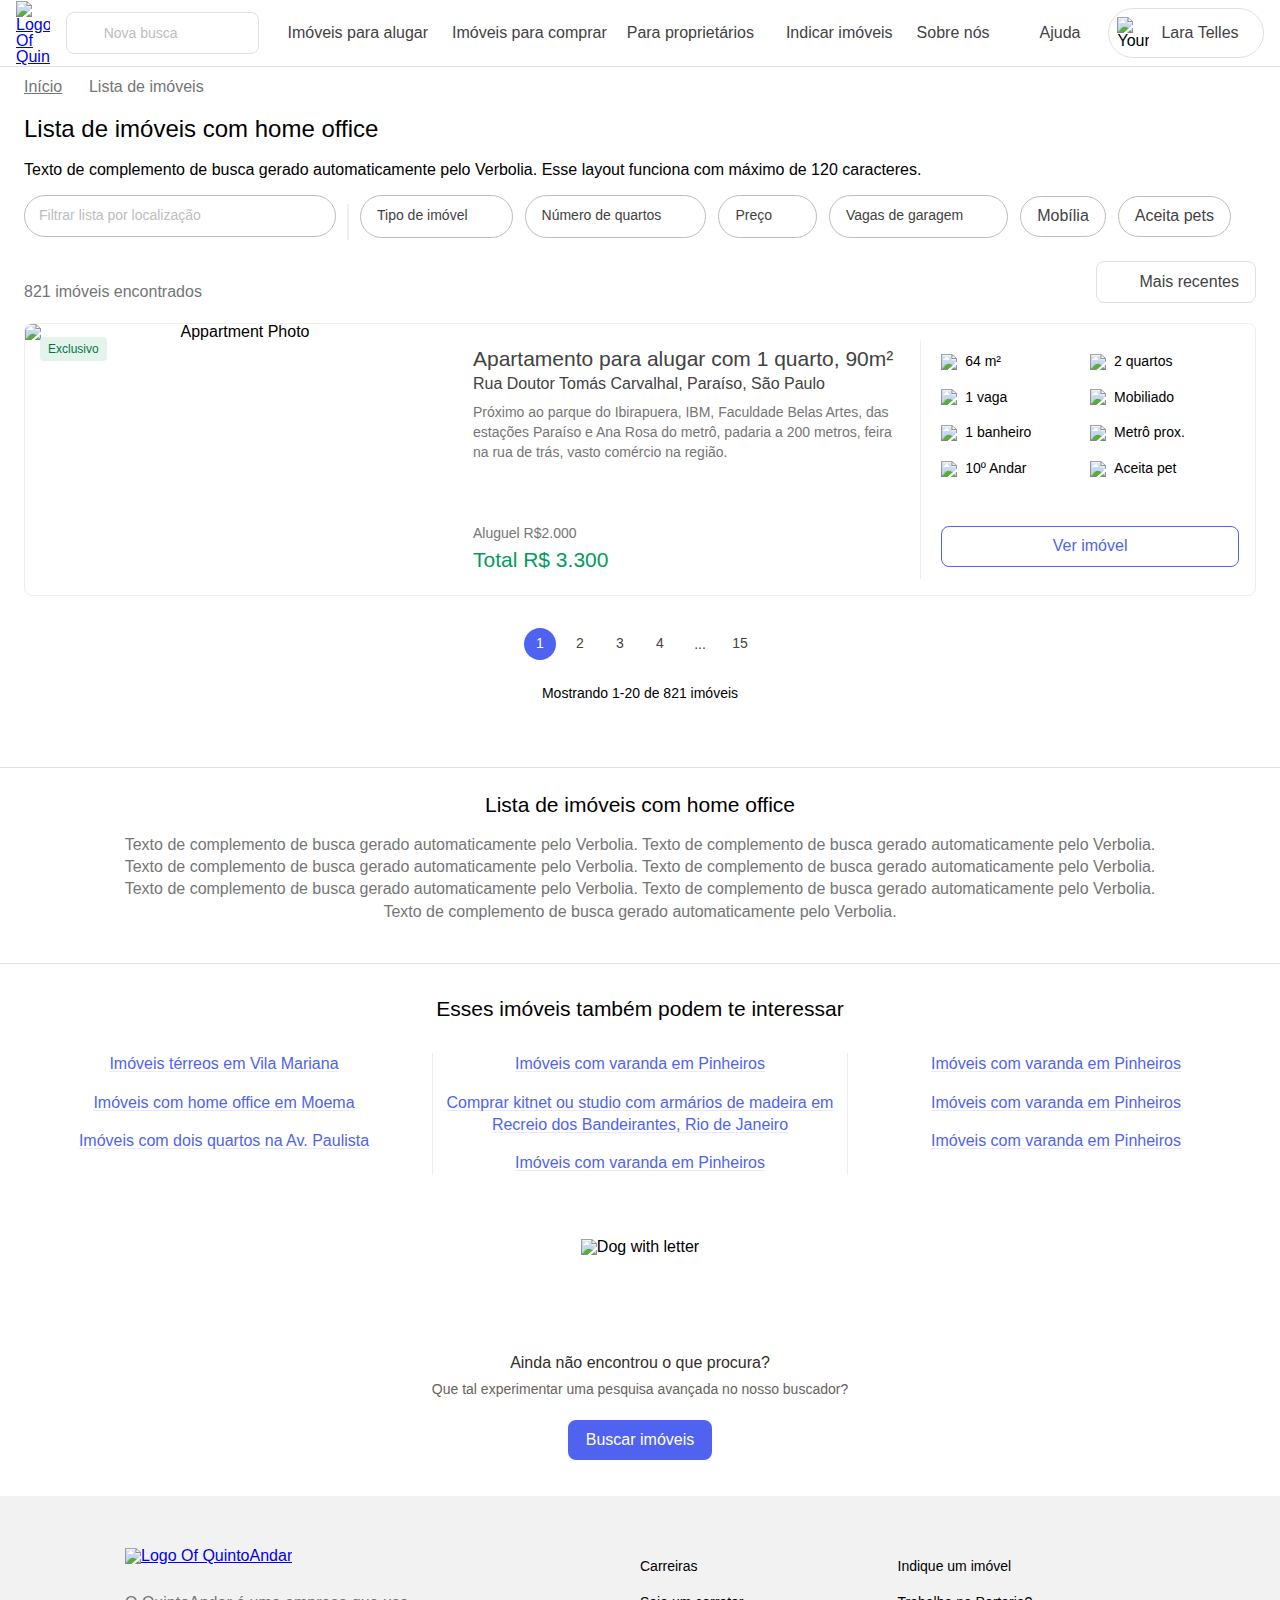
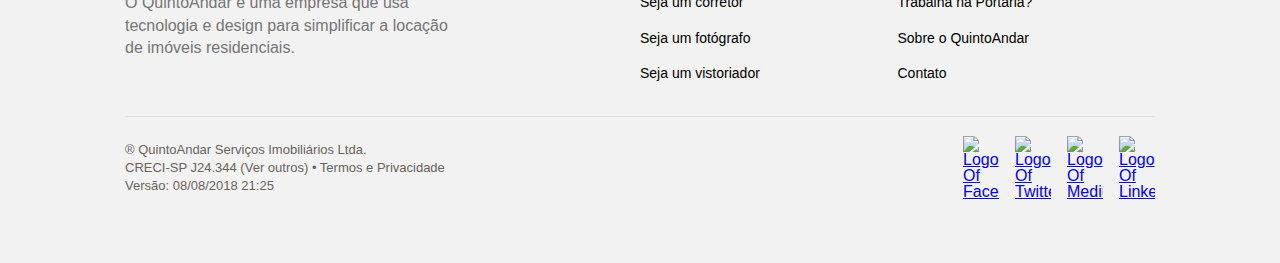
==== index.html @ 38ecfe52 "filters" ====
<!DOCTYPE html>
<html lang="en">
  <head>
    <meta charset="UTF-8" />
    <meta http-equiv="X-UA-Compatible" content="IE=edge" />
    <meta name="viewport" content="width=device-width, initial-scale=1.0" />
    <link
      rel="shortcut icon"
      href="img/favicon/favicon.ico"
      type="image/x-icon"
    />
    <title>QuintoAndar</title>

    <!-- Link Styles -->
    <link rel="stylesheet" href="css/main.css" />
  </head>
  <body>
    <div class="site-container">
      <!--===== Header =====-->
      <header class="header">
        <div class="container header-container">
          <div class="burger-wrapper">
            <button class="burger">
              <span class="burger__line"></span>
            </button>
          </div>
          <a href="#" class="header-logo">
            <img
              src="img/logo-icon.svg"
              alt="Logo Of QuintoAndar"
              class="logo__icon"
            />
            <img
              src="img/logo-text.svg"
              alt="Logo Of QuintoAndar"
              class="logo__text"
            />
          </a>
          <div class="header-navbar">
            <div class="header-search">
              <button class="search__btn btn-reset">
                <i class="icon-search"></i>
              </button>
              <input type="search" id="h-search" placeholder="Nova busca" />
              <button
                type="reset"
                class="btn-reset search__reset"
                title="Click me to clear the input field"
              >
                <i class="icon-close"></i>
              </button>
            </div>
            <ul class="nav">
              <li class="nav__item">
                <a href="#" class="nav__link">Imóveis para alugar</a>
              </li>
              <li class="nav__item">
                <a href="#" class="nav__link">Imóveis para comprar</a>
              </li>
              <li class="nav__item has-sub-menu">
                <a href="#" class="nav__link">Para proprietários</a>
                <i class="icon-arrow-down"></i>
                <ul class="sub-menu">
                  <li class="sub-menu__item">
                    <a href="#" class="sub-menu__link">Para proprietários1</a>
                  </li>
                  <li class="sub-menu__item">
                    <a href="#" class="sub-menu__link">Para proprietários2</a>
                  </li>
                  <li class="sub-menu__item">
                    <a href="#" class="sub-menu__link">Para proprietários3</a>
                  </li>
                  <li class="sub-menu__item">
                    <a href="#" class="sub-menu__link">Para proprietários4</a>
                  </li>
                </ul>
              </li>
              <li class="nav__item">
                <a href="#" class="nav__link">Indicar imóveis</a>
              </li>
              <li class="nav__item">
                <a href="#" class="nav__link">Sobre nós</a>
              </li>
            </ul>
            <a href="#" class="help__link">Ajuda</a>
            <div class="personal-container">
              <div class="personal__photo">
                <img src="img/avatar.svg" alt="Your Avatar" class="avatar" />
              </div>
              <div class="personal__name">Lara Telles</div>
              <button class="personal-dropdown__trigger btn-reset">
                <i class="icon-arrow-down"></i>
              </button>
            </div>
            <div class="burger-wrapper">
              <button class="burger">
                <span class="burger__line"></span>
              </button>
            </div>
          </div>
        </div>
      </header>
      <main class="main">
        <!--===== Estate Filter =====-->
        <section class="estate-filter">
          <div class="container estate-filter-container">
            <ul class="breadcrumbs-list">
              <li class="breadcrumbs__item">
                <a href="#" class="breadcrumbs__link">Início</a>
              </li>
              <li class="breadcrumbs__item">
                <i class="icon-arrow-right"></i>
              </li>
              <li class="breadcrumbs__item">Lista de imóveis</li>
            </ul>

            <h1 class="estate__title">Lista de imóveis com home office</h1>
            <p class="estate-filter__description">
              Texto de complemento de busca gerado automaticamente pelo
              Verbolia. Esse layout funciona com máximo de 120 caracteres.
            </p>
            <div class="estate-filter-wrapper">
              <div class="estate-search">
                <input
                  type="search"
                  id="e-search"
                  placeholder="Filtrar lista por localização"
                />
                <button class="estate-search__btn btn-reset">
                  <i class="icon-search"></i>
                </button>
              </div>
              <div class="vertical-line"></div>
              <div class="estate-filter-list">
                <div class="dropdown house-type">
                  <label class="dropdown-label">
                    <span class="default-value" data-title="Tipo de imóvel">Tipo de imóvel</span>
                    <button class="btn-reset">
                      <i class="icon-close"></i>
                    </button>
                  </label>
                  <div class="dropdown-list">
                    <div class="dropdown-item">
                      <input
                        type="checkbox"
                        name="Tipo de imóvel1"
                        id="input1"
                      />
                      <label for="input1" class="dropdown-option">
                        Apartamento
                      </label>
                    </div>
                    <div class="dropdown-item">
                      <input
                        type="checkbox"
                        name="Tipo de imóvel2"
                        id="input2"
                      />
                      <label for="input2" class="dropdown-option"> Casa </label>
                    </div>
                    <div class="dropdown-item">
                      <input
                        type="checkbox"
                        name="Tipo de imóvel3"
                        id="input3"
                      />
                      <label for="input3" class="dropdown-option">
                        Kitnet/Studio
                      </label>
                    </div>
                    <div class="dropdown-item">
                      <input
                        type="checkbox"
                        name="Tipo de imóvel4"
                        id="input4"
                      />
                      <label for="input4" class="dropdown-option">
                        Casa em condomínio
                      </label>
                    </div>
                    <div class="dropdown-buttons">
                      <button class="dropdown-clear">Limpar</button>
                      <button class="dropdown-apply">Aplicar</button>
                    </div>
                  </div>
                </div>
                <div class="dropdown bedrooms">
                  <label class="dropdown-label">
                    <span class="default-value" data-title="Número de quartos"
                      >Número de quartos</span
                    >
                    <button class="filter-reset btn-reset">
                      <i class="icon-close"></i>
                    </button>
                  </label>
                  <div class="dropdown-list">
                    <span class="dropdown__badge">Quartos</span>
                    <div class="dropdown-item">
                      <div class="radio-container">
                        <input type="radio" id="bedrooms-1" name="animal" />
                        <label for="bedrooms-1">1+</label>
                      </div>
                      <div class="radio-container">
                        <input type="radio" id="bedrooms-2" name="animal" />
                        <label for="bedrooms-2">2+</label>
                      </div>
                      <div class="radio-container">
                        <input type="radio" id="bedrooms-3" name="animal" />
                        <label for="bedrooms-3">3+</label>
                      </div>
                      <div class="radio-container">
                        <input type="radio" id="bedrooms-4" name="animal" />
                        <label for="bedrooms-4">4+</label>
                      </div>
                    </div>
                    <div class="dropdown-buttons">
                      <button class="dropdown-clear">Limpar</button>
                      <button class="dropdown-apply">Aplicar</button>
                    </div>
                  </div>
                </div>
                <div class="dropdown pricing">
                  <label class="dropdown-label">
                    <span class="default-value" data-title="Preço">Preço</span>
                    <button class="filter-reset btn-reset">
                      <i class="icon-close"></i>
                    </button>
                  </label>
                  <div class="dropdown-list">
                    <div class="dropdown-item">
                      <span class="dropdown__badge">Preço Mínimo </span>
                      <div class="input-box">
                        <input
                          type="number"
                          id="min-price"
                          placeholder="Sem mínimo"
                        />
                      </div>
                    </div>
                    <div class="dropdown-item">
                      <span class="dropdown__badge">Preço Máximo</span>
                      <div class="input-box">
                        <input
                          type="number"
                          id="max-price"
                          placeholder="Sem máximo"
                        />
                      </div>
                    </div>
                    <div class="dropdown-buttons">
                      <button class="dropdown-clear">Limpar</button>
                      <button class="dropdown-apply">Aplicar</button>
                    </div>
                  </div>
                </div>
                <div class="dropdown garage">
                  <label class="dropdown-label">
                    <span class="default-value" data-title="Vagas de garagem">Vagas de garagem</span>
                    <button class="filter-reset btn-reset">
                      <i class="icon-close"></i>
                    </button>
                  </label>
                  <div class="dropdown-list">
                    <span class="dropdown__badge">Vagas de garagem</span>
                    <div class="dropdown-item">
                      <div class="radio-container">
                        <input type="radio" id="garage-all" name="animal" />
                        <label for="garage-all">Sem vaga</label>
                      </div>
                      <div class="radio-container">
                        <input type="radio" id="garage-1" name="animal" />
                        <label for="garage-1">1+</label>
                      </div>
                      <div class="radio-container">
                        <input type="radio" id="garage-2" name="animal" />
                        <label for="garage-2">2+</label>
                      </div>
                      <div class="radio-container">
                        <input type="radio" id="garage-3" name="animal" />
                        <label for="garage-3">3+</label>
                      </div>
                    </div>
                    <div class="dropdown-buttons">
                      <button class="dropdown-clear">Limpar</button>
                      <button class="dropdown-apply">Aplicar</button>
                    </div>
                  </div>
                </div>
                <div class="checkbox-container">
                  <input type="checkbox" id="furniture" name="animal" />
                  <label for="furniture">Mobília</label>
                </div>
                <div class="checkbox-container">
                  <input type="checkbox" id="pets" name="animal" />
                  <label for="pets">Aceita pets</label>
                </div>
              </div>
            </div>
          </div>
        </section>

        <!--===== Estate Hero =====-->
        <section class="estate-hero">
          <div class="container estate-hero-container">
            <div class="estate-hero-info">
              <span class="result">821 imóveis encontrados</span>
              <div class="sort-dropdown">
                <div class="sort-dropdown__trigger">
                  <i class="icon-arrow-down"></i>
                  <span>Mais recentes</span>
                </div>
                <div class="sort-dropdown-list" style="display: none">
                  <a href="#" class="sort-dropdown__item">Mais recentes</a>
                  <a href="#" class="sort-dropdown__item">Melhores para você</a>
                  <a href="#" class="sort-dropdown__item">Menor preço</a>
                  <a href="#" class="sort-dropdown__item">Maior preço</a>
                </div>
              </div>
            </div>
            <div class="estate-hero-table">
              <div class="estate-hero-card">
                <div class="swiper-container estate-hero-card-slider">
                  <div class="swiper-wrapper">
                    <div class="swiper-slide">
                      <img src="img/preview.png" alt="Appartment Photo" />
                      <span class="slider__badge">Exclusivo</span>
                    </div>
                    <div class="swiper-slide">
                      <img src="img/preview.png" alt="Appartment Photo2" />
                      <span class="slider__badge">Exclusivo</span>
                    </div>
                    <div class="swiper-slide">
                      <img src="img/preview.png" alt="Appartment Photo3" />
                      <span class="slider__badge">Exclusivo</span>
                    </div>
                    <div class="swiper-slide">
                      <img src="img/preview.png" alt="Appartment Photo4" />
                      <span class="slider__badge">Exclusivo</span>
                    </div>
                    <div class="swiper-slide">
                      <img src="img/preview.png" alt="Appartment Photo5" />
                      <a href="#" class="slider__link"
                        >Ver detalhes do imóvel</a
                      >
                    </div>
                  </div>
                  <div class="swiper-button swiper-button-next"></div>
                  <div class="swiper-button swiper-button-prev"></div>
                  <div class="swiper-pagination"></div>
                </div>
                <div class="estate-hero-card-info">
                  <div class="estate-hero-card-text">
                    <h3 class="estate-hero-card__title">
                      Apartamento para alugar com 1 quarto, 90m²
                    </h3>
                    <p class="estate-hero-card__subtitle">
                      Rua Doutor Tomás Carvalhal, Paraíso, São Paulo
                    </p>
                    <p class="estate-hero-card__description">
                      Próximo ao parque do Ibirapuera, IBM, Faculdade Belas
                      Artes, das estações Paraíso e Ana Rosa do metrô, padaria a
                      200 metros, feira na rua de trás, vasto comércio na
                      região.
                    </p>
                  </div>
                  <div class="estate-hero-card-price">
                    <div class="estate-hero-card-price__rent">
                      Aluguel R$2.000
                    </div>
                    <div class="estate-hero-card-price__total">
                      Total R$ 3.300
                    </div>
                  </div>
                </div>
                <div class="estate-hero-card-properties">
                  <div class="estate-hero-card-properties__item">
                    <img
                      src="img/ruler.svg"
                      alt="Ruler icon"
                      class="estate-hero-card-properties__icon"
                    />
                    <span>64 m²</span>
                  </div>
                  <div class="estate-hero-card-properties__item">
                    <img
                      src="img/bed.svg"
                      alt="Bed icon"
                      class="estate-hero-card-properties__icon"
                    />
                    <span>2 quartos</span>
                  </div>
                  <div class="estate-hero-card-properties__item">
                    <img
                      src="img/garage.svg"
                      alt="Car icon"
                      class="estate-hero-card-properties__icon"
                    />
                    <span>1 vaga</span>
                  </div>
                  <div class="estate-hero-card-properties__item">
                    <img
                      src="img/couch.svg"
                      alt="Couch icon"
                      class="estate-hero-card-properties__icon"
                    />
                    <span>Mobiliado</span>
                  </div>
                  <div class="estate-hero-card-properties__item">
                    <img
                      src="img/shower.svg"
                      alt="Shower icon"
                      class="estate-hero-card-properties__icon"
                    />
                    <span>1 banheiro</span>
                  </div>
                  <div class="estate-hero-card-properties__item">
                    <img
                      src="img/subway.svg"
                      alt="Subway icon"
                      class="estate-hero-card-properties__icon"
                    />
                    <span>Metrô prox.</span>
                  </div>
                  <div class="estate-hero-card-properties__item">
                    <img
                      src="img/apartment.svg"
                      alt="Apartment icon"
                      class="estate-hero-card-properties__icon"
                    />
                    <span>10º Andar</span>
                  </div>
                  <div class="estate-hero-card-properties__item">
                    <img
                      src="img/pets.svg"
                      alt="Pets icon"
                      class="estate-hero-card-properties__icon"
                    />
                    <span>Aceita pet</span>
                  </div>
                  <button class="estate-hero-card__link btn-reset">
                    Ver imóvel
                  </button>
                </div>
              </div>
            </div>
            <div class="pagination-container">
              <div class="pagination">
                <a class="pagination-item prev disabled" href="#">
                  <i class="icon-arrow-down"></i>
                </a>
                <a class="pagination-item current" href="#">1</a>
                <a class="pagination-item" href="#">2</a>
                <a class="pagination-item" href="#">3</a>
                <a class="pagination-item" href="#">4</a>
                <span class="pagination-item dots" href="#">...</span>
                <a class="pagination-item" href="#">15</a>
                <a class="pagination-item next" href="#">
                  <i class="icon-arrow-down"></i>
                </a>
              </div>
              <span class="pagination-result"
                >Mostrando 1-20 de 821 imóveis</span
              >
            </div>
          </div>
        </section>
        <!--===== Estate Info =====-->
        <section class="estate-info">
          <div class="container estate-info-container">
            <h2 class="block__title">Lista de imóveis com home office</h2>
            <p>
              Texto de complemento de busca gerado automaticamente pelo
              Verbolia. Texto de complemento de busca gerado automaticamente
              pelo Verbolia. Texto de complemento de busca gerado
              automaticamente pelo Verbolia. Texto de complemento de busca
              gerado automaticamente pelo Verbolia. Texto de complemento de
              busca gerado automaticamente pelo Verbolia. Texto de complemento
              de busca gerado automaticamente pelo Verbolia. Texto de
              complemento de busca gerado automaticamente pelo Verbolia.
            </p>
          </div>
        </section>
        <!--===== Estate Properties =====-->
        <section class="estate-properties">
          <div class="container estate-properties-container">
            <h2 class="block__title">
              Esses imóveis também podem te interessar
            </h2>
            <ul class="estate-properties-list">
              <li class="estate-properties__item">
                <a href="#" class="estate-properties__link"
                  >Imóveis térreos em Vila Mariana</a
                >
              </li>
              <li class="estate-properties__item">
                <a href="#" class="estate-properties__link"
                  >Imóveis com home office em Moema</a
                >
              </li>
              <li class="estate-properties__item">
                <a href="#" class="estate-properties__link"
                  >Imóveis com dois quartos na Av. Paulista</a
                >
              </li>
            </ul>
            <ul class="estate-properties-list">
              <li class="estate-properties__item">
                <a href="#" class="estate-properties__link"
                  >Imóveis com varanda em Pinheiros</a
                >
              </li>
              <li class="estate-properties__item">
                <a href="#" class="estate-properties__link"
                  >Comprar kitnet ou studio com armários de madeira em Recreio
                  dos Bandeirantes, Rio de Janeiro</a
                >
              </li>
              <li class="estate-properties__item">
                <a href="#" class="estate-properties__link"
                  >Imóveis com varanda em Pinheiros</a
                >
              </li>
            </ul>
            <ul class="estate-properties-list">
              <li class="estate-properties__item">
                <a href="#" class="estate-properties__link"
                  >Imóveis com varanda em Pinheiros</a
                >
              </li>
              <li class="estate-properties__item">
                <a href="#" class="estate-properties__link"
                  >Imóveis com varanda em Pinheiros</a
                >
              </li>
              <li class="estate-properties__item">
                <a href="#" class="estate-properties__link"
                  >Imóveis com varanda em Pinheiros</a
                >
              </li>
            </ul>
            <div class="estate-properties-more">
              <div class="estate-properties-more__image">
                <img src="img/dog.svg" alt="Dog with letter" />
              </div>
              <span class="block__subtitle"
                >Ainda não encontrou o que procura?</span
              >
              <p>
                Que tal experimentar uma pesquisa avançada no nosso buscador?
              </p>
              <a href="#" class="estate-properties-more__link"
                >Buscar imóveis</a
              >
            </div>
          </div>
        </section>
      </main>
      <!--===== Footer =====-->
      <footer class="footer">
        <div class="container footer-container">
          <div class="footer-main">
            <div class="footer-desktop">
              <a href="#" class="footer__logo">
                <img
                  src="img/footer-logo.svg"
                  alt="Logo Of QuintoAndar"
                  class="logo-icon"
                />
              </a>
              <p>
                O QuintoAndar é uma empresa que usa tecnologia e design para
                simplificar a locação de imóveis residenciais.
              </p>
            </div>
            <div class="footer-list">
              <a href="#" class="footer__link">Carreiras</a>
              <a href="#" class="footer__link">Seja um corretor</a>
              <a href="#" class="footer__link">Seja um fotógrafo</a>
              <a href="#" class="footer__link">Seja um vistoriador</a>
            </div>
            <div class="footer-list">
              <a href="#" class="footer__link">Indique um imóvel</a>
              <a href="#" class="footer__link">Trabalha na Portaria?</a>
              <a href="#" class="footer__link">Sobre o QuintoAndar</a>
              <a href="#" class="footer__link">Contato</a>
            </div>
          </div>
          <div class="footer-line"></div>
          <div class="footer-copyright">
            <p>
              ® QuintoAndar Serviços Imobiliários Ltda. <br />CRECI-SP J24.344
              (Ver outros) • Termos e Privacidade <br />Versão: 08/08/2018 21:25
            </p>
            <div class="footer-social-list">
              <a href="#" class="footer-social__link">
                <img
                  src="img/facebook-logo.svg"
                  alt="Logo Of Facebook"
                  class="social-icon"
                />
              </a>
              <a href="#" class="footer-social__link">
                <img
                  src="img/twitter-logo.svg"
                  alt="Logo Of Twitter"
                  class="social-icon"
                />
              </a>
              <a href="#" class="footer-social__link">
                <img
                  src="img/medium-logo.svg"
                  alt="Logo Of Medium"
                  class="social-icon"
                />
              </a>
              <a href="#" class="footer-social__link">
                <img
                  src="img/linkedin-logo.svg"
                  alt="Logo Of LinkedIn"
                  class="social-icon"
                />
              </a>
            </div>
          </div>
        </div>
      </footer>
    </div>
    <!-- Link Scripts -->
    <script src="js/vendor.js"></script>
    <script src="js/main.js"></script>
  </body>
</html>
---- css/main.css ----
@font-face {
  font-family: "Roboto";
  src: url("../fonts/../fonts/Roboto-Regular.woff2") format("woff2"),
    url("../fonts/../fonts/Roboto-Regular.woff") format("woff");
  font-weight: 400;
  font-display: swap;
  font-style: normal;
}

@font-face {
  font-family: "icomoon";
  src: url("../fonts/icomoon.eot?55og1");
  src: url("../fonts/icomoon.eot?55og1#iefix") format("embedded-opentype"),
    url("../fonts/icomoon.ttf?55og1") format("truetype"),
    url("../fonts/icomoon.woff?55og1") format("woff"),
    url("../fonts/icomoon.svg?55og1#icomoon") format("svg");
  font-weight: normal;
  font-style: normal;
  font-display: block;
}

[class^="icon-"],
[class*=" icon-"] {
  /* use !important to prevent issues with browser extensions that change fonts */
  font-family: "icomoon" !important;
  speak: never;
  font-style: normal;
  font-weight: normal;
  font-variant: normal;
  text-transform: none;
  line-height: 1;
  /* Better Font Rendering =========== */
  -webkit-font-smoothing: antialiased;
  -moz-osx-font-smoothing: grayscale;
}
.icon-checkbox:before {
  content: "\e903";
  color: #fff;
}

.icon-arrow-right:before {
  content: "\e904";
}

.icon-arrow-down:before {
  content: "\e900";
}

.icon-close:before {
  content: "\e901";
  color: #fff;
}

.icon-search:before {
  content: "\e902";
}

.container {
  max-width: 1200px;
  margin: auto;
  padding: 0 15px;
}
@media (max-width: 1400px) {
  .container {
    max-width: 1120px;
  }
}



html,
body,
div,
span,
applet,
object,
iframe,
h1,
h2,
h3,
h4,
h5,
h6,
p,
blockquote,
pre,
a,
abbr,
acronym,
address,
big,
cite,
code,
del,
dfn,
em,
img,
ins,
kbd,
q,
s,
samp,
small,
strike,
strong,
sub,
sup,
tt,
var,
b,
u,
i,
center,
dl,
dt,
dd,
ol,
ul,
li,
fieldset,
form,
label,
legend,
table,
caption,
tbody,
tfoot,
thead,
tr,
th,
td,
article,
aside,
canvas,
details,
embed,
figure,
figcaption,
footer,
header,
hgroup,
menu,
nav,
output,
ruby,
section,
summary,
time,
mark,
audio,
video {
  margin: 0;
  padding: 0;
  border: 0;
  font-size: 100%;
  font: inherit;
  vertical-align: baseline;
}

/* HTML5 display-role reset for older browsers */
article,
aside,
details,
figcaption,
figure,
footer,
header,
hgroup,
menu,
nav,
section {
  display: block;
}
body {
  line-height: 1;
}
ol,
ul {
  list-style: none;
}
html {
  box-sizing: border-box;
}
*,
*::before,
*::after {
  box-sizing: border-box;
}
body {
  margin: 0;
  font-family: "ask", sans-serif;
  background-color: white;
}
img {
  max-width: 100%;
}
button {
  margin: 0;
  padding: 0;
  border: 0;
  background: none;
  font-family: inherit;
}
textarea input::-moz-placeholder {
  font-family: inherit;
}
textarea input:-ms-input-placeholder {
  font-family: inherit;
}
input,
button,
textarea input::placeholder {
  font-family: inherit;
}
ul {
  list-style: none;
  padding: 0;
}
input::-webkit-search-decoration,
input::-webkit-search-cancel-button,
input::-webkit-search-results-button,
input::-webkit-search-results-decoration {
  -webkit-appearance: none;
}
.site-container {
  margin: 0 auto;
  overflow: hidden;
}
.swiper-container {
  margin-left: auto;
  margin-right: auto;
  position: relative;
  overflow: hidden;
  list-style: none;
  padding: 0;
  /* Fix of Webkit flickering */
  z-index: 1;
}
.swiper-container-vertical > .swiper-wrapper {
  flex-direction: column;
}
.swiper-wrapper {
  position: relative;
  width: 100%;
  height: 100%;
  z-index: 1;
  display: flex;
  transition-property: transform;
  box-sizing: content-box;
}
.swiper-slide {
  flex-shrink: 0;
  width: 100%;
  height: 100%;
  position: relative;
  transition-property: transform;
}
.swiper-pagination {
  position: absolute;
  text-align: center;
  transition: 300ms opacity;
  transform: translate3d(0, 0, 0);
  z-index: 10;
}
.swiper-pagination.swiper-pagination-hidden {
  opacity: 0;
}
/* Common Styles */
.swiper-pagination-fraction,
.swiper-pagination-custom,
.swiper-container-horizontal > .swiper-pagination-bullets {
  bottom: 10px;
  left: 0;
  width: 100%;
}
.swiper-pagination-bullet {
  width: 7px;
  height: 7px;
  display: inline-block;
  border-radius: 50%;
  background: #ffffff;
  opacity: 0.5;
  margin: 0 4px;
}
.swiper-pagination-clickable .swiper-pagination-bullet {
  cursor: pointer;
}
.swiper-pagination-bullet-active {
  opacity: 1;
  width: 9px;
  height: 9px;
}
.swiper-container {
  width: 100%;
}
.swiper-slide {
  position: relative;
  width: 100%;
  max-width: 100%;
  text-align: center;
  display: flex;
  justify-content: center;
  align-items: center;
}
.swiper-slide img {
  display: block;
  width: 100%;
  height: 100%;
  -o-object-fit: cover;
  object-fit: cover;
}
.swiper-button {
  position: absolute;
  height: 100%;
  width: 56px;
  background: rgba(66, 66, 66, 0.6);
  top: 0;
  z-index: 3;
  display: flex;
  align-items: center;
  justify-content: center;
  cursor: pointer;
  transition: all 0.3s ease-in-out;
  opacity: 0;
  visibility: hidden;
}
.swiper-button:before {
  font-family: "icomoon";
  content: "\e900";
  color: #ffffff;
  font-size: 32px;
}

.swiper-button-prev {
  left: 0;
}
.swiper-button-prev:before {
  transform: rotate(90deg);
}

.swiper-button-next {
  right: 0;
}
.swiper-button-next:before {
  transform: rotate(-90deg);
}
.swiper-button-disabled {
  display: none;
}
.slider__badge {
  position: absolute;
  top: 13px;
  left: 15px;
  z-index: 6;
  pointer-events: none;
  background-color: #e4f4ec;
  border-radius: 4px;
  padding: 3px 8px;
  color: #007844;
  font-size: 12px;
  font-weight: 500;
  line-height: 1.5;
}
.slider__link {
  position: absolute;
  z-index: 2;
  top: 50%;
  left: 50%;
  transform: translate(-50%, -50%);
  color: white;
  font-size: 16px;
  font-weight: 500;
  line-height: 1.4;
  padding: 12px 16px;
  text-decoration: none;
  border: 1px solid white;
  border-radius: 8px;
}

.swiper-wrapper .swiper-slide:last-child:before {
  content: "";
  position: absolute;
  z-index: 1;
  background: #424242;
  opacity: 0.8;
  left: 0;
  top: 0;
  width: 100%;
  height: 100%;
}

.is-hidden {
  display: none !important;
}

.is-visible {
  display: block;
}

.lock {
  overflow: hidden;
}

.btn-reset {
  border: none;
  background: transparent;
  cursor: pointer;
  padding: 0;
}

.container {
  max-width: 1366px;
  margin: 0 auto;
  padding: 0 24px;
}

.block__title {
  color: black;
  font-size: 21px;
  line-height: 1.2;
  text-align: center;
}

.block__subtitle {
  color: #342d28;
  font-size: 16px;
  font-weight: 500;
  line-height: 1.2;
}

.header {
  position: fixed;
  top: 0;
  left: 0;
  width: 100%;
  border-bottom: 1px solid #e0e0e0;
  background-color: white;
  z-index: 51;
}
.header-navbar {
  display: flex;
  align-items: center;
  justify-content: space-between;
}
.header-logo {
  display: flex;
  align-items: center;
  margin-right: 16px;
  min-width: 34px;
  min-height: 22px;
  max-width: 34px;
  max-height: 22px;
}
.header-container {
  position: relative;
  display: flex;
  align-items: center;
  justify-content: space-between;
  padding: 8px 16px;
}
.header-search {
  position: relative;
  display: flex;
  align-items: center;
  max-width: 248px;
  width: 100%;
  padding: 8px 36px 8px 8px;
  border: 1px solid #e0e0e0;
  border-radius: 8px;
  margin-right: 16px;
}
.header-search .icon-search {
  font-size: 24px;
  color: #757575;
}
.header-search .icon-close {
  font-size: 24px;
}
.header-search .search__reset {
  position: absolute;
  top: 50%;
  right: 12px;
  transform: translateY(-50%);
  display: flex;
  align-items: center;
  justify-content: center;
  border-radius: 100%;
  opacity: 0;
  visibility: hidden;
  transition: all 0.3s ease-in-out;
}
.header-search .search__reset i {
  font-size: 24px;
}
.header-search .search__reset i::before {
  color: #757575;
}

#h-search {
  color: #757575;
  font-size: 16px;
  font-weight: 400;
  outline: none;
  border: none;
  background: transparent;
  margin-left: 8px;
  min-width: 100px;
  width: 100%;
}
#h-search::-moz-placeholder {
  color: #bdbdbd;
  font-size: 14px;
  font-weight: 400;
}
#h-search:-ms-input-placeholder {
  color: #bdbdbd;
  font-size: 14px;
  font-weight: 400;
}
#h-search::placeholder {
  color: #bdbdbd;
  font-size: 14px;
  font-weight: 400;
}
#h-search::-webkit-search-decoration,
#h-search::-webkit-search-cancel-button,
#h-search::-webkit-search-results-button,
#h-search::-webkit-search-results-decoration {
  -webkit-appearance: none;
}

.header-search .search__reset.active {
  opacity: 1;
  visibility: visible;
}

.nav {
  display: flex;
  align-items: center;
}
.nav__item {
  display: flex;
  padding: 0 12px;
}
.nav__link, .help__link {
  color: #424242;
  font-size: 16px;
  font-weight: 400;
  line-height: 1.2;
  white-space: nowrap;
  border-bottom: 1px solid transparent;
  transition: all .3s ease-in-out;
  text-decoration: none;
}
.nav__link:hover, .help__link:hover {
  border-color: #424242;
}
.sub-menu {
  position: absolute;
  left: 8px;
  top:  100%;
  background: #FFFFFF;
  box-shadow: 0px 0px 7.5px -1px rgba(0, 0, 0, 0.15), 0px 10px 12.5px -5px rgba(0, 0, 0, 0.15);
  border-radius: 8px;
  padding: 8px 0;
  width: fit-content;
  transform: translate(0, -5px);
  opacity: 0;
  visibility: hidden;
  transition: all .3s ease-in-out;
  pointer-events: none;
}
.sub-menu__link {
  padding: 10px 20px;
  white-space: nowrap;
  color: #424242;
  font-size: 16px;
  display: block;
  line-height: 1.4;
  text-decoration: none;
  transition: all .3s ease-in-out;
}
.sub-menu__link:hover {
  background-color: #efefef;
}
.has-sub-menu {
  display: flex;
  align-items: center;
  justify-content: space-between;
  position: relative;
  padding: 8px 20px 8px 8px;
}
.has-sub-menu:hover .sub-menu {
  opacity: 1;
  visibility: visible;
  transform: translate(0,0);
  pointer-events: all;
}
.has-sub-menu:hover i {
  transform: rotate(-180deg);
}
.has-sub-menu i {
  position: absolute;
  right: 0;
  transition: all .3s ease-in-out;
}
.nav-dropdown__btn .nav__link {
  padding: 0;
}
.nav-dropdown__btn .icon-arrow-down {
  font-size: 16px;
  cursor: pointer;
  margin-left: 4px;
}
.nav-dropdown__btn .icon-arrow-down::before {
  color: #757575;
}

.help__link {
  margin: 0 28px 0 38px;
}

.personal-container {
  display: flex;
  align-items: center;
  justify-content: space-between;
  padding: 8px;
  border: 1px solid #e0e0e0;
  border-radius: 1000px;
  cursor: pointer;
}

.personal__photo {
  width: 32px;
  height: 32px;
  overflow: hidden;
}
.personal__photo img {
  width: 100%;
  height: 100%;
}

.personal__name {
  color: #424242;
  font-size: 16px;
  font-weight: 400;
  line-height: 1.2;
  margin-left: 12px;
  margin-right: 4px;
  white-space: nowrap;
}

.personal-dropdown__trigger {
  display: flex;
  align-items: center;
  justify-content: center;
}
.personal-dropdown__trigger .icon-arrow-down {
  font-size: 16px;
  color: #757575;
}

.logo__text {
  display: none;
}

.burger-wrapper {
  display: none;
}
.burger {
  display: none;
  position: relative;
  border: none;
  padding: 0;
  width: 18px;
  height: 10px;
  color: #757575;
  background-color: transparent;
  cursor: pointer;
}
.burger::before,
.burger::after {
  content: "";
  position: absolute;
  height: 2px;
  background-color: currentColor;
  transition: transform 0.3s ease-in-out, top 0.3s ease-in-out;
}
.burger::before {
  width: 100%;
  left: 0;
  top: 0;
  transform: translate(0, 0);
}
.burger::after {
  width: 100%;
  left: 0;
  bottom: 0;
  transform: translate(0, 0);
}
.burger__line {
  position: absolute;
  left: 0;
  top: 50%;
  width: 100%;
  height: 2px;
  background-color: currentColor;
  transform: translate(0, -50%);
  transition: transform 0.3s ease-in-out;
}
.burger--active::before {
  top: 50%;
  transform: rotate(45deg);
  transition: transform 0.3s ease-in-out, 0.3s ease-in-out;
}
.burger--active::after {
  top: 50%;
  transform: rotate(-45deg);
  transition: transform 0.3s ease-in-out, top 0.3s ease-in-out;
}
.burger--active .burger__line {
  transform: scale(0);
  transition: transform 0.3s ease-in-out;
}
.burger-wrapper {
  padding: 7px;
  cursor: pointer;
}

@media screen and (max-width: 1260px) {
  .nav__link {
    font-size: 14px;
    padding: 8px 8px;
  }
  .nav-dropdown__btn {
    padding: 8px 8px;
  }
  .help-link {
    font-size: 14px;
    padding: 8px 8px;
  }
}

@media screen and (max-width: 1200px) {
  .burger {
    display: block;
  }
  .logo__text {
    display: block;
    margin-left: 10px;
  }
  .header-container {
    padding: 16px 24px 16px 17px;
  }
  .header-navbar {
    z-index: 99;
    position: fixed;
    top: 0;
    left: 0;
    width: 100%;
    height: 100%;
    background-color: white;
    flex-direction: column;
    justify-content: flex-start;
    align-items: flex-start;
    padding: 16px;
    overflow: auto;
    transform: translateX(-150vw);
    transition: all 0.3s ease-in-out;
  }
  .header-navbar .burger-wrapper {
    position: absolute;
    right: 16px;
    top: 16px;
  }
  .header-navbar_active {
    transform: translateX(0);
  }
  .header-logo {
    min-width: 165px;
    min-height: 24px;
    margin: 0 auto;
  }
  .header-search {
    margin-bottom: 16px;
  }
  .help-link {
    margin: 0;
    font-size: 16px;
  }
  .nav {
    flex-direction: column;
    align-items: flex-start;
  }
  .nav__link {
    font-size: 16px;
    margin-bottom: 16px;
  }
  .nav-dropdown__btn {
    margin-bottom: 16px;
  }
  .nav-dropdown__btn .nav__link {
    margin: 0;
  }
  .personal-container {
    margin: 16px 0;
  }
}

.footer {
  background-color: #f3f2f2;
  font-family: "Roboto", sans-serif;
}
.footer-container {
  max-width: 1078px;
  padding: 48px 24px 68px;
}
.footer__logo {
  display: flex;
  align-items: center;
  justify-content: flex-start;
  min-height: 24px;
  margin-bottom: 24px;
}
.footer-line {
  width: 100%;
  height: 1px;
  background-color: rgba(217, 214, 211, 0.7);
  margin-top: 32px;
  margin-bottom: 24px;
}
.footer-main {
  display: flex;
  flex-wrap: wrap;
}
.footer-desktop {
  width: 50%;
}
.footer-desktop p {
  color: #757575;
  font-size: 16px;
  font-weight: 400;
  line-height: 1.4;
  max-width: 328px;
}
.footer-list {
  margin-top: 13px;
  width: 25%;
  display: flex;
  flex-direction: column;
  align-items: flex-start;
}
.footer__link {
  color: black;
  font-size: 14px;
  font-weight: 400;
  line-height: 1.4;
  text-decoration: none;
}
.footer__link:not(:last-child) {
  margin-bottom: 16px;
}
.footer__link:hover {
  text-decoration: underline;
}
.footer-copyright {
  display: flex;
  align-items: center;
  justify-content: space-between;
}
.footer-copyright p {
  color: #69625c;
  font-size: 13px;
  font-weight: 400;
  line-height: 1.4;
}
.footer-social-list {
  display: flex;
  align-items: center;
}
.footer-social__link {
  display: flex;
  align-items: center;
  justify-content: center;
  max-width: 36px;
  max-height: 36px;
}
.footer-social__link img {
  width: 100%;
  height: 100%;
}
.footer-social__link:not(:last-child) {
  margin-right: 16px;
}

@media screen and (max-width: 767px) {
  .footer-container {
    padding: 32px 24px 40px;
  }
  .footer-desktop {
    display: none;
  }
  .footer-list {
    width: 100%;
    margin: 0;
  }
  .footer-list:not(:last-child) {
    margin-bottom: 24px;
    padding-bottom: 32px;
    border-bottom: 1px solid rgba(217, 214, 211, 0.7);
  }
  .footer-copyright {
    flex-direction: column-reverse;
  }
  .footer-copyright p {
    font-size: 12px;
  }
  .footer-social-list {
    margin-bottom: 16px;
  }
}

.breadcrumbs-list {
  display: flex;
  align-items: center;
  justify-content: flex-start;
  margin-bottom: 16px;
}

.breadcrumbs__item {
  display: flex;
  align-items: center;
  justify-content: center;
  color: #757575;
  font-size: 16px;
  font-weight: 400;
  line-height: 1.2;
  text-decoration: none; 
}
.breadcrumbs__item .icon-arrow-right {
  font-size: 24px;
  margin: 0 4px;
}
.breadcrumbs__item .icon-arrow-right::before {
  color: #424242;
}

.breadcrumbs__link {
  color: #757575;
}

.estate-filter {
  position: fixed;
  top: 67px;
  width: 100%;
  padding: 8px 0;
  background-color: white;
  z-index: 50;
}
.estate-filter__description {
  color: black;
  font-size: 16px;
  font-weight: 400;
  line-height: 1.2;
  white-space: nowrap;
  overflow: hidden;
  text-overflow: ellipsis;
  max-width: 120ch;
}

.estate__title {
  color: black;
  font-size: 24px;
  font-weight: 500;
  line-height: 1.2;
  margin-bottom: 16px;
}

.estate-search {
  display: flex;
  align-items: center;
  justify-content: space-between;
  width: -webkit-fit-content;
  width: -moz-fit-content;
  width: fit-content;
  padding: 8px 12px;
  border: 1px solid #bdbdbd;
  border-radius: 100px;
  width: 312px;
  min-width: 312px;
}
.estate-search__btn .icon-search {
  font-size: 24px;
  color: #757575;
}

#e-search {
  border: none;
  outline: none;
  background: transparent;
  width: 100%;
}
#e-search::-moz-placeholder {
  color: #bdbdbd;
  font-size: 14px;
  font-weight: 400;
  line-height: 1;
}
#e-search:-ms-input-placeholder {
  color: #bdbdbd;
  font-size: 14px;
  font-weight: 400;
  line-height: 1;
}
#e-search::placeholder {
  color: #bdbdbd;
  font-size: 14px;
  font-weight: 400;
  line-height: 1;
}

.estate-filter-wrapper {
  position: relative;
  display: flex;
  align-items: flex-start;
  justify-content: flex-start;
  white-space: nowrap;
  padding-top: 16px;
}
.estate-filter-wrapper .vertical-line {
  position: relative;
  align-self: center;
  margin: 0 12px;
}
.estate-filter-wrapper .vertical-line::after {
  content: "";
  position: absolute;
  top: 50%;
  left: 50%;
  width: 1px;
  height: 36px;
  transform: translate(-50%, -50%);
  background-color: #e0e0e0;
}

.estate-filter-list {
  display: flex;
  flex-wrap: wrap;
  align-items: center;
  justify-content: flex-start;
  height: -webkit-fit-content;
  height: -moz-fit-content;
  height: fit-content;
}
.estate-filter-list .checkbox-container {
  margin: 0 12px 12px 0;
}

.estate-filter-item {
  position: relative;
}
.estate-filter-item:not(:last-child) {
  margin-right: 12px;
}

.dropdown .btn-reset {
  z-index: 99999;
  display: none;
  margin-right: 12px;
}
.dropdown .btn-reset .icon-close {
  font-size: 24px;
}

.dropdown {
  position: relative;
  font-size: 14px;
  color: #333;
  margin: 0 12px 12px 0;
}
.dropdown.on .dropdown-label {
  background-color: #e9e9fd;
  border-color: #5063f0;
}
.dropdown.on .dropdown-label:active {
  background-color: #e9e9fd;
  border-color: #5063f0;
}
.dropdown.on .dropdown-label:active::before {
  opacity: 0;
  visibility: hidden;
}
.dropdown.on .dropdown-label:hover {
  background-color: #e9e9fd;
  border-color: #5063f0;
}
.dropdown.on .dropdown-label.multiple-selected,
.dropdown.on .dropdown-label.one-selected {
  background-color: #5063f0;
  border-color: #5063f0;
}
.dropdown.on .dropdown-list {
  transform: scale(1, 1);
  transition-delay: 0s;
}
.dropdown.on .dropdown-list .dropdown-option {
  opacity: 1;
  transition-delay: 0.2s;
}


.dropdown-list {
  z-index: 20;
  min-height: 128px;
  min-width: 360px;
  background: white;
  position: absolute;
  top: 50px;
  left: 0;
  padding: 24px 16px;
  box-shadow: 0px 0px 7.5px -1px rgba(0, 0, 0, 0.15),
    0px 10px 12.5px -5px rgba(0, 0, 0, 0.15);
  border-radius: 8px;
  transform-origin: 50% 0;
  transform: scale(1, 0);
  transition: transform 0.15s ease-in-out 0.15s;
}
.dropdown-item {
  position: relative;
  display: flex;
  align-items: center;
  justify-content: flex-start;
  padding-left: 8px;
}
.dropdown-item:not(:first-child) {
  margin-top: 24px;
}
.dropdown__badge {
  color: #424242;
  font-size: 16px;
  font-weight: 500;
  line-height: 1.4;
  margin-left: 8px;
}
.dropdown-buttons {
  margin-top: 24px;
  display: flex;
  align-items: center;
  justify-content: space-between;
}
.dropdown-buttons button {
  font-size: 16px;
  font-weight: 500;
  line-height: 1.4;
  padding: 8px 16px;
  border-radius: 8px;
}
.dropdown-clear {
  color: #5063f0;
  cursor: pointer;
}
.dropdown-apply {
  color: white;
  background-color: #5063f0;
  cursor: pointer;
}
.dropdown-option {
  color: #424242;
  font-size: 16px;
  font-weight: 400;
  line-height: 1.2;
  display: block;
  padding: 0 12px;
  cursor: pointer;
  transition: opacity 0.15s ease-in-out;
  position: relative;
  display: flex;
  align-items: center;
  user-select: none;
  cursor: pointer;
  padding-left: 30px;
  margin-top: 2px;
}
.dropdown-option::after {
  content: "";
  position: absolute;
  left: 0;
  top: 50%;
  transform: translateY(-50%);
  display: inline-block;
  width: 18px;
  height: 18px;
  flex-shrink: 0;
  flex-grow: 0;
  border: 2px solid #757575;
  border-radius: 2px;
  margin-right: 12px;
  transition: all 0.3s ease-in-out;
}
.dropdown-option::before {
  font-family: "icomoon";
  font-size: 16px;
  content: "\e903";
  color: white;
  position: absolute;
  left: 1px;
  top: 50%;
  width: 18px;
  height: 18px;
  transform: translateY(-50%);
  opacity: 0;
  visibility: hidden;
}
.dropdown-label {
  display: flex;
  align-items: center;
  justify-content: space-between;
  background-color: transparent;
  border: 1px solid #bdbdbd;
  border-radius: 100px;
  line-height: 1;
  cursor: pointer;
  transition: all 0.3s ease-in-out;
}
.dropdown-label.default span:before {
  display: block;
}
.dropdown-label.default:after {
  display: block;
}
.dropdown-label.default button {
  display: none;
}

.pricing.has-value .dropdown-label span:before {
  display: none;
}
.dropdown-label.one-selected {
  background-color: #5063f0;
  border-color: #5063f0;
}
.dropdown-label.one-selected:after {
  display: none;
}
.dropdown-label.one-selected span {
  padding-right: 8px;
  color: white;
}
.dropdown-label.one-selected button {
  display: block;
}
.dropdown-label.one-selected:hover {
  background-color: #5063f0;
  border-color: #5063f0;
}
.dropdown-label.multiple-selected {
  background-color: #5063f0;
  border-color: #5063f0;
}
.dropdown-label.multiple-selected:after {
  display: none;
}
.dropdown-label.multiple-selected span {
  color: white;
  padding-right: 8px;
}
.dropdown-label.multiple-selected span:before {
  display: block;
}
.dropdown-label.multiple-selected button {
  display: block;
}
.dropdown-label.multiple-selected:hover {
  background-color: #5063f0;
  border-color: #5063f0;
}
.dropdown-label span {
  width: 100%;
  height: 100%;
  display: flex;
  color: #424242;
  font-size: 14px;
  font-weight: 400;
  line-height: 1.4;
  padding: 10px 44px 11px 16px;
}
.dropdown-label span:before {
  content: attr(data-title);
  display: none;
}
.dropdown-label:after {
  font-family: "icomoon";
  content: "\e900";
  color: #424242;
  font-size: 24px;
  position: absolute;
  right: 12px;
  top: 50%;
  pointer-events: none;
  transform: translate(0, -50%);
}
.dropdown-label::before {
  content: "";
  position: absolute;
  top: -3px;
  left: -3px;
  width: calc(100% + 6px);
  height: calc(100% + 6px);
  border: 1px solid #5063f0;
  border-radius: 100px;
  opacity: 0;
  visibility: hidden;
  transition: all 0.3s ease-in-out;
}
.dropdown-label:hover {
  background-color: #e0e0e0;
  border-color: #bdbdbd;
}
.dropdown-label:active {
  border-color: #bdbdbd;
  background-color: transparent;
}
.dropdown-label:active::before {
  visibility: visible;
  opacity: 1;
}
.dropdown-label_active {
  background-color: #e9e9fd;
  border-color: #5063f0;
}
.dropdown-label_active:active {
  background-color: #e9e9fd;
  border-color: #5063f0;
}
.dropdown-label_active:active::before {
  opacity: 0;
  visibility: hidden;
}
.dropdown-label_active:hover {
  background-color: #e9e9fd;
  border-color: #5063f0;
}
.dropdown-label_selected {
  background-color: #5063f0;
}
.dropdown-label_selected .icon-close {
  display: block;
}
.dropdown [type="checkbox"] {
  position: absolute;
  width: -webkit-fit-content;
  width: -moz-fit-content;
  width: fit-content;
  margin: 0;
  opacity: 0;
  z-index: -1;
}
.dropdown [type="checkbox"]:checked ~ .dropdown-option::after {
  border-color: #5063f0;
  background-color: #5063f0;
}
.dropdown [type="checkbox"]:checked ~ .dropdown-option::before {
  opacity: 1;
  visibility: visible;
  z-index: 1;
}
.radio-container, .checkbox-container {
  margin: 0;
}
.radio-container input[type="radio"], .checkbox-container input[type="checkbox"] {
  display: none;
}
.radio-container label, .checkbox-container label {
  color: #424242;
  font-size: 16px;
  font-weight: 400;
  line-height: 1.3;
  display: block;
  padding: 9px 16px;
  width: -webkit-fit-content;
  width: -moz-fit-content;
  width: fit-content;
  background-color: transparent;
  border: 1px solid #bdbdbd;
  border-radius: 100px;
  cursor: pointer;
  transition: all .3s ease-in-out;
}
.radio-container input[type="radio"]:checked + label {
  background-color: #e9e9fd;
  color: #1f3bdf;
  border-color: #5063f0;
}
.checkbox-container input[type="checkbox"]:checked + label {
  background-color: #5063F0;
  color: #ffffff;
  border-color: #5063F0;
}
.radio-container:not(:last-child) {
  margin-right: 10px;
}

.bedrooms .dropdown-item {
  margin-top: 20px;
}

.garage .dropdown-list {
  flex-direction: column;
}

.pricing .dropdown-list {
  display: flex;
  align-items: center;
  justify-content: space-between;
  flex-wrap: wrap;
}

.pricing .dropdown__badge {
  margin: 0;
}

.pricing .dropdown-item {
  max-width: 148px;
  display: flex;
  flex-direction: column;
  align-items: flex-start;
  margin: 0;
}
.pricing .dropdown-item:nth-child(2) {
  padding: 0;
  padding-right: 8px;
}

.pricing .dropdown-buttons {
  width: 100%;
}

.input-box {
  position: relative;
  margin-top: 8px;
  max-width: 148px;
  background-color: transparent;
}
.input-box::before {
  content: "R$";
  position: absolute;
  left: 0;
  top: 50%;
  transform: translateY(-50%);
  color: #424242;
  font-size: 16px;
  font-weight: 400;
  line-height: 1.3;
}
.input-box input {
  width: 148px;
  outline: none;
  border: 1px solid #bdbdbd;
  border-radius: 8px;
  padding: 12px 16px;
  color: #424242;
  font-size: 16px;
  font-weight: 400;
  line-height: 1.3;
}
.input-box input::-moz-placeholder {
  color: #757575;
  font-size: 16px;
  font-weight: 400;
}
.input-box input:-ms-input-placeholder {
  color: #757575;
  font-size: 16px;
  font-weight: 400;
}
.input-box input::placeholder {
  color: #757575;
  font-size: 16px;
  font-weight: 400;
}

.furniture input[type="radio"]:checked + label,
.pets input[type="radio"]:checked + label {
  background-color: #5063f0;
  color: white;
  border-color: #5063f0;
}

@media screen and (max-width: 1200px) {
  .estate-filter {
    top: 57px;
  }
}

@media screen and (max-width: 991px) {
  .breadcrumbs-list {
    display: none;
  }
  .estate-filter {
    padding-top: 16px;
  }
  .estate-filter-container {
    padding: 0 16px;
  }
  .estate-filter__description {
    display: none;
  }
  .estate-filter-wrapper {
    padding-top: 12px;
  }
}

@media screen and (max-width: 767px) {
  .estate-filter-list {
    width: 100%;
    flex-wrap: nowrap;
    overflow-y: hidden;
    overflow-x: auto;
    padding-top: 16px;
  }
  .estate-filter-wrapper {
    flex-direction: column;
  }
  .estate-filter-wrapper .vertical-line {
    display: none;
  }
  .dropdown-list {
    position: fixed;
    top: unset;
    bottom: 0;
    left: 0;
    width: 100%;
  }
  .dropdown-list::before {
    content: "";
    position: absolute;
    bottom: 100%;
    left: 0;
    width: 100%;
    height: 100vh;
    background-color: #424242;
    opacity: 0.5;
  }
  .estate-search {
    max-width: 100%;
    width: unset;
    min-width: unset;
  }
}

.estate-hero {
  padding-top: 237px;
  margin-top: 24px;
  margin-bottom: 32px;
}

.estate-hero-card {
  display: flex;
  align-items: stretch;
  justify-content: flex-start;
  border: 1px solid #eeeeee;
  border-radius: 8px;
  overflow: hidden;
  transition: all 0.3s ease-in-out;
}
.estate-hero-card:hover {
  box-shadow: 0px 0px 7.5px -1px rgba(0, 0, 0, 0.15),
    0px 10px 12.5px -5px rgba(0, 0, 0, 0.15);
}
.estate-hero-card-slider {
  max-width: 424px;
  width: 100%;
}
.estate-hero-card-slider img {
  width: 100%;
  height: 100%;
  max-width: none;
}
.estate-hero-card-slider:hover .swiper-button {
  opacity: 1;
  visibility: visible;
}
.estate-hero-card-info {
  max-width: 544px;
  display: flex;
  flex-direction: column;
  align-items: flex-start;
  justify-content: flex-start;
  padding: 24px 16px 24px 24px;
}
.estate-hero-card__title {
  color: #424242;
  font-size: 21px;
  font-weight: 500;
  line-height: 1;
  margin-bottom: 4px;
}
.estate-hero-card__subtitle {
  color: #424242;
  font-size: 16px;
  font-weight: 400;
  line-height: 1.4;
  margin-bottom: 8px;
}
.estate-hero-card__description {
  color: #757575;
  font-size: 14px;
  font-weight: 400;
  line-height: 1.4;
  overflow: hidden;
  text-overflow: ellipsis;
  display: -webkit-box;
  -webkit-line-clamp: 3;
  -webkit-box-orient: vertical;
}
.estate-hero-card-price {
  margin-top: auto;
  display: flex;
  flex-direction: column;
  align-items: flex-start;
}
.estate-hero-card-price__rent {
  color: #757575;
  font-size: 14px;
  line-height: 1.4;
  margin-bottom: 4px;
}
.estate-hero-card-price__total {
  color: #009b5d;
  font-size: 21px;
  line-height: 1.1;
}
.estate-hero-card-properties {
  margin: 16px 0;
  padding: 12px 16px 12px 20px;
  display: flex;
  flex-wrap: wrap;
  align-items: center;
  justify-content: space-between;
  border-left: 1px solid #eeeeee;
}
.estate-hero-card-properties__item {
  flex: 0 0 50%;
  display: flex;
  align-items: center;
  margin-bottom: 16px;
}
.estate-hero-card-properties__item span {
  color: black;
  font-size: 14px;
  line-height: 1.4;
}
.estate-hero-card-properties__icon {
  max-width: 16px;
  max-height: 16px;
  min-width: 16px;
  margin-right: 8px;
}
.estate-hero-card-properties__icon img {
  width: 100%;
  height: 100%;
}
.estate-hero-card__link {
  position: relative;
  margin-top: 32px;
  width: 100%;
  color: #5063f0;
  font-size: 16px;
  line-height: 1.4;
  text-align: center;
  border: 1px solid #5063f0;
  padding: 8px 16px;
  border-radius: 8px;
  background-color: #ffffff;
  overflow: hidden;
  transition: all 0.15s ease-in-out;
}
.estate-hero-card__link .ripple {
  border-radius: 50%;
  background-color: #ffffff;
  position: absolute;
  transform: scale(0);
  -webkit-animation: ripple 0.4s linear;
  animation: ripple 0.4s linear;
}

@-webkit-keyframes ripple {
  to {
    transform: scale(2);
    opacity: 0;
  }
}

@keyframes ripple {
  to {
    transform: scale(2);
    opacity: 0;
  }
}
.estate-hero-card__link:hover {
  background-color: #e9e9fd;
}
.estate-hero-card__link:active {
  color: #ffffff;
  background-color: #5063f0;
}

.estate-hero-info {
  display: flex;
  align-items: flex-end;
  justify-content: space-between;
  margin-bottom: 20px;
}

.sort-dropdown {
  z-index: 9;
  position: relative;
}
.sort-dropdown__trigger {
  display: flex;
  align-items: center;
  justify-content: space-between;
  padding: 8px 16px;
  border: 1px solid #e0e0e0;
  border-radius: 8px;
  cursor: pointer;
}
.sort-dropdown__trigger i {
  font-size: 24px;
}
.sort-dropdown__trigger i::before {
  color: #424242;
}
.sort-dropdown__trigger span {
  color: #424242;
  font-size: 16px;
  font-weight: 500;
  line-height: 1.4;
  margin-left: 8px;
}
.sort-dropdown-list {
  position: absolute;
  top: 50px;
  left: -50px;
  display: flex;
  flex-direction: column;
  align-items: flex-start;
  min-width: 256px;
  padding: 8px 0;
  box-shadow: 0px 0px 7.5px -1px rgba(0, 0, 0, 0.15),
    0px 10px 12.5px -5px rgba(0, 0, 0, 0.15);
  border-radius: 8px;
  background-color: white;
}
.sort-dropdown__item {
  color: #424242;
  font-size: 16px;
  font-weight: 400;
  line-height: 1.3;
  padding: 12px;
  width: 100%;
  transition: all 0.3s ease-in-out;
  text-decoration: none;
}
.sort-dropdown__item:hover {
  background-color: #efefef;
}

.result {
  color: #757575;
  font-size: 16px;
  font-weight: 400;
  line-height: 1.4;
}

#s-select {
  color: #424242;
  font-size: 16px;
  font-weight: 500;
  line-height: 1.4;
  padding: 8px 16px 8px 48px;
  border: 1px solid #e0e0e0;
  border-radius: 8px;
  background: transparent;
  -webkit-appearance: none;
  -moz-appearance: none;
  appearance: none;
}

.pagination {
  display: flex;
  align-items: center;
  justify-content: center;
}
.pagination-container {
  display: flex;
  flex-direction: column;
  align-items: center;
  justify-content: center;
  padding: 32px 16px;
}
.pagination-result {
  color: black;
  font-size: 14px;
  font-weight: 400;
  line-height: 1.4;
  margin-top: 24px;
}
.pagination-item {
  color: #424242;
  font-size: 14px;
  font-weight: 400;
  line-height: 1.4;
  display: flex;
  align-items: center;
  justify-content: center;
  padding: 0 12px;
  margin: 0 4px;
  width: 32px;
  height: 32px;
  border-radius: 100%;
  border: 1px solid transparent;
  transition: all 0.3s ease-in-out;
  text-decoration: none;
}
.pagination-item i {
  font-size: 24px;
}
.pagination-item i::before {
  color: black;
}
.pagination-item.current {
  color: white;
  background-color: #5063f0;
}
.pagination-item.current:hover {
  background-color: #5063f0;
  color: white;
}
.pagination-item.prev {
  transform: rotate(90deg);
  margin-right: 16px;
}
.pagination-item.next {
  transform: rotate(-90deg);
  margin-right: 16px;
}
.pagination-item.disabled i::before {
  color: #bdbdbd;
}
.pagination-item:active {
  border-color: #5063f0;
  background-color: transparent;
}
.pagination-item:active:hover {
  background-color: transparent;
}
.pagination-item:hover {
  background-color: #eeeeee;
}
.pagination .dots {
  color: #424242;
  font-size: 14px;
  font-weight: 400;
  line-height: 1;
  pointer-events: none;
}

@media screen and (max-width: 991px) {
  .estate-hero-container {
    padding: 0 16px;
  }
  .estate-hero-card {
    flex-direction: column;
  }
  .estate-hero-card-slider {
    max-width: unset;
    width: 100%;
  }
  .estate-hero-card-info {
    flex-direction: column-reverse;
  }
  .estate-hero-card-price {
    flex-direction: column-reverse;
    margin-bottom: 14px;
  }
  .estate-hero-card-price__rent {
    margin: 0;
    margin-top: 4px;
  }
}

@media screen and (max-width: 767px) {
  .estate-hero-card-properties {
    padding: 8px 16px 16px 16px;
    margin: 0;
    justify-content: flex-start;
  }
  .estate-hero-card-properties__item {
    position: relative;
    flex: unset;
    margin-bottom: 8px;
  }
  .estate-hero-card-properties__item img {
    display: none;
  }
  .estate-hero-card-properties__item:not(:first-child)::before {
    content: "•";
    color: #424242;
    margin: 0 5px;
  }
  .estate-hero-card__link {
    display: none;
  }
  .estate-hero-card-price__rent {
    font-size: 12px;
  }
  .estate-hero-card-price__total {
    font-size: 18px;
  }
  .estate-hero-card-info {
    padding: 12px 16px 8px 16px;
  }
  .estate-hero-card__title {
    font-size: 16px;
  }
  .estate-hero-card__subtitle {
    font-size: 14px;
  }
  .estate-hero-card__description {
    overflow: hidden;
    text-overflow: ellipsis;
    display: -webkit-box;
    -webkit-line-clamp: 2;
    -webkit-box-orient: vertical;
  }
  .estate-hero-info {
    flex-direction: column;
    align-items: flex-start;
    justify-content: flex-start;
  }
  .swiper-button {
    top: 50%;
    transform: translateY(-50%);
    width: 32px;
    height: 32px;
    border-radius: 100%;
  }
  .swiper-button::before {
    font-size: 16px;
  }
  .swiper-button-next {
    right: 5px;
  }
  .swiper-button-prev {
    left: 5px;
  }
}

.estate-info {
  border-top: 1px solid #e0e0e0;
  padding: 24px 16px 40px;
  text-align: center;
}
.estate-info-container {
  max-width: 1045px;
  padding: 0;
}
.estate-info p {
  margin-top: 16px;
  color: #757575;
  font-size: 16px;
  font-weight: 400;
  line-height: 1.4;
}

@media screen and (max-width: 767px) {
  .block__title {
    text-align: left;
  }
  .estate-info {
    text-align: left;
  }
}

.estate-properties {
  border-top: 1px solid #e0e0e0;
  padding: 32px 16px 36px;
}
.estate-properties-container {
  display: flex;
  flex-wrap: wrap;
  align-items: flex-start;
  padding: 0;
}
.estate-properties .block__title {
  width: 100%;
  margin-bottom: 32px;
}
.estate-properties-list {
  position: relative;
  width: 33.3333%;
  display: flex;
  flex-direction: column;
  justify-content: flex-start;
  align-items: center;
  text-align: center;
  padding: 0 10px;
}
.estate-properties-list:nth-child(3)::before,
.estate-properties-list:nth-child(3)::after {
  content: "";
  position: absolute;
  top: 0;
  width: 1px;
  height: 100%;
  background-color: #eeeeee;
}
.estate-properties-list:nth-child(3)::before {
  left: 0;
}
.estate-properties-list:nth-child(3)::after {
  right: 0;
}
.estate-properties__item:not(:last-child) {
  margin-bottom: 16px;
}
.estate-properties__link {
  color: #5063f0;
  font-size: 16px;
  font-weight: 400;
  line-height: 1.4;
  background: linear-gradient(180deg, #e9e9fd 0, #e9e9fd 98%);
  background-size: 100% 1px;
  background-repeat: no-repeat;
  background-position: left 100%;
  text-decoration: none;
}
.estate-properties-more {
  margin-top: 64px;
  width: 100%;
  display: flex;
  flex-direction: column;
  align-items: center;
  text-align: center;
}
.estate-properties-more__image {
  min-height: 98px;
  margin-bottom: 16px;
}
.estate-properties-more .block__subtitle {
  margin-bottom: 8px;
}
.estate-properties-more p {
  color: #69625c;
  font-size: 14px;
  font-weight: 400;
  line-height: 1.4;
  margin-bottom: 20px;
}
.estate-properties-more__link {
  color: white;
  font-size: 16px;
  font-weight: 400;
  line-height: 1.3;
  padding: 8px 16px;
  background-color: #5063f0;
  border: 2px solid #5063f0;
  border-radius: 8px;
  transition: all 0.3s ease-in-out;
  text-decoration: none;
}
.estate-properties-more__link:hover {
  color: #5063f0;
  background-color: white;
}
.estate-properties-more__link:active {
  color: #5063f0;
  background-color: #e9e9fd;
}

@media screen and (max-width: 991px) {
  .estate-properties {
    padding: 24px 16px 28px;
  }
  .estate-properties .block__title {
    text-align: left;
  }
  .estate-properties-list {
    width: 100%;
    align-items: flex-start;
    text-align: left;
    padding: 0;
  }
  .estate-properties-list:nth-child(3)::before,
  .estate-properties-list:nth-child(3)::after {
    display: none;
  }
  .estate-properties__item {
    max-width: 320px;
    margin-bottom: 20px;
  }
  .estate-properties-more {
    margin-top: 12px;
  }
}
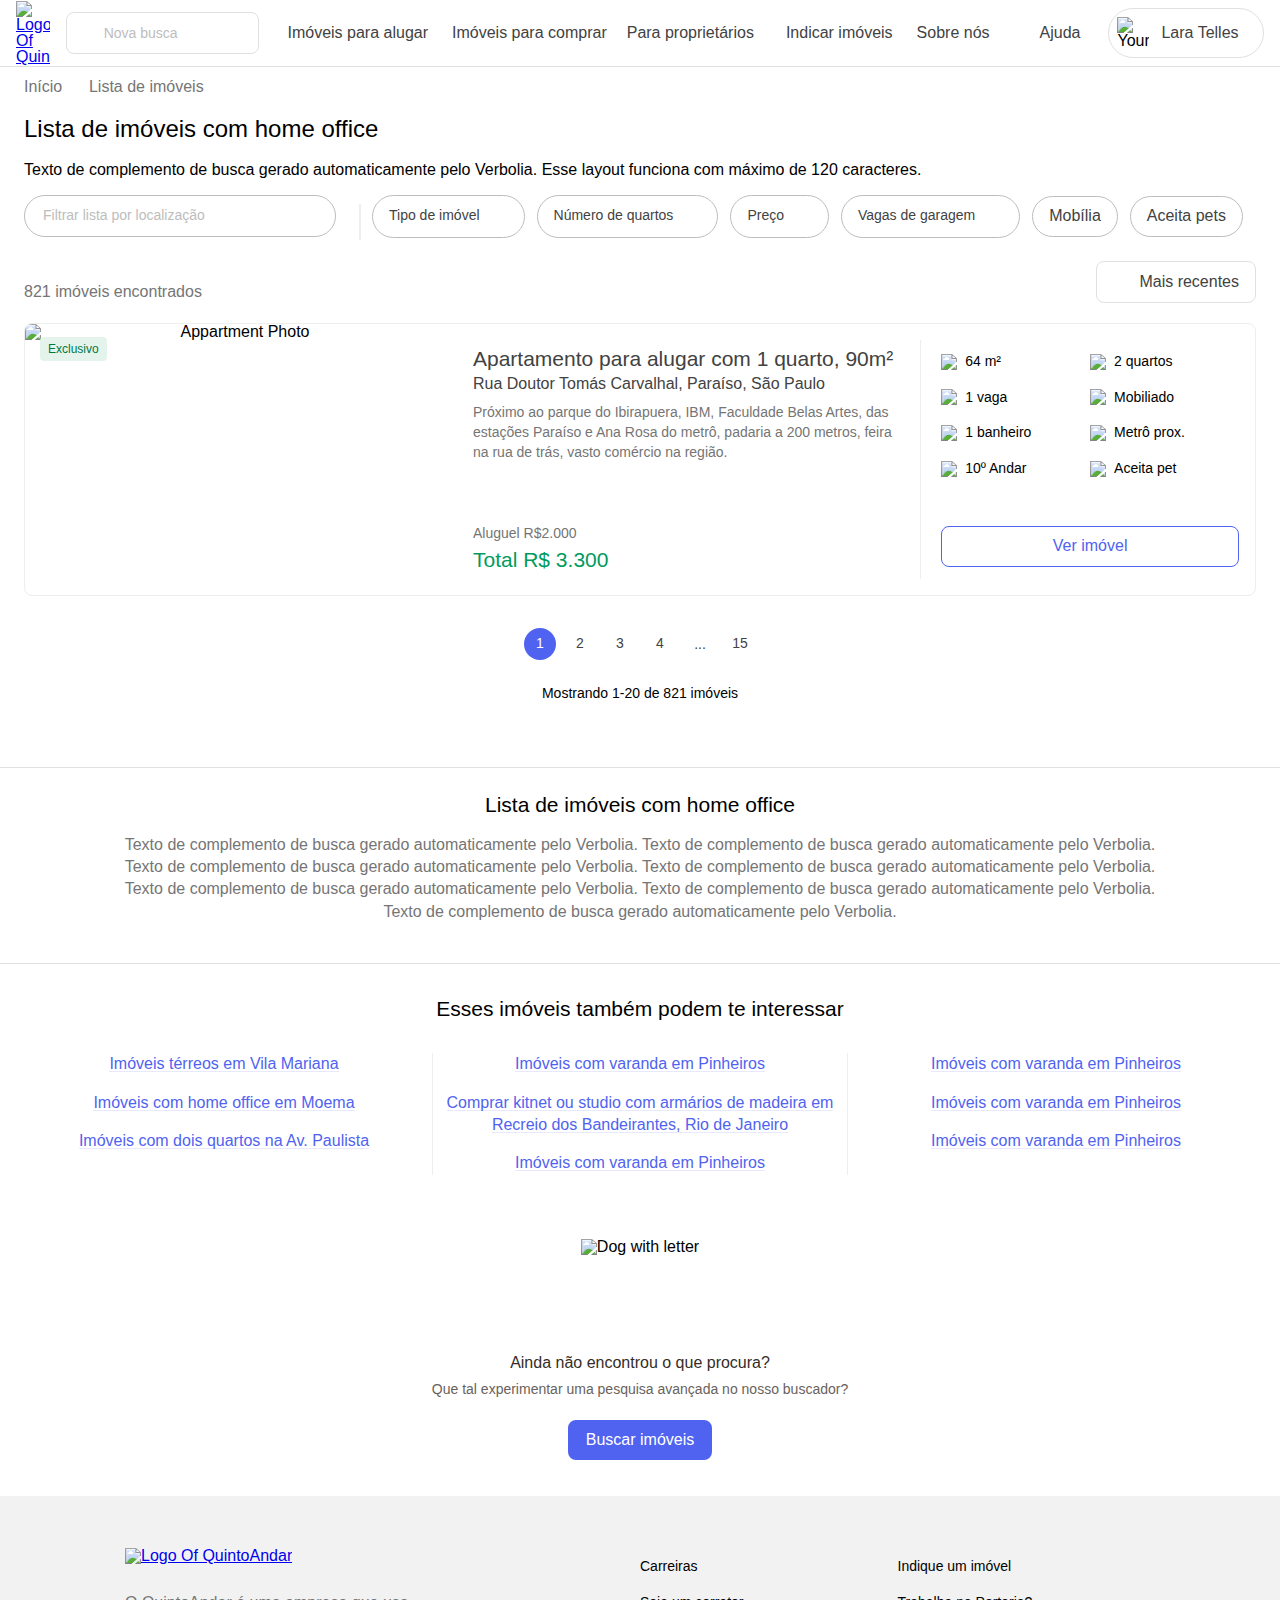
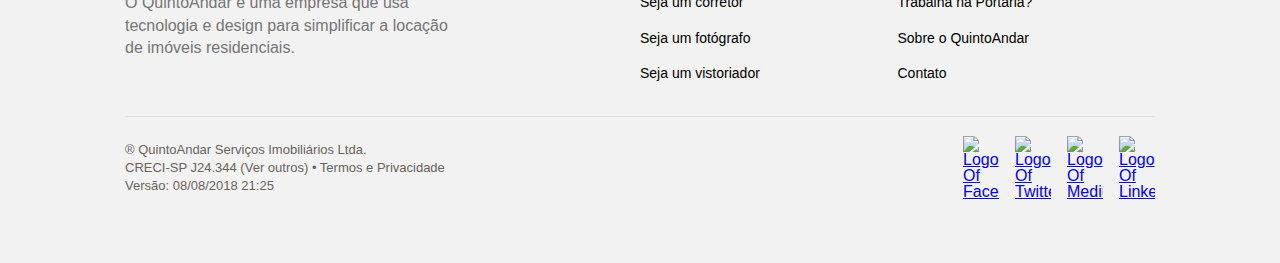
==== commit 642776d3: "filters desktop + scroll mobile" ====
--- a/index.html
+++ b/index.html
@@ -120,21 +120,61 @@
               Verbolia. Esse layout funciona com máximo de 120 caracteres.
             </p>
             <div class="estate-filter-wrapper">
-              <div class="estate-search">
-                <input
-                  type="search"
-                  id="e-search"
-                  placeholder="Filtrar lista por localização"
-                />
-                <button class="estate-search__btn btn-reset">
-                  <i class="icon-search"></i>
-                </button>
+              <div class="dropdown dropdown-search">
+                <label class="dropdown-label">
+                  <input
+                    type="search"
+                    name="estate-filter-search"
+                    id="e-search"
+                    placeholder="Filtrar lista por localização"
+                  />
+                  <button class="search-reset btn-reset">
+                      <i class="icon-close"></i>
+                    </button>
+                </label>
+                <div class="dropdown-list">
+                  <div class="dropdown-item">
+                    <input type="checkbox" name="Moema" id="Moema" class="check"/>
+                    <label for="Moema" class="dropdown-option">Moema</label>
+                  </div>
+                  <div class="dropdown-item">
+                    <input type="checkbox" name="Pinheiros" id="Pinheiros" class="check"/>
+                    <label for="Pinheiros" class="dropdown-option">Pinheiros</label>
+                  </div>
+                  <div class="dropdown-item">
+                    <input type="checkbox" name="Paraíso" id="Paraíso" class="check"/>
+                    <label for="Paraíso" class="dropdown-option">Paraíso</label>
+                  </div>
+                  <div class="dropdown-item">
+                    <input type="checkbox" name="Vila-Mariana" id="Vila-Mariana" class="check"/>
+                    <label for="Vila-Mariana" class="dropdown-option">Vila Mariana</label>
+                  </div>
+                  <div class="dropdown-item">
+                    <input type="checkbox" name="Vila-Madalena" id="Vila-Madalena" class="check"/>
+                    <label for="Vila-Madalena" class="dropdown-option">Vila Madalena</label>
+                  </div>
+                  <div class="dropdown-item">
+                    <input type="checkbox" name="Mooca" id="Mooca" class="check"/>
+                    <label for="Mooca" class="dropdown-option">Mooca</label>
+                  </div>
+                  <div class="dropdown-item">
+                    <input type="checkbox" name="Bela-Vista" id="Bela-Vista" class="check"/>
+                    <label for="Bela-Vista" class="dropdown-option">Bela Vista</label>
+                  </div>
+                  <div class="dropdown-item">
+                    <input type="checkbox" name="Jardins" id="Jardins" class="check"/>
+                    <label for="Jardins" class="dropdown-option">Jardins</label>
+                  </div>
+                </div>
               </div>
+
               <div class="vertical-line"></div>
               <div class="estate-filter-list">
                 <div class="dropdown house-type">
                   <label class="dropdown-label">
-                    <span class="default-value" data-title="Tipo de imóvel">Tipo de imóvel</span>
+                    <span class="default-value" data-title="Tipo de imóvel"
+                      >Tipo de imóvel</span
+                    >
                     <button class="btn-reset">
                       <i class="icon-close"></i>
                     </button>
@@ -231,7 +271,7 @@
                       <span class="dropdown__badge">Preço Mínimo </span>
                       <div class="input-box">
                         <input
-                          type="number"
+                          type="text"
                           id="min-price"
                           placeholder="Sem mínimo"
                         />
@@ -241,7 +281,7 @@
                       <span class="dropdown__badge">Preço Máximo</span>
                       <div class="input-box">
                         <input
-                          type="number"
+                          type="text"
                           id="max-price"
                           placeholder="Sem máximo"
                         />
@@ -255,7 +295,9 @@
                 </div>
                 <div class="dropdown garage">
                   <label class="dropdown-label">
-                    <span class="default-value" data-title="Vagas de garagem">Vagas de garagem</span>
+                    <span class="default-value" data-title="Vagas de garagem"
+                      >Vagas de garagem</span
+                    >
                     <button class="filter-reset btn-reset">
                       <i class="icon-close"></i>
                     </button>
--- a/css/main.css
+++ b/css/main.css
@@ -947,6 +947,7 @@
 
 .breadcrumbs__link {
   color: #757575;
+  text-decoration: none; 
 }
 
 .estate-filter {
@@ -976,24 +977,39 @@
   margin-bottom: 16px;
 }
 
-.estate-search {
+.dropdown-search {
   display: flex;
   align-items: center;
   justify-content: space-between;
   width: -webkit-fit-content;
   width: -moz-fit-content;
   width: fit-content;
-  padding: 8px 12px;
+  padding: 0;
   border: 1px solid #bdbdbd;
   border-radius: 100px;
   width: 312px;
   min-width: 312px;
 }
-.estate-search__btn .icon-search {
-  font-size: 24px;
+.dropdown-search .dropdown-label {
+  width: 100%;
+  height: 100%;
+  padding: 10px 16px;
+  height: 40px;
+  line-height: 1.4;
+}
+
+.dropdown-search .dropdown-list {
+  min-height: unset;
+}
+.dropdown-search .icon-close:before {
   color: #757575;
 }
-
+.dropdown-search.has-value .dropdown-label:after {
+  display: none;
+}
+.dropdown-search.has-value .search-reset {
+  display: block;
+}
 #e-search {
   border: none;
   outline: none;
@@ -1107,7 +1123,22 @@
   opacity: 1;
   transition-delay: 0.2s;
 }
-
+.dropdown-search .dropdown-label {
+  width: 100%;
+  border: none;
+}
+.dropdown-search.on .dropdown-label, .dropdown-search.on .dropdown-label:hover {
+  background-color: transparent;
+  border: none;
+}
+.dropdown-search .dropdown-label:hover {
+  background-color: transparent;
+  border: none;
+}
+
+.dropdown-search .dropdown-label:after {
+  content: "\e902";
+}
 
 .dropdown-list {
   z-index: 20;
@@ -1441,28 +1472,53 @@
   max-width: 148px;
   background-color: transparent;
 }
+.dropdown-search .btn-reset {
+  margin: 0;
+}
+/* Chrome, Safari, Edge, Opera */
+input::-webkit-outer-spin-button,
+input::-webkit-inner-spin-button {
+  -webkit-appearance: none;
+  margin: 0;
+}
+
+/* Firefox */
+input[type=number] {
+  -moz-appearance: textfield;
+}
 .input-box::before {
   content: "R$";
   position: absolute;
-  left: 0;
+  left: 16px;
   top: 50%;
   transform: translateY(-50%);
   color: #424242;
   font-size: 16px;
   font-weight: 400;
   line-height: 1.3;
+  opacity: 0;
+  visibility: hidden;
 }
 .input-box input {
   width: 148px;
   outline: none;
   border: 1px solid #bdbdbd;
   border-radius: 8px;
-  padding: 12px 16px;
+  padding: 12px 16px 12px 16px;
   color: #424242;
   font-size: 16px;
   font-weight: 400;
   line-height: 1.3;
 }
+
+.input-box.active:before {
+  opacity: 1;
+  visibility: visible;
+}
+.input-box.active input {
+  padding: 12px 16px 12px 40px;
+}
+
 .input-box input::-moz-placeholder {
   color: #757575;
   font-size: 16px;
@@ -1477,6 +1533,9 @@
   color: #757575;
   font-size: 16px;
   font-weight: 400;
+}
+.input-box input:focus::placeholder {
+  color: transparent;
 }
 
 .furniture input[type="radio"]:checked + label,
@@ -1506,7 +1565,10 @@
     display: none;
   }
   .estate-filter-wrapper {
-    padding-top: 12px;
+    padding-top: 0;
+  }
+  .estate__title {
+    margin-bottom: 24px;
   }
 }
 
@@ -1516,7 +1578,31 @@
     flex-wrap: nowrap;
     overflow-y: hidden;
     overflow-x: auto;
-    padding-top: 16px;
+    padding-top: 0;
+  }
+  .dropdown {
+    margin-bottom: 0;
+  }
+  .dropdown-search {
+    margin-bottom: 28px;
+  }
+  .estate-filter-list .checkbox-container {
+    margin-bottom: 0;
+  }
+  .estate__title, .dropdown-search {
+    transition: all .1s ease-in-out;
+  }
+  .estate-filter.scroll-down .estate__title, .estate-filter.scroll-down .dropdown-search {
+    height: 0;
+    opacity: 0;
+    visibility: hidden;
+    margin: 0;
+  }
+  .estate-filter.scroll-up .dropdown-search {
+    height: auto;
+    opacity: 1;
+    visibility: visible;
+    margin-bottom: 28px;
   }
   .estate-filter-wrapper {
     flex-direction: column;
@@ -1546,6 +1632,13 @@
     width: unset;
     min-width: unset;
   }
+  .estate__title {
+    font-size: 21px;
+    font-weight: 700;
+  }
+  .dropdown-search {
+    width: 100%;
+  }
 }
 
 .estate-hero {
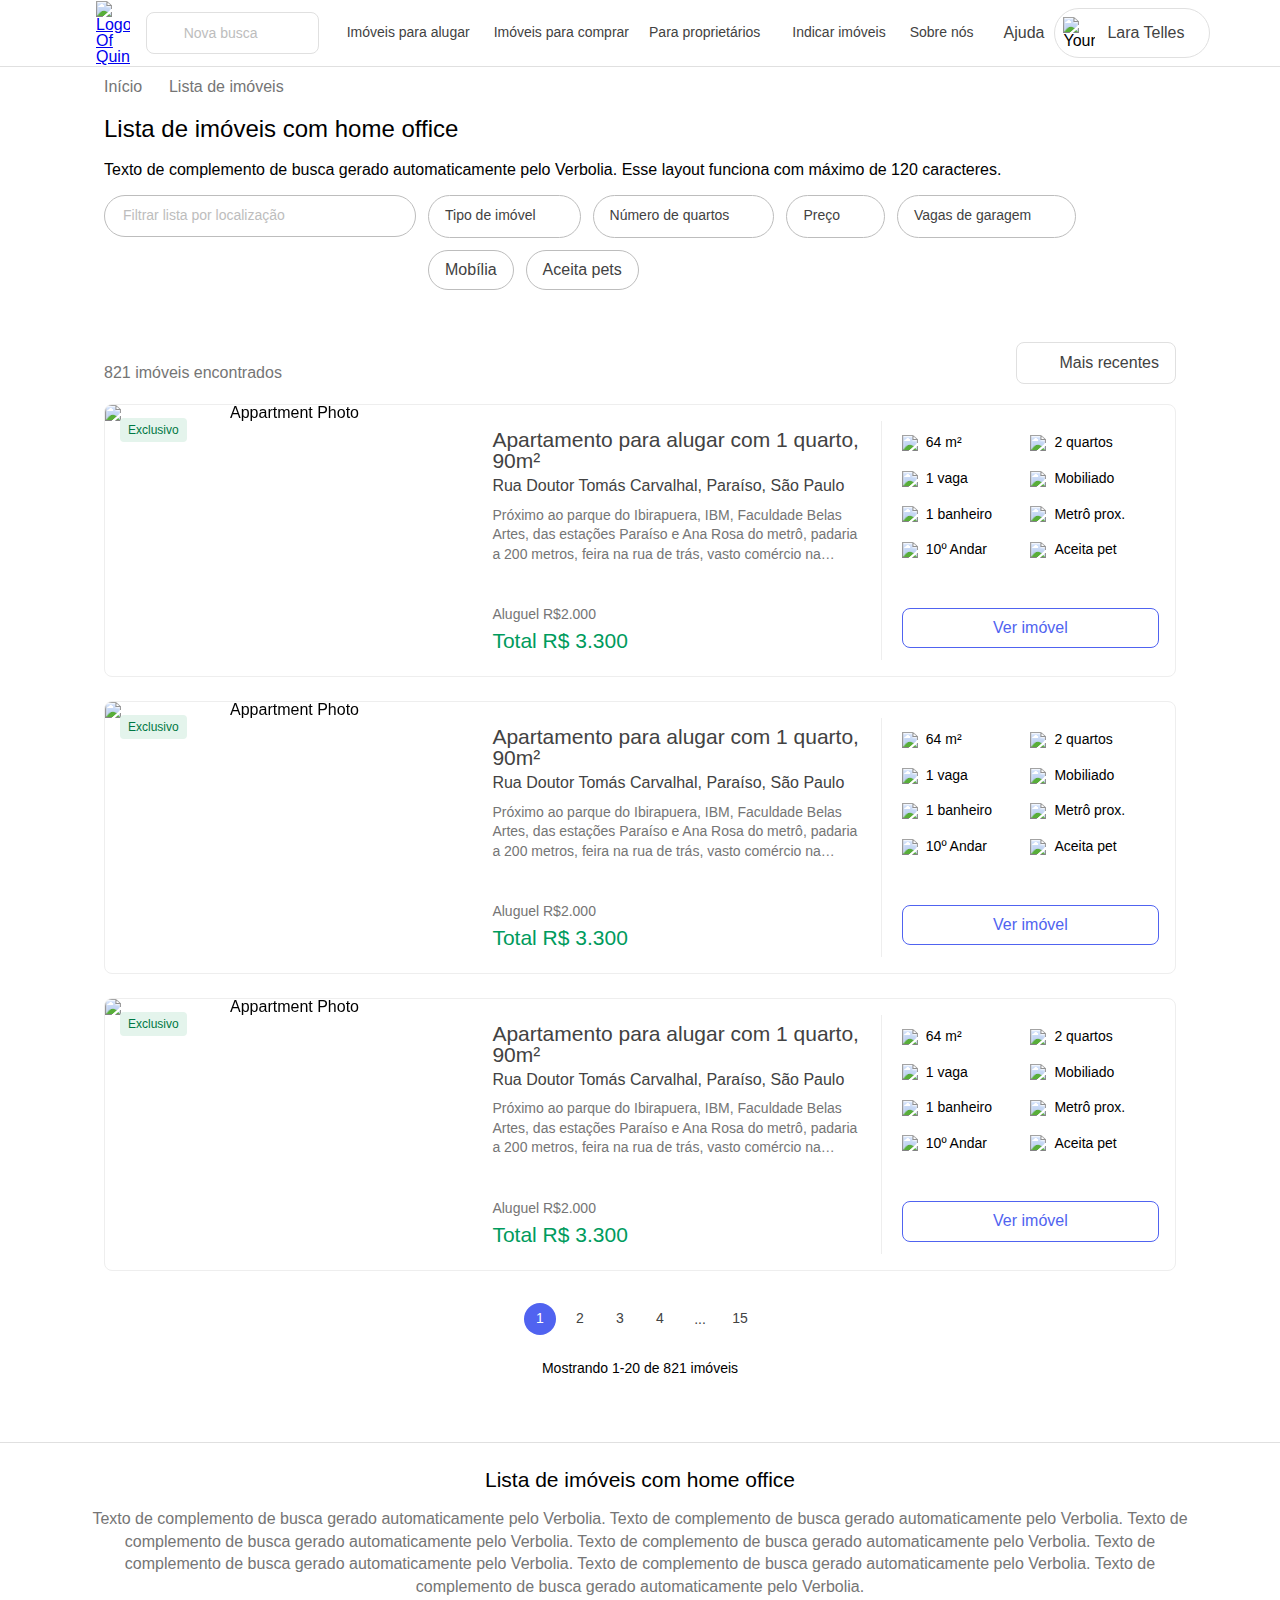
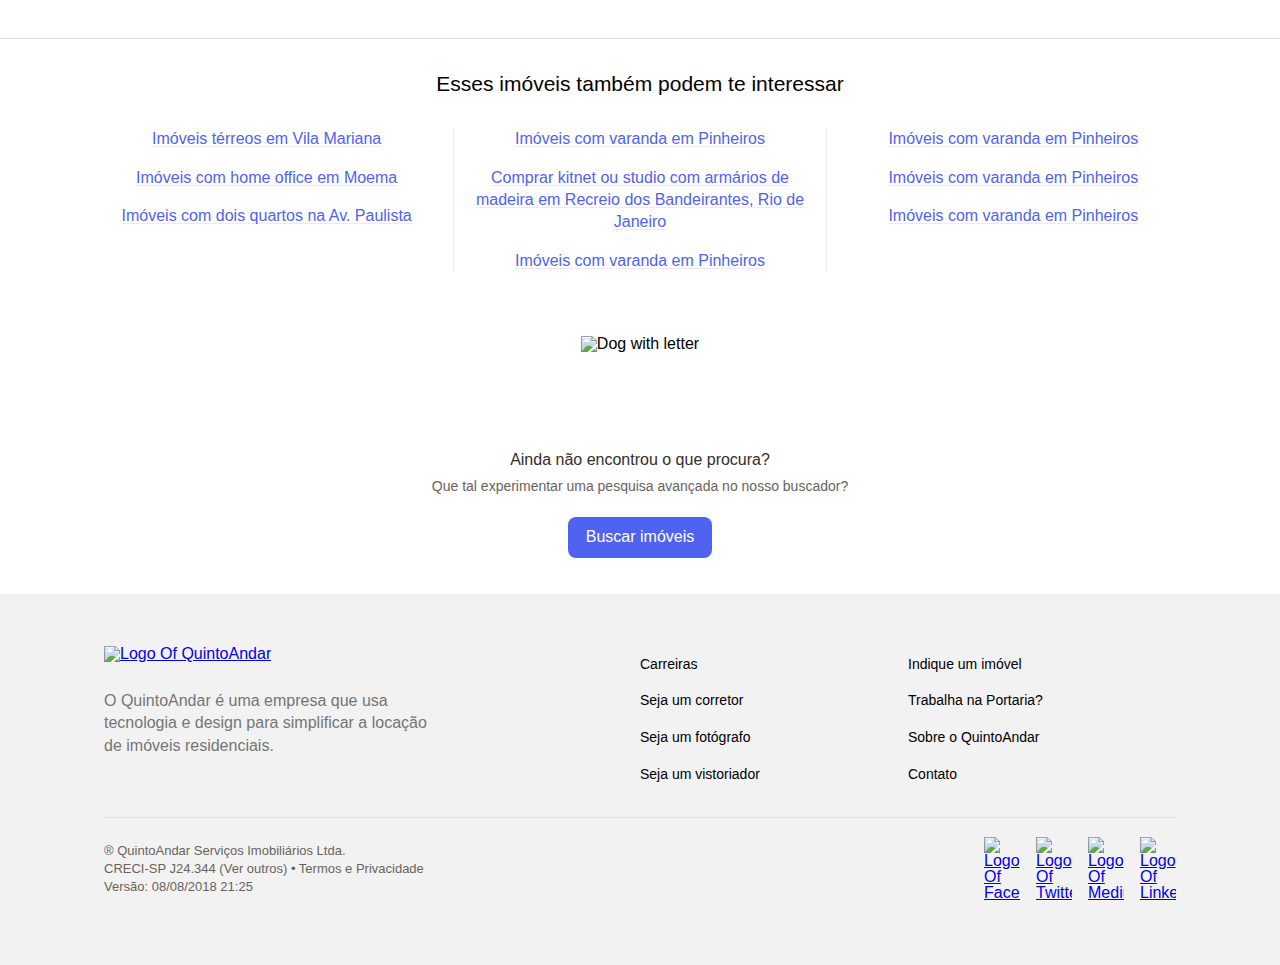
==== commit c9b6e133: "final v2 before precss" ====
--- a/index.html
+++ b/index.html
@@ -2,17 +2,14 @@
 <html lang="en">
   <head>
     <meta charset="UTF-8" />
-    <meta http-equiv="X-UA-Compatible" content="IE=edge" />
+    <meta name="description" content="" />
+    <!-- <link rel="apple-touch-icon" sizes="180x180" href="./img/apple-touch-icon.png">
+    <link rel="icon" type="image/png" sizes="32x32" href="./img/favicon-32x32.png">
+    <link rel="icon" type="image/png" sizes="16x16" href="./img/favicon-16x16.png"> -->
     <meta name="viewport" content="width=device-width, initial-scale=1.0" />
-    <link
-      rel="shortcut icon"
-      href="img/favicon/favicon.ico"
-      type="image/x-icon"
-    />
+    <link rel="stylesheet" href="css/precss.css" />
+    <link rel="stylesheet" href="css/main.css" />
     <title>QuintoAndar</title>
-
-    <!-- Link Styles -->
-    <link rel="stylesheet" href="css/main.css" />
   </head>
   <body>
     <div class="site-container">
@@ -113,7 +110,6 @@
               </li>
               <li class="breadcrumbs__item">Lista de imóveis</li>
             </ul>
-
             <h1 class="estate__title">Lista de imóveis com home office</h1>
             <p class="estate-filter__description">
               Texto de complemento de busca gerado automaticamente pelo
@@ -165,6 +161,7 @@
                     <input type="checkbox" name="Jardins" id="Jardins" class="check"/>
                     <label for="Jardins" class="dropdown-option">Jardins</label>
                   </div>
+                  <div class="dropdown__close"></div>
                 </div>
               </div>
 
@@ -179,6 +176,7 @@
                       <i class="icon-close"></i>
                     </button>
                   </label>
+                  <div class="overflow"></div>
                   <div class="dropdown-list">
                     <div class="dropdown-item">
                       <input
@@ -222,6 +220,7 @@
                       <button class="dropdown-clear">Limpar</button>
                       <button class="dropdown-apply">Aplicar</button>
                     </div>
+                    <div class="dropdown__close"></div>
                   </div>
                 </div>
                 <div class="dropdown bedrooms">
@@ -233,6 +232,7 @@
                       <i class="icon-close"></i>
                     </button>
                   </label>
+                  <div class="overflow"></div>
                   <div class="dropdown-list">
                     <span class="dropdown__badge">Quartos</span>
                     <div class="dropdown-item">
@@ -257,6 +257,7 @@
                       <button class="dropdown-clear">Limpar</button>
                       <button class="dropdown-apply">Aplicar</button>
                     </div>
+                    <div class="dropdown__close"></div>
                   </div>
                 </div>
                 <div class="dropdown pricing">
@@ -266,6 +267,7 @@
                       <i class="icon-close"></i>
                     </button>
                   </label>
+                  <div class="overflow"></div>
                   <div class="dropdown-list">
                     <div class="dropdown-item">
                       <span class="dropdown__badge">Preço Mínimo </span>
@@ -291,6 +293,7 @@
                       <button class="dropdown-clear">Limpar</button>
                       <button class="dropdown-apply">Aplicar</button>
                     </div>
+                    <div class="dropdown__close"></div>
                   </div>
                 </div>
                 <div class="dropdown garage">
@@ -302,6 +305,7 @@
                       <i class="icon-close"></i>
                     </button>
                   </label>
+                  <div class="overflow"></div>
                   <div class="dropdown-list">
                     <span class="dropdown__badge">Vagas de garagem</span>
                     <div class="dropdown-item">
@@ -326,6 +330,7 @@
                       <button class="dropdown-clear">Limpar</button>
                       <button class="dropdown-apply">Aplicar</button>
                     </div>
+                    <div class="dropdown__close"></div>
                   </div>
                 </div>
                 <div class="checkbox-container">
@@ -347,6 +352,7 @@
             <div class="estate-hero-info">
               <span class="result">821 imóveis encontrados</span>
               <div class="sort-dropdown">
+                <span class="mobile">Ordenar por</span>
                 <div class="sort-dropdown__trigger">
                   <i class="icon-arrow-down"></i>
                   <span>Mais recentes</span>
@@ -360,6 +366,254 @@
               </div>
             </div>
             <div class="estate-hero-table">
+              <div class="estate-hero-card">
+                <div class="swiper-container estate-hero-card-slider">
+                  <div class="swiper-wrapper">
+                    <div class="swiper-slide">
+                      <img src="img/preview.png" alt="Appartment Photo" />
+                      <span class="slider__badge">Exclusivo</span>
+                    </div>
+                    <div class="swiper-slide">
+                      <img src="img/preview.png" alt="Appartment Photo2" />
+                      <span class="slider__badge">Exclusivo</span>
+                    </div>
+                    <div class="swiper-slide">
+                      <img src="img/preview.png" alt="Appartment Photo3" />
+                      <span class="slider__badge">Exclusivo</span>
+                    </div>
+                    <div class="swiper-slide">
+                      <img src="img/preview.png" alt="Appartment Photo4" />
+                      <span class="slider__badge">Exclusivo</span>
+                    </div>
+                    <div class="swiper-slide">
+                      <img src="img/preview.png" alt="Appartment Photo5" />
+                      <a href="#" class="slider__link"
+                        >Ver detalhes do imóvel</a
+                      >
+                    </div>
+                  </div>
+                  <div class="swiper-button swiper-button-next"></div>
+                  <div class="swiper-button swiper-button-prev"></div>
+                  <div class="swiper-pagination"></div>
+                </div>
+                <div class="estate-hero-card-info">
+                  <div class="estate-hero-card-text">
+                    <h3 class="estate-hero-card__title">
+                      Apartamento para alugar com 1 quarto, 90m²
+                    </h3>
+                    <p class="estate-hero-card__subtitle">
+                      Rua Doutor Tomás Carvalhal, Paraíso, São Paulo
+                    </p>
+                    <p class="estate-hero-card__description">
+                      Próximo ao parque do Ibirapuera, IBM, Faculdade Belas
+                      Artes, das estações Paraíso e Ana Rosa do metrô, padaria a
+                      200 metros, feira na rua de trás, vasto comércio na
+                      região.
+                    </p>
+                  </div>
+                  <div class="estate-hero-card-price">
+                    <div class="estate-hero-card-price__rent">
+                      Aluguel R$2.000
+                    </div>
+                    <div class="estate-hero-card-price__total">
+                      Total R$ 3.300
+                    </div>
+                  </div>
+                </div>
+                <div class="estate-hero-card-properties">
+                  <div class="estate-hero-card-properties__item">
+                    <img
+                      src="img/ruler.svg"
+                      alt="Ruler icon"
+                      class="estate-hero-card-properties__icon"
+                    />
+                    <span>64 m²</span>
+                  </div>
+                  <div class="estate-hero-card-properties__item">
+                    <img
+                      src="img/bed.svg"
+                      alt="Bed icon"
+                      class="estate-hero-card-properties__icon"
+                    />
+                    <span>2 quartos</span>
+                  </div>
+                  <div class="estate-hero-card-properties__item">
+                    <img
+                      src="img/garage.svg"
+                      alt="Car icon"
+                      class="estate-hero-card-properties__icon"
+                    />
+                    <span>1 vaga</span>
+                  </div>
+                  <div class="estate-hero-card-properties__item">
+                    <img
+                      src="img/couch.svg"
+                      alt="Couch icon"
+                      class="estate-hero-card-properties__icon"
+                    />
+                    <span>Mobiliado</span>
+                  </div>
+                  <div class="estate-hero-card-properties__item">
+                    <img
+                      src="img/shower.svg"
+                      alt="Shower icon"
+                      class="estate-hero-card-properties__icon"
+                    />
+                    <span>1 banheiro</span>
+                  </div>
+                  <div class="estate-hero-card-properties__item">
+                    <img
+                      src="img/subway.svg"
+                      alt="Subway icon"
+                      class="estate-hero-card-properties__icon"
+                    />
+                    <span>Metrô prox.</span>
+                  </div>
+                  <div class="estate-hero-card-properties__item">
+                    <img
+                      src="img/apartment.svg"
+                      alt="Apartment icon"
+                      class="estate-hero-card-properties__icon"
+                    />
+                    <span>10º Andar</span>
+                  </div>
+                  <div class="estate-hero-card-properties__item">
+                    <img
+                      src="img/pets.svg"
+                      alt="Pets icon"
+                      class="estate-hero-card-properties__icon"
+                    />
+                    <span>Aceita pet</span>
+                  </div>
+                  <button class="estate-hero-card__link btn-reset">
+                    Ver imóvel
+                  </button>
+                </div>
+              </div>
+              <div class="estate-hero-card">
+                <div class="swiper-container estate-hero-card-slider">
+                  <div class="swiper-wrapper">
+                    <div class="swiper-slide">
+                      <img src="img/preview.png" alt="Appartment Photo" />
+                      <span class="slider__badge">Exclusivo</span>
+                    </div>
+                    <div class="swiper-slide">
+                      <img src="img/preview.png" alt="Appartment Photo2" />
+                      <span class="slider__badge">Exclusivo</span>
+                    </div>
+                    <div class="swiper-slide">
+                      <img src="img/preview.png" alt="Appartment Photo3" />
+                      <span class="slider__badge">Exclusivo</span>
+                    </div>
+                    <div class="swiper-slide">
+                      <img src="img/preview.png" alt="Appartment Photo4" />
+                      <span class="slider__badge">Exclusivo</span>
+                    </div>
+                    <div class="swiper-slide">
+                      <img src="img/preview.png" alt="Appartment Photo5" />
+                      <a href="#" class="slider__link"
+                        >Ver detalhes do imóvel</a
+                      >
+                    </div>
+                  </div>
+                  <div class="swiper-button swiper-button-next"></div>
+                  <div class="swiper-button swiper-button-prev"></div>
+                  <div class="swiper-pagination"></div>
+                </div>
+                <div class="estate-hero-card-info">
+                  <div class="estate-hero-card-text">
+                    <h3 class="estate-hero-card__title">
+                      Apartamento para alugar com 1 quarto, 90m²
+                    </h3>
+                    <p class="estate-hero-card__subtitle">
+                      Rua Doutor Tomás Carvalhal, Paraíso, São Paulo
+                    </p>
+                    <p class="estate-hero-card__description">
+                      Próximo ao parque do Ibirapuera, IBM, Faculdade Belas
+                      Artes, das estações Paraíso e Ana Rosa do metrô, padaria a
+                      200 metros, feira na rua de trás, vasto comércio na
+                      região.
+                    </p>
+                  </div>
+                  <div class="estate-hero-card-price">
+                    <div class="estate-hero-card-price__rent">
+                      Aluguel R$2.000
+                    </div>
+                    <div class="estate-hero-card-price__total">
+                      Total R$ 3.300
+                    </div>
+                  </div>
+                </div>
+                <div class="estate-hero-card-properties">
+                  <div class="estate-hero-card-properties__item">
+                    <img
+                      src="img/ruler.svg"
+                      alt="Ruler icon"
+                      class="estate-hero-card-properties__icon"
+                    />
+                    <span>64 m²</span>
+                  </div>
+                  <div class="estate-hero-card-properties__item">
+                    <img
+                      src="img/bed.svg"
+                      alt="Bed icon"
+                      class="estate-hero-card-properties__icon"
+                    />
+                    <span>2 quartos</span>
+                  </div>
+                  <div class="estate-hero-card-properties__item">
+                    <img
+                      src="img/garage.svg"
+                      alt="Car icon"
+                      class="estate-hero-card-properties__icon"
+                    />
+                    <span>1 vaga</span>
+                  </div>
+                  <div class="estate-hero-card-properties__item">
+                    <img
+                      src="img/couch.svg"
+                      alt="Couch icon"
+                      class="estate-hero-card-properties__icon"
+                    />
+                    <span>Mobiliado</span>
+                  </div>
+                  <div class="estate-hero-card-properties__item">
+                    <img
+                      src="img/shower.svg"
+                      alt="Shower icon"
+                      class="estate-hero-card-properties__icon"
+                    />
+                    <span>1 banheiro</span>
+                  </div>
+                  <div class="estate-hero-card-properties__item">
+                    <img
+                      src="img/subway.svg"
+                      alt="Subway icon"
+                      class="estate-hero-card-properties__icon"
+                    />
+                    <span>Metrô prox.</span>
+                  </div>
+                  <div class="estate-hero-card-properties__item">
+                    <img
+                      src="img/apartment.svg"
+                      alt="Apartment icon"
+                      class="estate-hero-card-properties__icon"
+                    />
+                    <span>10º Andar</span>
+                  </div>
+                  <div class="estate-hero-card-properties__item">
+                    <img
+                      src="img/pets.svg"
+                      alt="Pets icon"
+                      class="estate-hero-card-properties__icon"
+                    />
+                    <span>Aceita pet</span>
+                  </div>
+                  <button class="estate-hero-card__link btn-reset">
+                    Ver imóvel
+                  </button>
+                </div>
+              </div>
               <div class="estate-hero-card">
                 <div class="swiper-container estate-hero-card-slider">
                   <div class="swiper-wrapper">
@@ -667,8 +921,8 @@
         </div>
       </footer>
     </div>
-    <!-- Link Scripts -->
-    <script src="js/vendor.js"></script>
+    <script src="js/jquery.min.js"></script>
+    <script src="js/swiper.min.js"></script>
     <script src="js/main.js"></script>
   </body>
 </html>
--- a/css/main.css
+++ b/css/main.css
@@ -60,13 +60,6 @@
   margin: auto;
   padding: 0 15px;
 }
-@media (max-width: 1400px) {
-  .container {
-    max-width: 1120px;
-  }
-}
-
-
 
 html,
 body,
@@ -434,8 +427,8 @@
   left: 0;
   width: 100%;
   border-bottom: 1px solid #e0e0e0;
-  background-color: white;
-  z-index: 51;
+  background-color: #fff;
+  z-index: 50;
 }
 .header-navbar {
   display: flex;
@@ -601,6 +594,7 @@
 }
 .has-sub-menu i {
   position: absolute;
+  top: 10px;
   right: 0;
   transition: all .3s ease-in-out;
 }
@@ -668,7 +662,6 @@
   display: none;
 }
 .burger {
-  display: none;
   position: relative;
   border: none;
   padding: 0;
@@ -727,22 +720,1222 @@
   cursor: pointer;
 }
 
-@media screen and (max-width: 1260px) {
+.footer {
+  background-color: #f3f2f2;
+  font-family: "Roboto", sans-serif;
+}
+.footer-container {
+  max-width: 1078px;
+  padding: 48px 24px 68px;
+}
+.footer__logo {
+  display: flex;
+  align-items: center;
+  justify-content: flex-start;
+  min-height: 24px;
+  margin-bottom: 24px;
+}
+.footer-line {
+  width: 100%;
+  height: 1px;
+  background-color: rgba(217, 214, 211, 0.7);
+  margin-top: 32px;
+  margin-bottom: 24px;
+}
+.footer-main {
+  display: flex;
+  flex-wrap: wrap;
+}
+.footer-desktop {
+  width: 50%;
+}
+.footer-desktop p {
+  color: #757575;
+  font-size: 16px;
+  font-weight: 400;
+  line-height: 1.4;
+  max-width: 328px;
+}
+.footer-list {
+  margin-top: 13px;
+  width: 25%;
+  display: flex;
+  flex-direction: column;
+  align-items: flex-start;
+}
+.footer__link {
+  color: black;
+  font-size: 14px;
+  font-weight: 400;
+  line-height: 1.4;
+  border-bottom: 1px solid transparent;
+  text-decoration: none;
+  transition: all .3s ease-in-out;
+}
+.footer__link:hover {
+  border-color: black;
+  text-decoration: none;
+}
+.footer__link:not(:last-child) {
+  margin-bottom: 16px;
+}
+.footer-copyright {
+  display: flex;
+  align-items: center;
+  justify-content: space-between;
+}
+.footer-copyright p {
+  color: #69625c;
+  font-size: 13px;
+  font-weight: 400;
+  line-height: 1.4;
+}
+.footer-social-list {
+  display: flex;
+  align-items: center;
+}
+.footer-social__link {
+  display: flex;
+  align-items: center;
+  justify-content: center;
+  max-width: 36px;
+  max-height: 36px;
+}
+.footer-social__link img {
+  width: 100%;
+  height: 100%;
+}
+.footer-social__link:not(:last-child) {
+  margin-right: 16px;
+}
+
+@media screen and (max-width: 767px) {
+  .footer-container {
+    padding: 32px 24px 40px;
+  }
+  .footer-desktop {
+    display: none;
+  }
+  .footer-list {
+    width: 100%;
+    margin: 0;
+  }
+  .footer-list:not(:last-child) {
+    margin-bottom: 24px;
+    padding-bottom: 32px;
+    border-bottom: 1px solid rgba(217, 214, 211, 0.7);
+  }
+  .footer-copyright {
+    flex-direction: column-reverse;
+  }
+  .footer-copyright p {
+    font-size: 12px;
+  }
+  .footer-social-list {
+    margin-bottom: 16px;
+  }
+}
+
+.breadcrumbs-list {
+  display: flex;
+  align-items: center;
+  justify-content: flex-start;
+  margin-bottom: 16px;
+}
+
+.breadcrumbs__item {
+  display: flex;
+  align-items: center;
+  justify-content: center;
+  color: #757575;
+  font-size: 16px;
+  font-weight: 400;
+  line-height: 1.2;
+  text-decoration: none; 
+}
+.breadcrumbs__item .icon-arrow-right {
+  font-size: 24px;
+  margin: 0 4px;
+}
+.breadcrumbs__item .icon-arrow-right::before {
+  color: #424242;
+}
+
+.breadcrumbs__link {
+  color: #757575;
+  text-decoration: none; 
+}
+
+.estate-filter {
+  position: fixed;
+  top: 67px;
+  width: 100%;
+  padding: 8px 0;
+  background-color: white;
+  z-index: 49;
+}
+.estate-filter__description {
+  color: black;
+  font-size: 16px;
+  font-weight: 400;
+  line-height: 1.2;
+  white-space: nowrap;
+  overflow: hidden;
+  text-overflow: ellipsis;
+  max-width: 120ch;
+}
+
+.estate__title {
+  color: black;
+  font-size: 24px;
+  font-weight: 500;
+  line-height: 1.2;
+  margin-bottom: 16px;
+}
+.dropdown__close {
+  display: none;
+}
+.dropdown-search {
+  display: flex;
+  align-items: center;
+  justify-content: space-between;
+  width: -webkit-fit-content;
+  width: -moz-fit-content;
+  width: fit-content;
+  padding: 0;
+  border: 1px solid #bdbdbd;
+  border-radius: 100px;
+  width: 312px;
+  min-width: 312px;
+}
+.dropdown-search .dropdown-label {
+  width: 100%;
+  height: 100%;
+  padding: 10px 16px;
+  height: 40px;
+  line-height: 1.4;
+}
+
+.dropdown-search .dropdown-list {
+  position: absolute;
+  top: 50px;
+  background-color: #fff;
+  height: fit-content;
+  min-height: unset;
+  border-radius: 8px;
+  min-width: unset;
+  width: 100%;
+}
+.dropdown-search .icon-close:before {
+  color: #757575;
+}
+.dropdown-search.has-value .dropdown-label:after {
+  display: none;
+}
+.dropdown-search.has-value .search-reset {
+  display: block;
+}
+#e-search {
+  border: none;
+  outline: none;
+  background: transparent;
+  width: 100%;
+}
+#e-search::-moz-placeholder {
+  color: #bdbdbd;
+  font-size: 14px;
+  font-weight: 400;
+  line-height: 1;
+}
+#e-search:-ms-input-placeholder {
+  color: #bdbdbd;
+  font-size: 14px;
+  font-weight: 400;
+  line-height: 1;
+}
+#e-search::placeholder {
+  color: #bdbdbd;
+  font-size: 14px;
+  font-weight: 400;
+  line-height: 1;
+}
+
+.estate-filter-wrapper {
+  position: relative;
+  display: flex;
+  align-items: flex-start;
+  justify-content: flex-start;
+  white-space: nowrap;
+  padding-top: 16px;
+}
+.estate-filter-wrapper .vertical-line {
+  position: relative;
+  align-self: center;
+  margin: 0 12px;
+}
+.estate-filter-wrapper .vertical-line::after {
+  content: "";
+  position: absolute;
+  top: 50%;
+  left: 50%;
+  width: 1px;
+  height: 36px;
+  transform: translate(-50%, -50%);
+  background-color: #e0e0e0;
+}
+
+.estate-filter-list {
+  display: flex;
+  flex-wrap: wrap;
+  align-items: center;
+  justify-content: flex-start;
+  height: -webkit-fit-content;
+  height: -moz-fit-content;
+  height: fit-content;
+}
+.estate-filter-list .checkbox-container {
+  margin: 0 12px 12px 0;
+}
+
+.estate-filter-item {
+  position: relative;
+}
+.estate-filter-item:not(:last-child) {
+  margin-right: 12px;
+}
+
+.dropdown .btn-reset {
+  z-index: 99;
+  display: none;
+  margin-right: 12px;
+}
+.dropdown .btn-reset .icon-close {
+  font-size: 24px;
+}
+
+.dropdown {
+  position: relative;
+  font-size: 14px;
+  color: #333;
+  margin: 0 12px 12px 0;
+}
+.dropdown.on .dropdown-label {
+  background-color: #e9e9fd;
+  border-color: #5063f0;
+}
+.dropdown.on .dropdown-label:active {
+  background-color: #e9e9fd;
+  border-color: #5063f0;
+}
+.dropdown.on .dropdown-label:active::before {
+  opacity: 0;
+  visibility: hidden;
+}
+.dropdown.on .dropdown-label:hover {
+  background-color: #e9e9fd;
+  border-color: #5063f0;
+}
+.dropdown.on .dropdown-label.multiple-selected,
+.dropdown.on .dropdown-label.one-selected {
+  background-color: #5063f0;
+  border-color: #5063f0;
+}
+.dropdown.on .dropdown-list {
+  transform: scale(1, 1);
+  transition-delay: 0s;
+}
+.dropdown.on .dropdown-list .dropdown-option {
+  opacity: 1;
+  transition-delay: 0.2s;
+}
+.dropdown-search .dropdown-label {
+  width: 100%;
+  border: none;
+}
+.dropdown-search.on .dropdown-label, .dropdown-search.on .dropdown-label:hover {
+  background-color: transparent;
+  border: none;
+}
+.dropdown-search .dropdown-label:hover {
+  background-color: transparent;
+  border: none;
+}
+
+.dropdown-search .dropdown-label:after {
+  content: "\e902";
+}
+
+.dropdown-list {
+  z-index: 20;
+  min-height: 128px;
+  min-width: 360px;
+  background: white;
+  position: absolute;
+  top: 50px;
+  right: 0;
+  padding: 24px 16px;
+  box-shadow: 0px 0px 7.5px -1px rgba(0, 0, 0, 0.15),
+    0px 10px 12.5px -5px rgba(0, 0, 0, 0.15);
+  border-radius: 8px;
+  transform-origin: 50% 0;
+  transform: scale(1, 0);
+  transition: transform 0.15s ease-in-out 0.15s;
+}
+.dropdown-item {
+  position: relative;
+  display: flex;
+  align-items: center;
+  justify-content: flex-start;
+  padding-left: 8px;
+}
+.dropdown-item:not(:first-child) {
+  margin-top: 24px;
+}
+.dropdown__badge {
+  color: #424242;
+  font-size: 16px;
+  font-weight: 500;
+  line-height: 1.4;
+  margin-left: 8px;
+}
+.dropdown-buttons {
+  margin-top: 24px;
+  display: flex;
+  align-items: center;
+  justify-content: space-between;
+}
+.dropdown-buttons button {
+  font-size: 16px;
+  font-weight: 500;
+  line-height: 1.4;
+  padding: 8px 16px;
+  border-radius: 8px;
+}
+.dropdown-clear {
+  color: #5063f0;
+  cursor: pointer;
+}
+.dropdown-apply {
+  color: white;
+  background-color: #5063f0;
+  cursor: pointer;
+}
+.dropdown-option {
+  color: #424242;
+  font-size: 16px;
+  font-weight: 400;
+  line-height: 1.2;
+  display: block;
+  padding: 0 12px;
+  cursor: pointer;
+  transition: opacity 0.15s ease-in-out;
+  position: relative;
+  display: flex;
+  align-items: center;
+  user-select: none;
+  cursor: pointer;
+  padding-left: 30px;
+  margin-top: 2px;
+}
+.dropdown-option::after {
+  content: "";
+  position: absolute;
+  left: 0;
+  top: 50%;
+  transform: translateY(-50%);
+  display: inline-block;
+  width: 18px;
+  height: 18px;
+  flex-shrink: 0;
+  flex-grow: 0;
+  border: 2px solid #757575;
+  border-radius: 2px;
+  margin-right: 12px;
+  transition: all 0.3s ease-in-out;
+}
+.dropdown-option::before {
+  font-family: "icomoon";
+  font-size: 16px;
+  content: "\e903";
+  color: white;
+  position: absolute;
+  left: 1px;
+  top: 50%;
+  width: 18px;
+  height: 18px;
+  transform: translateY(-50%);
+  opacity: 0;
+  visibility: hidden;
+}
+.dropdown-label {
+  display: flex;
+  align-items: center;
+  justify-content: space-between;
+  background-color: transparent;
+  border: 1px solid #bdbdbd;
+  border-radius: 100px;
+  line-height: 1;
+  cursor: pointer;
+  transition: all 0.3s ease-in-out;
+}
+.dropdown-label.default span:before {
+  display: block;
+}
+.dropdown-label.default:after {
+  display: block;
+}
+.dropdown-label.default button {
+  display: none;
+}
+
+.pricing.has-value .dropdown-label span:before {
+  display: none;
+}
+.dropdown-label.one-selected {
+  background-color: #5063f0;
+  border-color: #5063f0;
+}
+.dropdown-label.one-selected:after {
+  display: none;
+}
+.dropdown-label.one-selected span {
+  padding-right: 8px;
+  color: white;
+}
+.dropdown-label.one-selected button {
+  display: block;
+}
+.dropdown-label.one-selected:hover {
+  background-color: #5063f0;
+  border-color: #5063f0;
+}
+.dropdown-label.multiple-selected {
+  background-color: #5063f0;
+  border-color: #5063f0;
+}
+.dropdown-label.multiple-selected:after {
+  display: none;
+}
+.dropdown-label.multiple-selected span {
+  color: white;
+  padding-right: 8px;
+}
+.dropdown-label.multiple-selected span:before {
+  display: block;
+}
+.dropdown-label.multiple-selected button {
+  display: block;
+}
+.dropdown-label.multiple-selected:hover {
+  background-color: #5063f0;
+  border-color: #5063f0;
+}
+.dropdown-label span {
+  width: 100%;
+  height: 100%;
+  display: flex;
+  color: #424242;
+  font-size: 14px;
+  font-weight: 400;
+  line-height: 1.4;
+  padding: 10px 44px 11px 16px;
+}
+.dropdown-label span:before {
+  content: attr(data-title);
+  display: none;
+}
+.dropdown-label:after {
+  font-family: "icomoon";
+  content: "\e900";
+  color: #424242;
+  font-size: 24px;
+  position: absolute;
+  right: 12px;
+  top: 50%;
+  pointer-events: none;
+  transform: translate(0, -50%);
+}
+.dropdown-label::before {
+  content: "";
+  position: absolute;
+  top: -3px;
+  left: -3px;
+  width: calc(100% + 6px);
+  height: calc(100% + 6px);
+  border: 1px solid #5063f0;
+  border-radius: 100px;
+  opacity: 0;
+  visibility: hidden;
+  transition: all 0.3s ease-in-out;
+}
+.dropdown-label:hover {
+  background-color: #e0e0e0;
+  border-color: #bdbdbd;
+}
+.dropdown-label:active {
+  border-color: #bdbdbd;
+  background-color: transparent;
+}
+.dropdown-label:active::before {
+  visibility: visible;
+  opacity: 1;
+}
+.dropdown-label_active {
+  background-color: #e9e9fd;
+  border-color: #5063f0;
+}
+.dropdown-label_active:active {
+  background-color: #e9e9fd;
+  border-color: #5063f0;
+}
+.dropdown-label_active:active::before {
+  opacity: 0;
+  visibility: hidden;
+}
+.dropdown-label_active:hover {
+  background-color: #e9e9fd;
+  border-color: #5063f0;
+}
+.dropdown-label_selected {
+  background-color: #5063f0;
+}
+.dropdown-label_selected .icon-close {
+  display: block;
+}
+.dropdown [type="checkbox"] {
+  position: absolute;
+  width: -webkit-fit-content;
+  width: -moz-fit-content;
+  width: fit-content;
+  margin: 0;
+  opacity: 0;
+  z-index: -1;
+}
+.dropdown [type="checkbox"]:checked ~ .dropdown-option::after {
+  border-color: #5063f0;
+  background-color: #5063f0;
+}
+.dropdown [type="checkbox"]:checked ~ .dropdown-option::before {
+  opacity: 1;
+  visibility: visible;
+  z-index: 1;
+}
+.radio-container, .checkbox-container {
+  margin: 0;
+}
+.radio-container input[type="radio"], .checkbox-container input[type="checkbox"] {
+  display: none;
+}
+.radio-container label, .checkbox-container label {
+  color: #424242;
+  font-size: 16px;
+  font-weight: 400;
+  line-height: 1.3;
+  display: block;
+  padding: 9px 16px;
+  width: -webkit-fit-content;
+  width: -moz-fit-content;
+  width: fit-content;
+  background-color: transparent;
+  border: 1px solid #bdbdbd;
+  border-radius: 100px;
+  cursor: pointer;
+  transition: all .3s ease-in-out;
+}
+.radio-container input[type="radio"]:checked + label {
+  background-color: #e9e9fd;
+  color: #1f3bdf;
+  border-color: #5063f0;
+}
+.checkbox-container input[type="checkbox"]:checked + label {
+  background-color: #5063F0;
+  color: #ffffff;
+  border-color: #5063F0;
+}
+.radio-container:not(:last-child) {
+  margin-right: 10px;
+}
+
+.bedrooms .dropdown-item {
+  margin-top: 20px;
+}
+
+.garage .dropdown-list {
+  flex-direction: column;
+}
+
+.pricing .dropdown-list {
+  display: flex;
+  align-items: center;
+  justify-content: space-between;
+  flex-wrap: wrap;
+}
+
+.pricing .dropdown__badge {
+  margin: 0;
+}
+
+.pricing .dropdown-item {
+  max-width: 148px;
+  display: flex;
+  flex-direction: column;
+  align-items: flex-start;
+  margin: 0;
+}
+.pricing .dropdown-item:nth-child(2) {
+  padding: 0;
+  padding-right: 8px;
+}
+
+.pricing .dropdown-buttons {
+  width: 100%;
+}
+
+.input-box {
+  position: relative;
+  margin-top: 8px;
+  max-width: 148px;
+  background-color: transparent;
+}
+.dropdown-search .btn-reset {
+  margin: 0;
+}
+/* Chrome, Safari, Edge, Opera */
+input::-webkit-outer-spin-button,
+input::-webkit-inner-spin-button {
+  -webkit-appearance: none;
+  margin: 0;
+}
+
+/* Firefox */
+input[type=number] {
+  -moz-appearance: textfield;
+}
+.input-box::before {
+  content: "R$";
+  position: absolute;
+  left: 16px;
+  top: 50%;
+  transform: translateY(-50%);
+  color: #424242;
+  font-size: 16px;
+  font-weight: 400;
+  line-height: 1.3;
+  opacity: 0;
+  visibility: hidden;
+}
+.input-box input {
+  width: 148px;
+  outline: none;
+  border: 1px solid #bdbdbd;
+  border-radius: 8px;
+  padding: 12px 16px 12px 16px;
+  color: #424242;
+  font-size: 16px;
+  font-weight: 400;
+  line-height: 1.3;
+}
+
+.input-box.active:before {
+  opacity: 1;
+  visibility: visible;
+}
+.input-box.active input {
+  padding: 12px 16px 12px 40px;
+}
+
+.input-box input::-moz-placeholder {
+  color: #757575;
+  font-size: 16px;
+  font-weight: 400;
+}
+.input-box input:-ms-input-placeholder {
+  color: #757575;
+  font-size: 16px;
+  font-weight: 400;
+}
+.input-box input::placeholder {
+  color: #757575;
+  font-size: 16px;
+  font-weight: 400;
+}
+.input-box input:focus::placeholder {
+  color: transparent;
+}
+
+.furniture input[type="radio"]:checked + label,
+.pets input[type="radio"]:checked + label {
+  background-color: #5063f0;
+  color: white;
+  border-color: #5063f0;
+}
+
+.estate-hero {
+  padding-top: 264px;
+  margin-top: 24px;
+  margin-bottom: 32px;
+}
+
+.estate-hero-card {
+  display: flex;
+  align-items: stretch;
+  justify-content: flex-start;
+  border: 1px solid #eeeeee;
+  border-radius: 8px;
+  overflow: hidden;
+  transition: all 0.3s ease-in-out;
+}
+.estate-hero-card:not(:first-child) {
+  margin-top: 24px;
+}
+.estate-hero-card:hover {
+  box-shadow: 0px 0px 7.5px -1px rgba(0, 0, 0, 0.15),
+    0px 10px 12.5px -5px rgba(0, 0, 0, 0.15);
+}
+.estate-hero-card-slider {
+  max-width: 424px;
+  width: 100%;
+}
+.estate-hero-card-slider img {
+  width: 100%;
+  height: 100%;
+  max-width: none;
+}
+.estate-hero-card-slider:hover .swiper-button {
+  opacity: 1;
+  visibility: visible;
+}
+.estate-hero-card-info {
+  max-width: 544px;
+  display: flex;
+  flex-direction: column;
+  align-items: flex-start;
+  justify-content: flex-start;
+  padding: 24px 16px 24px 24px;
+}
+.estate-hero-card__title {
+  color: #424242;
+  font-size: 21px;
+  font-weight: 500;
+  line-height: 1;
+  margin-bottom: 4px;
+}
+.estate-hero-card__subtitle {
+  color: #424242;
+  font-size: 16px;
+  font-weight: 400;
+  line-height: 1.4;
+  margin-bottom: 8px;
+}
+.estate-hero-card__description {
+  color: #757575;
+  font-size: 14px;
+  font-weight: 400;
+  line-height: 1.4;
+  overflow: hidden;
+  text-overflow: ellipsis;
+  display: -webkit-box;
+  -webkit-line-clamp: 3;
+  -webkit-box-orient: vertical;
+}
+.estate-hero-card-price {
+  margin-top: auto;
+  display: flex;
+  flex-direction: column;
+  align-items: flex-start;
+}
+.estate-hero-card-price__rent {
+  color: #757575;
+  font-size: 14px;
+  line-height: 1.4;
+  margin-bottom: 4px;
+}
+.estate-hero-card-price__total {
+  color: #009b5d;
+  font-size: 21px;
+  line-height: 1.1;
+}
+.estate-hero-card-properties {
+  margin: 16px 0;
+  padding: 12px 16px 12px 20px;
+  display: flex;
+  flex-wrap: wrap;
+  align-items: center;
+  justify-content: space-between;
+  border-left: 1px solid #eeeeee;
+}
+.estate-hero-card-properties__item {
+  flex: 0 0 50%;
+  display: flex;
+  align-items: center;
+  margin-bottom: 16px;
+}
+.estate-hero-card-properties__item span {
+  color: black;
+  font-size: 14px;
+  line-height: 1.4;
+}
+.estate-hero-card-properties__icon {
+  max-width: 16px;
+  max-height: 16px;
+  min-width: 16px;
+  margin-right: 8px;
+}
+.estate-hero-card-properties__icon img {
+  width: 100%;
+  height: 100%;
+}
+.estate-hero-card__link {
+  position: relative;
+  margin-top: 32px;
+  width: 100%;
+  color: #5063f0;
+  font-size: 16px;
+  line-height: 1.4;
+  text-align: center;
+  border: 1px solid #5063f0;
+  padding: 8px 16px;
+  border-radius: 8px;
+  background-color: #ffffff;
+  overflow: hidden;
+  transition: all 0.15s ease-in-out;
+}
+.estate-hero-card__link .ripple {
+  border-radius: 50%;
+  background-color: #ffffff;
+  position: absolute;
+  transform: scale(0);
+  -webkit-animation: ripple 0.4s linear;
+  animation: ripple 0.4s linear;
+}
+
+@-webkit-keyframes ripple {
+  to {
+    transform: scale(2);
+    opacity: 0;
+  }
+}
+
+@keyframes ripple {
+  to {
+    transform: scale(2);
+    opacity: 0;
+  }
+}
+.estate-hero-card__link:hover {
+  background-color: #e9e9fd;
+}
+.estate-hero-card__link:active {
+  color: #ffffff;
+  background-color: #5063f0;
+}
+
+.estate-hero-info {
+  display: flex;
+  align-items: flex-end;
+  justify-content: space-between;
+  margin-bottom: 20px;
+}
+
+.sort-dropdown {
+  z-index: 9;
+  position: relative;
+}
+.sort-dropdown .mobile {
+  display: none;
+}
+.sort-dropdown__trigger {
+  display: flex;
+  align-items: center;
+  justify-content: space-between;
+  padding: 8px 16px;
+  border: 1px solid #e0e0e0;
+  border-radius: 8px;
+  cursor: pointer;
+}
+.sort-dropdown__trigger i {
+  font-size: 24px;
+}
+.sort-dropdown__trigger i::before {
+  color: #424242;
+}
+.sort-dropdown__trigger span {
+  color: #424242;
+  font-size: 16px;
+  font-weight: 500;
+  line-height: 1.4;
+  margin-left: 8px;
+}
+.sort-dropdown-list {
+  position: absolute;
+  top: 50px;
+  right: 0;
+  display: flex;
+  flex-direction: column;
+  align-items: flex-start;
+  min-width: 256px;
+  padding: 8px 0;
+  box-shadow: 0px 0px 7.5px -1px rgba(0, 0, 0, 0.15),
+    0px 10px 12.5px -5px rgba(0, 0, 0, 0.15);
+  border-radius: 8px;
+  background-color: white;
+}
+.sort-dropdown__item {
+  color: #424242;
+  font-size: 16px;
+  font-weight: 400;
+  line-height: 1.3;
+  padding: 12px;
+  width: 100%;
+  transition: all 0.3s ease-in-out;
+  text-decoration: none;
+}
+.sort-dropdown__item:hover {
+  background-color: #efefef;
+}
+
+.result {
+  color: #757575;
+  font-size: 16px;
+  font-weight: 400;
+  line-height: 1.4;
+}
+
+#s-select {
+  color: #424242;
+  font-size: 16px;
+  font-weight: 500;
+  line-height: 1.4;
+  padding: 8px 16px 8px 48px;
+  border: 1px solid #e0e0e0;
+  border-radius: 8px;
+  background: transparent;
+  -webkit-appearance: none;
+  -moz-appearance: none;
+  appearance: none;
+}
+
+.pagination {
+  display: flex;
+  align-items: center;
+  justify-content: center;
+}
+.pagination-container {
+  display: flex;
+  flex-direction: column;
+  align-items: center;
+  justify-content: center;
+  padding: 32px 16px;
+}
+.pagination-result {
+  color: black;
+  font-size: 14px;
+  font-weight: 400;
+  line-height: 1.4;
+  margin-top: 24px;
+}
+.pagination-item {
+  color: #424242;
+  font-size: 14px;
+  font-weight: 400;
+  line-height: 1.4;
+  display: flex;
+  align-items: center;
+  justify-content: center;
+  padding: 0 12px;
+  margin: 0 4px;
+  width: 32px;
+  height: 32px;
+  border-radius: 100%;
+  border: 1px solid transparent;
+  transition: all 0.3s ease-in-out;
+  text-decoration: none;
+}
+.pagination-item i {
+  font-size: 24px;
+}
+.pagination-item i::before {
+  color: black;
+}
+.pagination-item.current {
+  color: white;
+  background-color: #5063f0;
+}
+.pagination-item.current:hover {
+  background-color: #5063f0;
+  color: white;
+}
+.pagination-item.prev {
+  transform: rotate(90deg);
+  margin-right: 16px;
+}
+.pagination-item.next {
+  transform: rotate(-90deg);
+  margin-right: 16px;
+}
+.pagination-item.disabled i::before {
+  color: #bdbdbd;
+}
+.pagination-item:active {
+  border-color: #5063f0;
+  background-color: transparent;
+}
+.pagination-item:active:hover {
+  background-color: transparent;
+}
+.pagination-item:hover {
+  background-color: #eeeeee;
+}
+.pagination .dots {
+  color: #424242;
+  font-size: 14px;
+  font-weight: 400;
+  line-height: 1;
+  pointer-events: none;
+}
+
+.estate-info {
+  border-top: 1px solid #e0e0e0;
+  padding: 24px 16px 40px;
+  text-align: center;
+}
+.estate-info-container {
+  max-width: 1045px;
+  padding: 0;
+}
+.estate-info p {
+  margin-top: 16px;
+  color: #757575;
+  font-size: 16px;
+  font-weight: 400;
+  line-height: 1.4;
+}
+
+.estate-properties {
+  border-top: 1px solid #e0e0e0;
+  padding: 32px 16px 36px;
+}
+.estate-properties-container {
+  display: flex;
+  flex-wrap: wrap;
+  align-items: flex-start;
+  padding: 0;
+}
+.estate-properties .block__title {
+  width: 100%;
+  margin-bottom: 32px;
+}
+.estate-properties-list {
+  position: relative;
+  width: 33.3333%;
+  display: flex;
+  flex-direction: column;
+  justify-content: flex-start;
+  align-items: center;
+  text-align: center;
+  padding: 0 10px;
+}
+.estate-properties-list:nth-child(3)::before,
+.estate-properties-list:nth-child(3)::after {
+  content: "";
+  position: absolute;
+  top: 0;
+  width: 1px;
+  height: 100%;
+  background-color: #eeeeee;
+}
+.estate-properties-list:nth-child(3)::before {
+  left: 0;
+}
+.estate-properties-list:nth-child(3)::after {
+  right: 0;
+}
+.estate-properties__item:not(:last-child) {
+  margin-bottom: 16px;
+}
+.estate-properties__link {
+  color: #5063f0;
+  font-size: 16px;
+  font-weight: 400;
+  line-height: 1.4;
+  background: linear-gradient(180deg, #e9e9fd 0, #e9e9fd 98%);
+  background-size: 100% 1px;
+  background-repeat: no-repeat;
+  background-position: left 100%;
+  text-decoration: none;
+}
+.estate-properties-more {
+  margin-top: 64px;
+  width: 100%;
+  display: flex;
+  flex-direction: column;
+  align-items: center;
+  text-align: center;
+}
+.estate-properties-more__image {
+  min-height: 98px;
+  margin-bottom: 16px;
+}
+.estate-properties-more .block__subtitle {
+  margin-bottom: 8px;
+}
+.estate-properties-more p {
+  color: #69625c;
+  font-size: 14px;
+  font-weight: 400;
+  line-height: 1.4;
+  margin-bottom: 20px;
+}
+.estate-properties-more__link {
+  color: white;
+  font-size: 16px;
+  font-weight: 400;
+  line-height: 1.3;
+  padding: 8px 16px;
+  background-color: #5063f0;
+  border: 2px solid #5063f0;
+  border-radius: 8px;
+  transition: all 0.3s ease-in-out;
+  text-decoration: none;
+}
+.estate-properties-more__link:hover {
+  color: #5063f0;
+  background-color: white;
+}
+.estate-properties-more__link:active {
+  color: #5063f0;
+  background-color: #e9e9fd;
+}
+
+@media (max-width: 1400px) {
+  .container {
+    max-width: 1120px;
+  }
   .nav__link {
     font-size: 14px;
-    padding: 8px 8px;
-  }
-  .nav-dropdown__btn {
-    padding: 8px 8px;
-  }
-  .help-link {
+  }
+  .help__link {
+    margin: 0 10px 0 18px;
+  }
+  .estate-filter-wrapper .vertical-line {
+    display: none;
+  }
+}
+
+
+@media (max-width: 1200px) {
+  .nav__item {
+    padding: 0;
+  }
+  .help__link {
+    padding: 8px;
     font-size: 14px;
-    padding: 8px 8px;
-  }
-}
-
-@media screen and (max-width: 1200px) {
-  .burger {
+    margin: 0;
+  }
+  .estate-filter {
+    top: 57px;
+  }
+  .burger-wrapper {
     display: block;
   }
   .logo__text {
@@ -807,750 +2000,6 @@
   }
 }
 
-.footer {
-  background-color: #f3f2f2;
-  font-family: "Roboto", sans-serif;
-}
-.footer-container {
-  max-width: 1078px;
-  padding: 48px 24px 68px;
-}
-.footer__logo {
-  display: flex;
-  align-items: center;
-  justify-content: flex-start;
-  min-height: 24px;
-  margin-bottom: 24px;
-}
-.footer-line {
-  width: 100%;
-  height: 1px;
-  background-color: rgba(217, 214, 211, 0.7);
-  margin-top: 32px;
-  margin-bottom: 24px;
-}
-.footer-main {
-  display: flex;
-  flex-wrap: wrap;
-}
-.footer-desktop {
-  width: 50%;
-}
-.footer-desktop p {
-  color: #757575;
-  font-size: 16px;
-  font-weight: 400;
-  line-height: 1.4;
-  max-width: 328px;
-}
-.footer-list {
-  margin-top: 13px;
-  width: 25%;
-  display: flex;
-  flex-direction: column;
-  align-items: flex-start;
-}
-.footer__link {
-  color: black;
-  font-size: 14px;
-  font-weight: 400;
-  line-height: 1.4;
-  text-decoration: none;
-}
-.footer__link:not(:last-child) {
-  margin-bottom: 16px;
-}
-.footer__link:hover {
-  text-decoration: underline;
-}
-.footer-copyright {
-  display: flex;
-  align-items: center;
-  justify-content: space-between;
-}
-.footer-copyright p {
-  color: #69625c;
-  font-size: 13px;
-  font-weight: 400;
-  line-height: 1.4;
-}
-.footer-social-list {
-  display: flex;
-  align-items: center;
-}
-.footer-social__link {
-  display: flex;
-  align-items: center;
-  justify-content: center;
-  max-width: 36px;
-  max-height: 36px;
-}
-.footer-social__link img {
-  width: 100%;
-  height: 100%;
-}
-.footer-social__link:not(:last-child) {
-  margin-right: 16px;
-}
-
-@media screen and (max-width: 767px) {
-  .footer-container {
-    padding: 32px 24px 40px;
-  }
-  .footer-desktop {
-    display: none;
-  }
-  .footer-list {
-    width: 100%;
-    margin: 0;
-  }
-  .footer-list:not(:last-child) {
-    margin-bottom: 24px;
-    padding-bottom: 32px;
-    border-bottom: 1px solid rgba(217, 214, 211, 0.7);
-  }
-  .footer-copyright {
-    flex-direction: column-reverse;
-  }
-  .footer-copyright p {
-    font-size: 12px;
-  }
-  .footer-social-list {
-    margin-bottom: 16px;
-  }
-}
-
-.breadcrumbs-list {
-  display: flex;
-  align-items: center;
-  justify-content: flex-start;
-  margin-bottom: 16px;
-}
-
-.breadcrumbs__item {
-  display: flex;
-  align-items: center;
-  justify-content: center;
-  color: #757575;
-  font-size: 16px;
-  font-weight: 400;
-  line-height: 1.2;
-  text-decoration: none; 
-}
-.breadcrumbs__item .icon-arrow-right {
-  font-size: 24px;
-  margin: 0 4px;
-}
-.breadcrumbs__item .icon-arrow-right::before {
-  color: #424242;
-}
-
-.breadcrumbs__link {
-  color: #757575;
-  text-decoration: none; 
-}
-
-.estate-filter {
-  position: fixed;
-  top: 67px;
-  width: 100%;
-  padding: 8px 0;
-  background-color: white;
-  z-index: 50;
-}
-.estate-filter__description {
-  color: black;
-  font-size: 16px;
-  font-weight: 400;
-  line-height: 1.2;
-  white-space: nowrap;
-  overflow: hidden;
-  text-overflow: ellipsis;
-  max-width: 120ch;
-}
-
-.estate__title {
-  color: black;
-  font-size: 24px;
-  font-weight: 500;
-  line-height: 1.2;
-  margin-bottom: 16px;
-}
-
-.dropdown-search {
-  display: flex;
-  align-items: center;
-  justify-content: space-between;
-  width: -webkit-fit-content;
-  width: -moz-fit-content;
-  width: fit-content;
-  padding: 0;
-  border: 1px solid #bdbdbd;
-  border-radius: 100px;
-  width: 312px;
-  min-width: 312px;
-}
-.dropdown-search .dropdown-label {
-  width: 100%;
-  height: 100%;
-  padding: 10px 16px;
-  height: 40px;
-  line-height: 1.4;
-}
-
-.dropdown-search .dropdown-list {
-  min-height: unset;
-}
-.dropdown-search .icon-close:before {
-  color: #757575;
-}
-.dropdown-search.has-value .dropdown-label:after {
-  display: none;
-}
-.dropdown-search.has-value .search-reset {
-  display: block;
-}
-#e-search {
-  border: none;
-  outline: none;
-  background: transparent;
-  width: 100%;
-}
-#e-search::-moz-placeholder {
-  color: #bdbdbd;
-  font-size: 14px;
-  font-weight: 400;
-  line-height: 1;
-}
-#e-search:-ms-input-placeholder {
-  color: #bdbdbd;
-  font-size: 14px;
-  font-weight: 400;
-  line-height: 1;
-}
-#e-search::placeholder {
-  color: #bdbdbd;
-  font-size: 14px;
-  font-weight: 400;
-  line-height: 1;
-}
-
-.estate-filter-wrapper {
-  position: relative;
-  display: flex;
-  align-items: flex-start;
-  justify-content: flex-start;
-  white-space: nowrap;
-  padding-top: 16px;
-}
-.estate-filter-wrapper .vertical-line {
-  position: relative;
-  align-self: center;
-  margin: 0 12px;
-}
-.estate-filter-wrapper .vertical-line::after {
-  content: "";
-  position: absolute;
-  top: 50%;
-  left: 50%;
-  width: 1px;
-  height: 36px;
-  transform: translate(-50%, -50%);
-  background-color: #e0e0e0;
-}
-
-.estate-filter-list {
-  display: flex;
-  flex-wrap: wrap;
-  align-items: center;
-  justify-content: flex-start;
-  height: -webkit-fit-content;
-  height: -moz-fit-content;
-  height: fit-content;
-}
-.estate-filter-list .checkbox-container {
-  margin: 0 12px 12px 0;
-}
-
-.estate-filter-item {
-  position: relative;
-}
-.estate-filter-item:not(:last-child) {
-  margin-right: 12px;
-}
-
-.dropdown .btn-reset {
-  z-index: 99999;
-  display: none;
-  margin-right: 12px;
-}
-.dropdown .btn-reset .icon-close {
-  font-size: 24px;
-}
-
-.dropdown {
-  position: relative;
-  font-size: 14px;
-  color: #333;
-  margin: 0 12px 12px 0;
-}
-.dropdown.on .dropdown-label {
-  background-color: #e9e9fd;
-  border-color: #5063f0;
-}
-.dropdown.on .dropdown-label:active {
-  background-color: #e9e9fd;
-  border-color: #5063f0;
-}
-.dropdown.on .dropdown-label:active::before {
-  opacity: 0;
-  visibility: hidden;
-}
-.dropdown.on .dropdown-label:hover {
-  background-color: #e9e9fd;
-  border-color: #5063f0;
-}
-.dropdown.on .dropdown-label.multiple-selected,
-.dropdown.on .dropdown-label.one-selected {
-  background-color: #5063f0;
-  border-color: #5063f0;
-}
-.dropdown.on .dropdown-list {
-  transform: scale(1, 1);
-  transition-delay: 0s;
-}
-.dropdown.on .dropdown-list .dropdown-option {
-  opacity: 1;
-  transition-delay: 0.2s;
-}
-.dropdown-search .dropdown-label {
-  width: 100%;
-  border: none;
-}
-.dropdown-search.on .dropdown-label, .dropdown-search.on .dropdown-label:hover {
-  background-color: transparent;
-  border: none;
-}
-.dropdown-search .dropdown-label:hover {
-  background-color: transparent;
-  border: none;
-}
-
-.dropdown-search .dropdown-label:after {
-  content: "\e902";
-}
-
-.dropdown-list {
-  z-index: 20;
-  min-height: 128px;
-  min-width: 360px;
-  background: white;
-  position: absolute;
-  top: 50px;
-  left: 0;
-  padding: 24px 16px;
-  box-shadow: 0px 0px 7.5px -1px rgba(0, 0, 0, 0.15),
-    0px 10px 12.5px -5px rgba(0, 0, 0, 0.15);
-  border-radius: 8px;
-  transform-origin: 50% 0;
-  transform: scale(1, 0);
-  transition: transform 0.15s ease-in-out 0.15s;
-}
-.dropdown-item {
-  position: relative;
-  display: flex;
-  align-items: center;
-  justify-content: flex-start;
-  padding-left: 8px;
-}
-.dropdown-item:not(:first-child) {
-  margin-top: 24px;
-}
-.dropdown__badge {
-  color: #424242;
-  font-size: 16px;
-  font-weight: 500;
-  line-height: 1.4;
-  margin-left: 8px;
-}
-.dropdown-buttons {
-  margin-top: 24px;
-  display: flex;
-  align-items: center;
-  justify-content: space-between;
-}
-.dropdown-buttons button {
-  font-size: 16px;
-  font-weight: 500;
-  line-height: 1.4;
-  padding: 8px 16px;
-  border-radius: 8px;
-}
-.dropdown-clear {
-  color: #5063f0;
-  cursor: pointer;
-}
-.dropdown-apply {
-  color: white;
-  background-color: #5063f0;
-  cursor: pointer;
-}
-.dropdown-option {
-  color: #424242;
-  font-size: 16px;
-  font-weight: 400;
-  line-height: 1.2;
-  display: block;
-  padding: 0 12px;
-  cursor: pointer;
-  transition: opacity 0.15s ease-in-out;
-  position: relative;
-  display: flex;
-  align-items: center;
-  user-select: none;
-  cursor: pointer;
-  padding-left: 30px;
-  margin-top: 2px;
-}
-.dropdown-option::after {
-  content: "";
-  position: absolute;
-  left: 0;
-  top: 50%;
-  transform: translateY(-50%);
-  display: inline-block;
-  width: 18px;
-  height: 18px;
-  flex-shrink: 0;
-  flex-grow: 0;
-  border: 2px solid #757575;
-  border-radius: 2px;
-  margin-right: 12px;
-  transition: all 0.3s ease-in-out;
-}
-.dropdown-option::before {
-  font-family: "icomoon";
-  font-size: 16px;
-  content: "\e903";
-  color: white;
-  position: absolute;
-  left: 1px;
-  top: 50%;
-  width: 18px;
-  height: 18px;
-  transform: translateY(-50%);
-  opacity: 0;
-  visibility: hidden;
-}
-.dropdown-label {
-  display: flex;
-  align-items: center;
-  justify-content: space-between;
-  background-color: transparent;
-  border: 1px solid #bdbdbd;
-  border-radius: 100px;
-  line-height: 1;
-  cursor: pointer;
-  transition: all 0.3s ease-in-out;
-}
-.dropdown-label.default span:before {
-  display: block;
-}
-.dropdown-label.default:after {
-  display: block;
-}
-.dropdown-label.default button {
-  display: none;
-}
-
-.pricing.has-value .dropdown-label span:before {
-  display: none;
-}
-.dropdown-label.one-selected {
-  background-color: #5063f0;
-  border-color: #5063f0;
-}
-.dropdown-label.one-selected:after {
-  display: none;
-}
-.dropdown-label.one-selected span {
-  padding-right: 8px;
-  color: white;
-}
-.dropdown-label.one-selected button {
-  display: block;
-}
-.dropdown-label.one-selected:hover {
-  background-color: #5063f0;
-  border-color: #5063f0;
-}
-.dropdown-label.multiple-selected {
-  background-color: #5063f0;
-  border-color: #5063f0;
-}
-.dropdown-label.multiple-selected:after {
-  display: none;
-}
-.dropdown-label.multiple-selected span {
-  color: white;
-  padding-right: 8px;
-}
-.dropdown-label.multiple-selected span:before {
-  display: block;
-}
-.dropdown-label.multiple-selected button {
-  display: block;
-}
-.dropdown-label.multiple-selected:hover {
-  background-color: #5063f0;
-  border-color: #5063f0;
-}
-.dropdown-label span {
-  width: 100%;
-  height: 100%;
-  display: flex;
-  color: #424242;
-  font-size: 14px;
-  font-weight: 400;
-  line-height: 1.4;
-  padding: 10px 44px 11px 16px;
-}
-.dropdown-label span:before {
-  content: attr(data-title);
-  display: none;
-}
-.dropdown-label:after {
-  font-family: "icomoon";
-  content: "\e900";
-  color: #424242;
-  font-size: 24px;
-  position: absolute;
-  right: 12px;
-  top: 50%;
-  pointer-events: none;
-  transform: translate(0, -50%);
-}
-.dropdown-label::before {
-  content: "";
-  position: absolute;
-  top: -3px;
-  left: -3px;
-  width: calc(100% + 6px);
-  height: calc(100% + 6px);
-  border: 1px solid #5063f0;
-  border-radius: 100px;
-  opacity: 0;
-  visibility: hidden;
-  transition: all 0.3s ease-in-out;
-}
-.dropdown-label:hover {
-  background-color: #e0e0e0;
-  border-color: #bdbdbd;
-}
-.dropdown-label:active {
-  border-color: #bdbdbd;
-  background-color: transparent;
-}
-.dropdown-label:active::before {
-  visibility: visible;
-  opacity: 1;
-}
-.dropdown-label_active {
-  background-color: #e9e9fd;
-  border-color: #5063f0;
-}
-.dropdown-label_active:active {
-  background-color: #e9e9fd;
-  border-color: #5063f0;
-}
-.dropdown-label_active:active::before {
-  opacity: 0;
-  visibility: hidden;
-}
-.dropdown-label_active:hover {
-  background-color: #e9e9fd;
-  border-color: #5063f0;
-}
-.dropdown-label_selected {
-  background-color: #5063f0;
-}
-.dropdown-label_selected .icon-close {
-  display: block;
-}
-.dropdown [type="checkbox"] {
-  position: absolute;
-  width: -webkit-fit-content;
-  width: -moz-fit-content;
-  width: fit-content;
-  margin: 0;
-  opacity: 0;
-  z-index: -1;
-}
-.dropdown [type="checkbox"]:checked ~ .dropdown-option::after {
-  border-color: #5063f0;
-  background-color: #5063f0;
-}
-.dropdown [type="checkbox"]:checked ~ .dropdown-option::before {
-  opacity: 1;
-  visibility: visible;
-  z-index: 1;
-}
-.radio-container, .checkbox-container {
-  margin: 0;
-}
-.radio-container input[type="radio"], .checkbox-container input[type="checkbox"] {
-  display: none;
-}
-.radio-container label, .checkbox-container label {
-  color: #424242;
-  font-size: 16px;
-  font-weight: 400;
-  line-height: 1.3;
-  display: block;
-  padding: 9px 16px;
-  width: -webkit-fit-content;
-  width: -moz-fit-content;
-  width: fit-content;
-  background-color: transparent;
-  border: 1px solid #bdbdbd;
-  border-radius: 100px;
-  cursor: pointer;
-  transition: all .3s ease-in-out;
-}
-.radio-container input[type="radio"]:checked + label {
-  background-color: #e9e9fd;
-  color: #1f3bdf;
-  border-color: #5063f0;
-}
-.checkbox-container input[type="checkbox"]:checked + label {
-  background-color: #5063F0;
-  color: #ffffff;
-  border-color: #5063F0;
-}
-.radio-container:not(:last-child) {
-  margin-right: 10px;
-}
-
-.bedrooms .dropdown-item {
-  margin-top: 20px;
-}
-
-.garage .dropdown-list {
-  flex-direction: column;
-}
-
-.pricing .dropdown-list {
-  display: flex;
-  align-items: center;
-  justify-content: space-between;
-  flex-wrap: wrap;
-}
-
-.pricing .dropdown__badge {
-  margin: 0;
-}
-
-.pricing .dropdown-item {
-  max-width: 148px;
-  display: flex;
-  flex-direction: column;
-  align-items: flex-start;
-  margin: 0;
-}
-.pricing .dropdown-item:nth-child(2) {
-  padding: 0;
-  padding-right: 8px;
-}
-
-.pricing .dropdown-buttons {
-  width: 100%;
-}
-
-.input-box {
-  position: relative;
-  margin-top: 8px;
-  max-width: 148px;
-  background-color: transparent;
-}
-.dropdown-search .btn-reset {
-  margin: 0;
-}
-/* Chrome, Safari, Edge, Opera */
-input::-webkit-outer-spin-button,
-input::-webkit-inner-spin-button {
-  -webkit-appearance: none;
-  margin: 0;
-}
-
-/* Firefox */
-input[type=number] {
-  -moz-appearance: textfield;
-}
-.input-box::before {
-  content: "R$";
-  position: absolute;
-  left: 16px;
-  top: 50%;
-  transform: translateY(-50%);
-  color: #424242;
-  font-size: 16px;
-  font-weight: 400;
-  line-height: 1.3;
-  opacity: 0;
-  visibility: hidden;
-}
-.input-box input {
-  width: 148px;
-  outline: none;
-  border: 1px solid #bdbdbd;
-  border-radius: 8px;
-  padding: 12px 16px 12px 16px;
-  color: #424242;
-  font-size: 16px;
-  font-weight: 400;
-  line-height: 1.3;
-}
-
-.input-box.active:before {
-  opacity: 1;
-  visibility: visible;
-}
-.input-box.active input {
-  padding: 12px 16px 12px 40px;
-}
-
-.input-box input::-moz-placeholder {
-  color: #757575;
-  font-size: 16px;
-  font-weight: 400;
-}
-.input-box input:-ms-input-placeholder {
-  color: #757575;
-  font-size: 16px;
-  font-weight: 400;
-}
-.input-box input::placeholder {
-  color: #757575;
-  font-size: 16px;
-  font-weight: 400;
-}
-.input-box input:focus::placeholder {
-  color: transparent;
-}
-
-.furniture input[type="radio"]:checked + label,
-.pets input[type="radio"]:checked + label {
-  background-color: #5063f0;
-  color: white;
-  border-color: #5063f0;
-}
-
-@media screen and (max-width: 1200px) {
-  .estate-filter {
-    top: 57px;
-  }
-}
-
 @media screen and (max-width: 991px) {
   .breadcrumbs-list {
     display: none;
@@ -1570,9 +2019,117 @@
   .estate__title {
     margin-bottom: 24px;
   }
-}
-
-@media screen and (max-width: 767px) {
+  .estate-properties {
+    padding: 24px 16px 28px;
+  }
+  .estate-properties .block__title {
+    text-align: left;
+  }
+  .estate-properties-list {
+    width: 100%;
+    align-items: flex-start;
+    text-align: left;
+    padding: 0;
+  }
+  .estate-properties-list:nth-child(3)::before,
+  .estate-properties-list:nth-child(3)::after {
+    display: none;
+  }
+  .estate-properties__item {
+    max-width: 320px;
+    margin-bottom: 20px;
+  }
+  .estate-properties-more {
+    margin-top: 12px;
+  }
+  .estate-hero-container {
+    padding: 0 16px;
+  }
+  .estate-hero-card {
+    flex-direction: column;
+  }
+  .estate-hero-card-slider {
+    max-width: unset;
+    width: 100%;
+  }
+  .estate-hero-card-info {
+    flex-direction: column-reverse;
+  }
+  .estate-hero-card-price {
+    flex-direction: column-reverse;
+    margin-bottom: 14px;
+  }
+  .estate-hero-card-price__rent {
+    margin: 0;
+    margin-top: 4px;
+  }
+}
+
+@media (max-width: 767px) {
+  .estate-hero-card:not(:first-child) {
+    margin-top: 16px;
+  }
+  .checkbox-container label {
+    font-size: 14px;
+    padding: 1px 8px;
+  }
+  .dropdown-label span {
+    padding: 2px 28px 3px 8px;
+  }
+  .dropdown-label::after {
+    right: 8px;
+    font-size: 16px;
+  }
+  .dropdown-search .dropdown-label::after {
+    right: 10px;
+    font-size: 20px;
+  }
+  .dropdown .btn-reset {
+    margin-top: 3px;
+    margin-right: 8px;
+  }
+  .dropdown .btn-reset .icon-close {
+    font-size: 16px;
+  }
+  .sort-dropdown {
+    display: flex;
+    align-items: center;
+  }
+  .sort-dropdown .mobile {
+    color: #424242;
+    font-size: 16px;
+    font-weight: 400;
+    line-height: 1.3;
+    margin-right: 8px;
+    display: block;
+  }
+  .sort-dropdown__trigger {
+    padding: 8px 0;
+    border: 0;
+    flex-direction: row-reverse;
+  }
+  .sort-dropdown__trigger span {
+    color: #5063F0;
+  }
+  .sort-dropdown__trigger .icon-arrow-down {
+    font-size: 16px;
+  }
+  .sort-dropdown__trigger .icon-arrow-down::before {
+    color: #5063F0;
+  }
+  .sort-dropdown-list {
+    top: 40px;
+    left: 0;
+  }
+  .estate-hero {
+    margin-top: 0;
+    padding-top: 276px;
+  }
+  .estate-hero-container {
+    border-top: 1px solid #eeeeee;
+    background: #FAFAFA;
+    padding-top: 3px;
+  }
   .estate-filter-list {
     width: 100%;
     flex-wrap: nowrap;
@@ -1616,16 +2173,21 @@
     bottom: 0;
     left: 0;
     width: 100%;
-  }
-  .dropdown-list::before {
-    content: "";
-    position: absolute;
-    bottom: 100%;
+    z-index: 101;
+    border-radius: 0;
+    border-top-left-radius: 8px;
+    border-top-right-radius: 8px;
+    min-width: unset;
+  }
+  .dropdown.on .overflow {
+    position: fixed;
+    bottom: 0;
     left: 0;
     width: 100%;
     height: 100vh;
     background-color: #424242;
     opacity: 0.5;
+    z-index: 100;
   }
   .estate-search {
     max-width: 100%;
@@ -1639,351 +2201,34 @@
   .dropdown-search {
     width: 100%;
   }
-}
-
-.estate-hero {
-  padding-top: 237px;
-  margin-top: 24px;
-  margin-bottom: 32px;
-}
-
-.estate-hero-card {
-  display: flex;
-  align-items: stretch;
-  justify-content: flex-start;
-  border: 1px solid #eeeeee;
-  border-radius: 8px;
-  overflow: hidden;
-  transition: all 0.3s ease-in-out;
-}
-.estate-hero-card:hover {
-  box-shadow: 0px 0px 7.5px -1px rgba(0, 0, 0, 0.15),
-    0px 10px 12.5px -5px rgba(0, 0, 0, 0.15);
-}
-.estate-hero-card-slider {
-  max-width: 424px;
-  width: 100%;
-}
-.estate-hero-card-slider img {
-  width: 100%;
-  height: 100%;
-  max-width: none;
-}
-.estate-hero-card-slider:hover .swiper-button {
-  opacity: 1;
-  visibility: visible;
-}
-.estate-hero-card-info {
-  max-width: 544px;
-  display: flex;
-  flex-direction: column;
-  align-items: flex-start;
-  justify-content: flex-start;
-  padding: 24px 16px 24px 24px;
-}
-.estate-hero-card__title {
-  color: #424242;
-  font-size: 21px;
-  font-weight: 500;
-  line-height: 1;
-  margin-bottom: 4px;
-}
-.estate-hero-card__subtitle {
-  color: #424242;
-  font-size: 16px;
-  font-weight: 400;
-  line-height: 1.4;
-  margin-bottom: 8px;
-}
-.estate-hero-card__description {
-  color: #757575;
-  font-size: 14px;
-  font-weight: 400;
-  line-height: 1.4;
-  overflow: hidden;
-  text-overflow: ellipsis;
-  display: -webkit-box;
-  -webkit-line-clamp: 3;
-  -webkit-box-orient: vertical;
-}
-.estate-hero-card-price {
-  margin-top: auto;
-  display: flex;
-  flex-direction: column;
-  align-items: flex-start;
-}
-.estate-hero-card-price__rent {
-  color: #757575;
-  font-size: 14px;
-  line-height: 1.4;
-  margin-bottom: 4px;
-}
-.estate-hero-card-price__total {
-  color: #009b5d;
-  font-size: 21px;
-  line-height: 1.1;
-}
-.estate-hero-card-properties {
-  margin: 16px 0;
-  padding: 12px 16px 12px 20px;
-  display: flex;
-  flex-wrap: wrap;
-  align-items: center;
-  justify-content: space-between;
-  border-left: 1px solid #eeeeee;
-}
-.estate-hero-card-properties__item {
-  flex: 0 0 50%;
-  display: flex;
-  align-items: center;
-  margin-bottom: 16px;
-}
-.estate-hero-card-properties__item span {
-  color: black;
-  font-size: 14px;
-  line-height: 1.4;
-}
-.estate-hero-card-properties__icon {
-  max-width: 16px;
-  max-height: 16px;
-  min-width: 16px;
-  margin-right: 8px;
-}
-.estate-hero-card-properties__icon img {
-  width: 100%;
-  height: 100%;
-}
-.estate-hero-card__link {
-  position: relative;
-  margin-top: 32px;
-  width: 100%;
-  color: #5063f0;
-  font-size: 16px;
-  line-height: 1.4;
-  text-align: center;
-  border: 1px solid #5063f0;
-  padding: 8px 16px;
-  border-radius: 8px;
-  background-color: #ffffff;
-  overflow: hidden;
-  transition: all 0.15s ease-in-out;
-}
-.estate-hero-card__link .ripple {
-  border-radius: 50%;
-  background-color: #ffffff;
-  position: absolute;
-  transform: scale(0);
-  -webkit-animation: ripple 0.4s linear;
-  animation: ripple 0.4s linear;
-}
-
-@-webkit-keyframes ripple {
-  to {
-    transform: scale(2);
-    opacity: 0;
-  }
-}
-
-@keyframes ripple {
-  to {
-    transform: scale(2);
-    opacity: 0;
-  }
-}
-.estate-hero-card__link:hover {
-  background-color: #e9e9fd;
-}
-.estate-hero-card__link:active {
-  color: #ffffff;
-  background-color: #5063f0;
-}
-
-.estate-hero-info {
-  display: flex;
-  align-items: flex-end;
-  justify-content: space-between;
-  margin-bottom: 20px;
-}
-
-.sort-dropdown {
-  z-index: 9;
-  position: relative;
-}
-.sort-dropdown__trigger {
-  display: flex;
-  align-items: center;
-  justify-content: space-between;
-  padding: 8px 16px;
-  border: 1px solid #e0e0e0;
-  border-radius: 8px;
-  cursor: pointer;
-}
-.sort-dropdown__trigger i {
-  font-size: 24px;
-}
-.sort-dropdown__trigger i::before {
-  color: #424242;
-}
-.sort-dropdown__trigger span {
-  color: #424242;
-  font-size: 16px;
-  font-weight: 500;
-  line-height: 1.4;
-  margin-left: 8px;
-}
-.sort-dropdown-list {
-  position: absolute;
-  top: 50px;
-  left: -50px;
-  display: flex;
-  flex-direction: column;
-  align-items: flex-start;
-  min-width: 256px;
-  padding: 8px 0;
-  box-shadow: 0px 0px 7.5px -1px rgba(0, 0, 0, 0.15),
-    0px 10px 12.5px -5px rgba(0, 0, 0, 0.15);
-  border-radius: 8px;
-  background-color: white;
-}
-.sort-dropdown__item {
-  color: #424242;
-  font-size: 16px;
-  font-weight: 400;
-  line-height: 1.3;
-  padding: 12px;
-  width: 100%;
-  transition: all 0.3s ease-in-out;
-  text-decoration: none;
-}
-.sort-dropdown__item:hover {
-  background-color: #efefef;
-}
-
-.result {
-  color: #757575;
-  font-size: 16px;
-  font-weight: 400;
-  line-height: 1.4;
-}
-
-#s-select {
-  color: #424242;
-  font-size: 16px;
-  font-weight: 500;
-  line-height: 1.4;
-  padding: 8px 16px 8px 48px;
-  border: 1px solid #e0e0e0;
-  border-radius: 8px;
-  background: transparent;
-  -webkit-appearance: none;
-  -moz-appearance: none;
-  appearance: none;
-}
-
-.pagination {
-  display: flex;
-  align-items: center;
-  justify-content: center;
-}
-.pagination-container {
-  display: flex;
-  flex-direction: column;
-  align-items: center;
-  justify-content: center;
-  padding: 32px 16px;
-}
-.pagination-result {
-  color: black;
-  font-size: 14px;
-  font-weight: 400;
-  line-height: 1.4;
-  margin-top: 24px;
-}
-.pagination-item {
-  color: #424242;
-  font-size: 14px;
-  font-weight: 400;
-  line-height: 1.4;
-  display: flex;
-  align-items: center;
-  justify-content: center;
-  padding: 0 12px;
-  margin: 0 4px;
-  width: 32px;
-  height: 32px;
-  border-radius: 100%;
-  border: 1px solid transparent;
-  transition: all 0.3s ease-in-out;
-  text-decoration: none;
-}
-.pagination-item i {
-  font-size: 24px;
-}
-.pagination-item i::before {
-  color: black;
-}
-.pagination-item.current {
-  color: white;
-  background-color: #5063f0;
-}
-.pagination-item.current:hover {
-  background-color: #5063f0;
-  color: white;
-}
-.pagination-item.prev {
-  transform: rotate(90deg);
-  margin-right: 16px;
-}
-.pagination-item.next {
-  transform: rotate(-90deg);
-  margin-right: 16px;
-}
-.pagination-item.disabled i::before {
-  color: #bdbdbd;
-}
-.pagination-item:active {
-  border-color: #5063f0;
-  background-color: transparent;
-}
-.pagination-item:active:hover {
-  background-color: transparent;
-}
-.pagination-item:hover {
-  background-color: #eeeeee;
-}
-.pagination .dots {
-  color: #424242;
-  font-size: 14px;
-  font-weight: 400;
-  line-height: 1;
-  pointer-events: none;
-}
-
-@media screen and (max-width: 991px) {
-  .estate-hero-container {
-    padding: 0 16px;
-  }
-  .estate-hero-card {
-    flex-direction: column;
-  }
-  .estate-hero-card-slider {
-    max-width: unset;
+  .dropdown__close {
+    display: block;
+    width: 16px;
+    height: 16px;
+    position: absolute;
+    top: 20px;
+    right: 20px;
+  }
+  .dropdown__close:before, .dropdown__close:after {
+    content: '';
     width: 100%;
-  }
-  .estate-hero-card-info {
-    flex-direction: column-reverse;
-  }
-  .estate-hero-card-price {
-    flex-direction: column-reverse;
-    margin-bottom: 14px;
-  }
-  .estate-hero-card-price__rent {
-    margin: 0;
-    margin-top: 4px;
-  }
-}
-
-@media screen and (max-width: 767px) {
+    height: 1px;
+    background-color: #424242;
+    position: absolute;
+    top: 8px;
+  }
+  .dropdown__close:before {
+    transform: rotate(135deg);
+  }
+  .dropdown__close:after {
+    transform: rotate(45deg);
+  }
+  .block__title {
+    text-align: left;
+  }
+  .estate-info {
+    text-align: left;
+  }
   .estate-hero-card-properties {
     padding: 8px 16px 16px 16px;
     margin: 0;
@@ -2048,152 +2293,4 @@
   .swiper-button-prev {
     left: 5px;
   }
-}
-
-.estate-info {
-  border-top: 1px solid #e0e0e0;
-  padding: 24px 16px 40px;
-  text-align: center;
-}
-.estate-info-container {
-  max-width: 1045px;
-  padding: 0;
-}
-.estate-info p {
-  margin-top: 16px;
-  color: #757575;
-  font-size: 16px;
-  font-weight: 400;
-  line-height: 1.4;
-}
-
-@media screen and (max-width: 767px) {
-  .block__title {
-    text-align: left;
-  }
-  .estate-info {
-    text-align: left;
-  }
-}
-
-.estate-properties {
-  border-top: 1px solid #e0e0e0;
-  padding: 32px 16px 36px;
-}
-.estate-properties-container {
-  display: flex;
-  flex-wrap: wrap;
-  align-items: flex-start;
-  padding: 0;
-}
-.estate-properties .block__title {
-  width: 100%;
-  margin-bottom: 32px;
-}
-.estate-properties-list {
-  position: relative;
-  width: 33.3333%;
-  display: flex;
-  flex-direction: column;
-  justify-content: flex-start;
-  align-items: center;
-  text-align: center;
-  padding: 0 10px;
-}
-.estate-properties-list:nth-child(3)::before,
-.estate-properties-list:nth-child(3)::after {
-  content: "";
-  position: absolute;
-  top: 0;
-  width: 1px;
-  height: 100%;
-  background-color: #eeeeee;
-}
-.estate-properties-list:nth-child(3)::before {
-  left: 0;
-}
-.estate-properties-list:nth-child(3)::after {
-  right: 0;
-}
-.estate-properties__item:not(:last-child) {
-  margin-bottom: 16px;
-}
-.estate-properties__link {
-  color: #5063f0;
-  font-size: 16px;
-  font-weight: 400;
-  line-height: 1.4;
-  background: linear-gradient(180deg, #e9e9fd 0, #e9e9fd 98%);
-  background-size: 100% 1px;
-  background-repeat: no-repeat;
-  background-position: left 100%;
-  text-decoration: none;
-}
-.estate-properties-more {
-  margin-top: 64px;
-  width: 100%;
-  display: flex;
-  flex-direction: column;
-  align-items: center;
-  text-align: center;
-}
-.estate-properties-more__image {
-  min-height: 98px;
-  margin-bottom: 16px;
-}
-.estate-properties-more .block__subtitle {
-  margin-bottom: 8px;
-}
-.estate-properties-more p {
-  color: #69625c;
-  font-size: 14px;
-  font-weight: 400;
-  line-height: 1.4;
-  margin-bottom: 20px;
-}
-.estate-properties-more__link {
-  color: white;
-  font-size: 16px;
-  font-weight: 400;
-  line-height: 1.3;
-  padding: 8px 16px;
-  background-color: #5063f0;
-  border: 2px solid #5063f0;
-  border-radius: 8px;
-  transition: all 0.3s ease-in-out;
-  text-decoration: none;
-}
-.estate-properties-more__link:hover {
-  color: #5063f0;
-  background-color: white;
-}
-.estate-properties-more__link:active {
-  color: #5063f0;
-  background-color: #e9e9fd;
-}
-
-@media screen and (max-width: 991px) {
-  .estate-properties {
-    padding: 24px 16px 28px;
-  }
-  .estate-properties .block__title {
-    text-align: left;
-  }
-  .estate-properties-list {
-    width: 100%;
-    align-items: flex-start;
-    text-align: left;
-    padding: 0;
-  }
-  .estate-properties-list:nth-child(3)::before,
-  .estate-properties-list:nth-child(3)::after {
-    display: none;
-  }
-  .estate-properties__item {
-    max-width: 320px;
-    margin-bottom: 20px;
-  }
-  .estate-properties-more {
-    margin-top: 12px;
-  }
-}
+}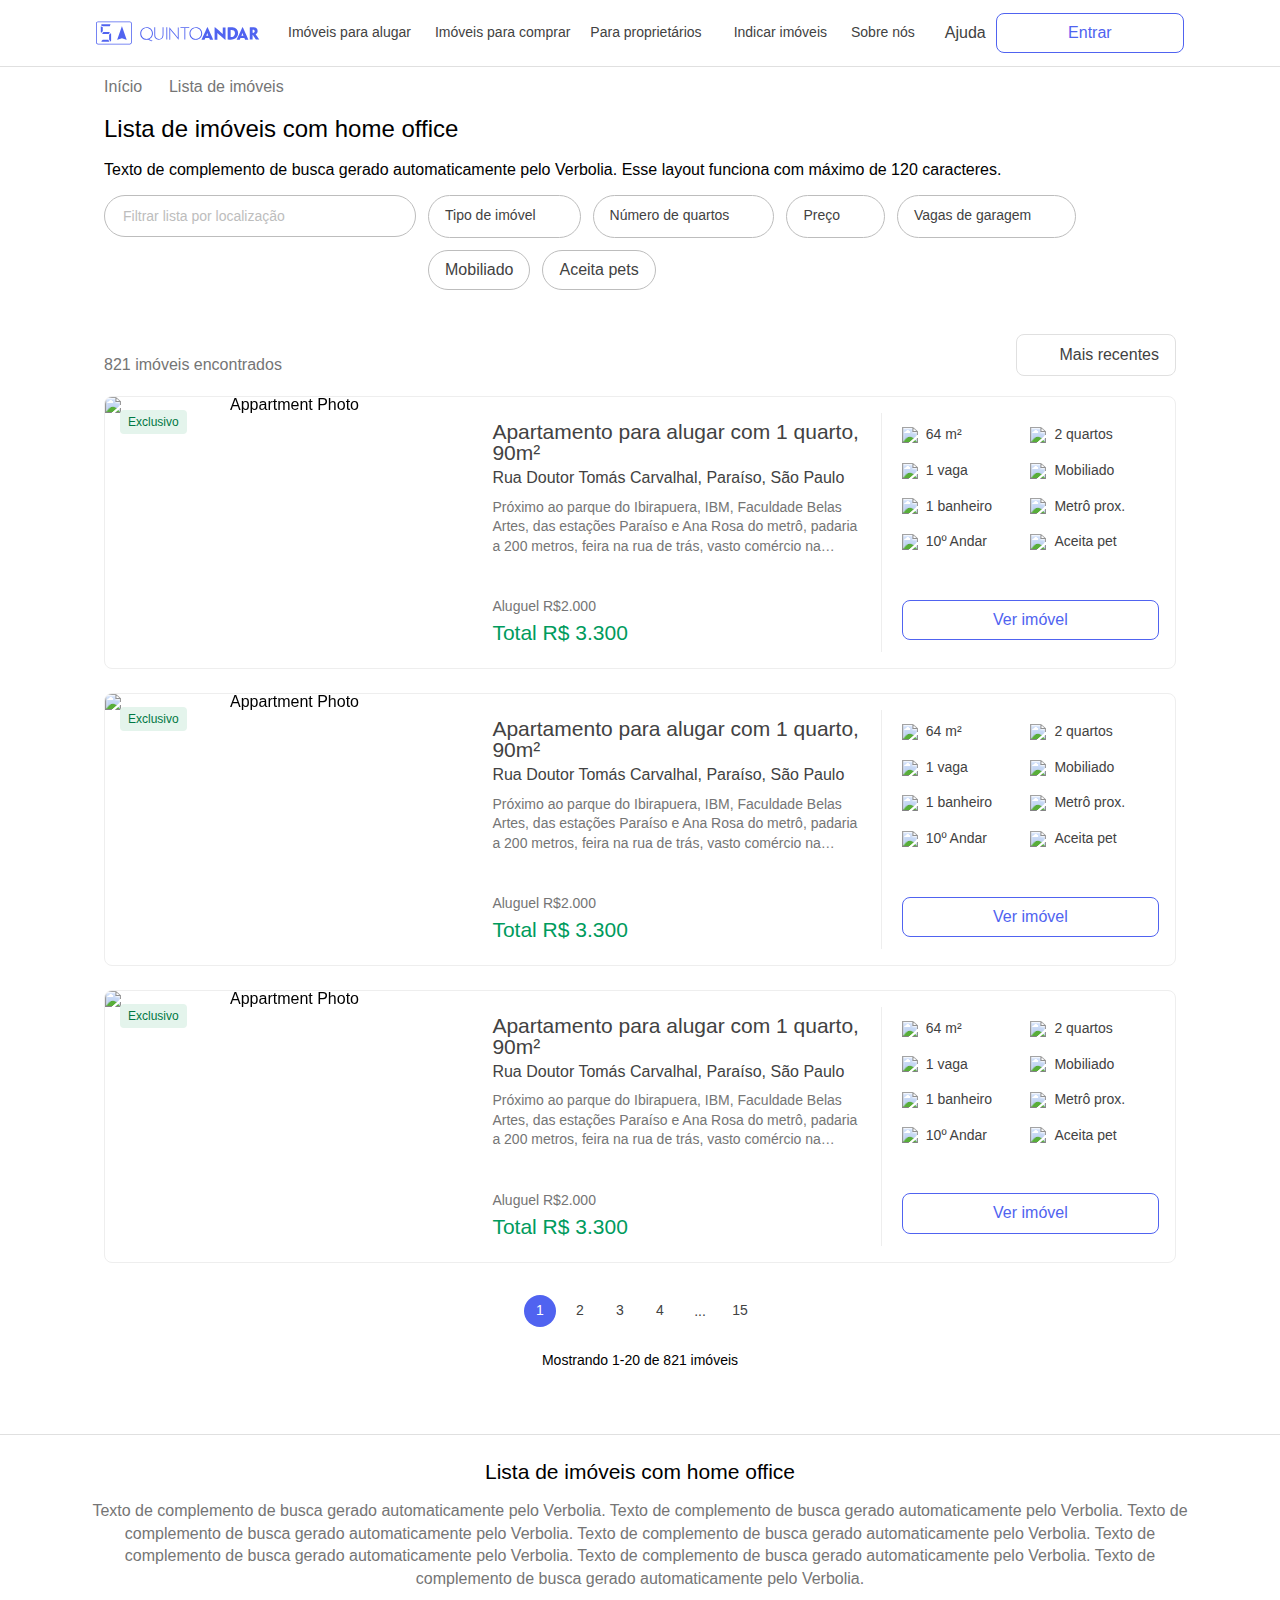
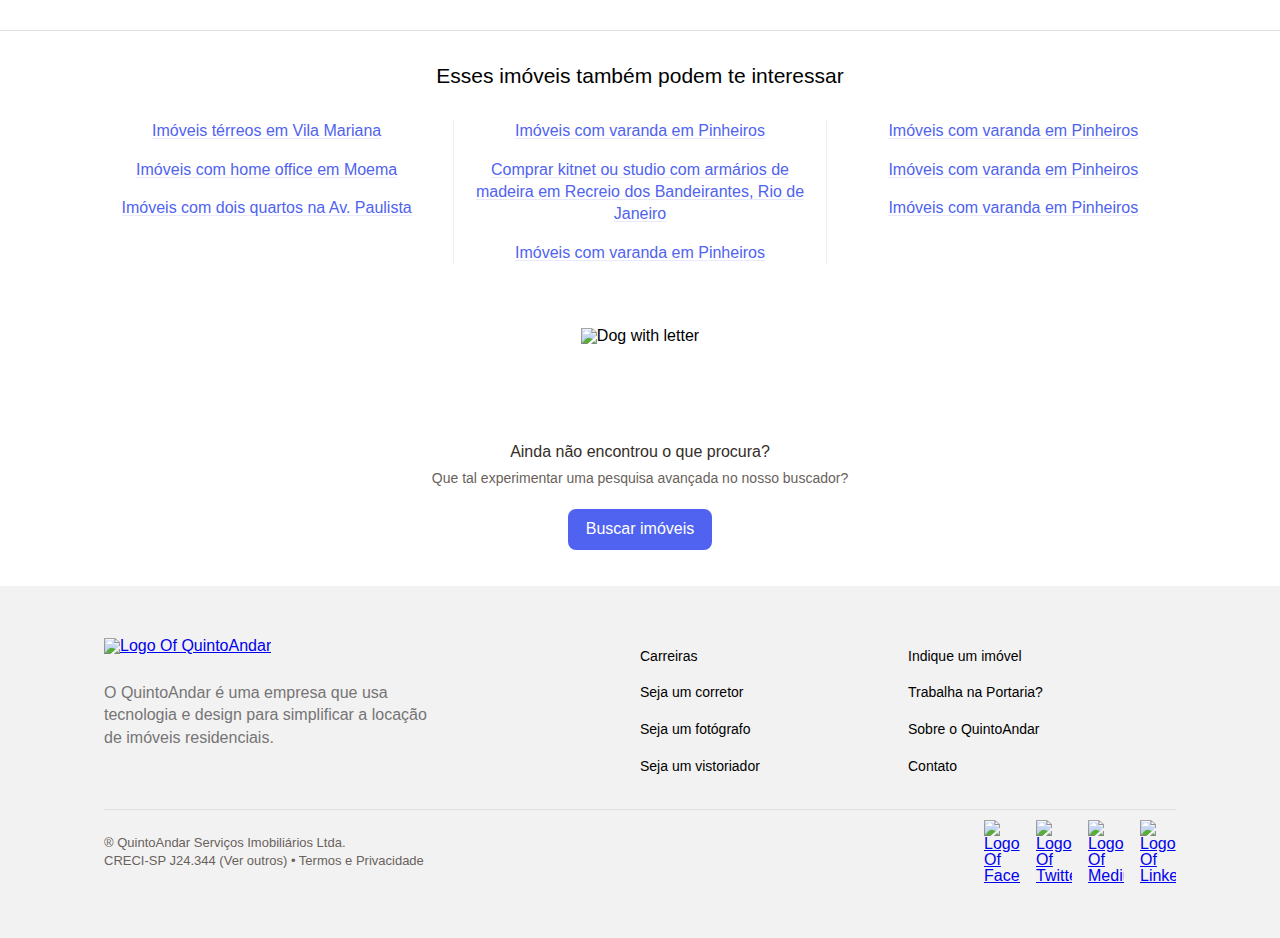
==== commit aa9386ee: "edits by client round 1" ====
--- a/index.html
+++ b/index.html
@@ -13,7 +13,6 @@
   </head>
   <body>
     <div class="site-container">
-      <!--===== Header =====-->
       <header class="header">
         <div class="container header-container">
           <div class="burger-wrapper">
@@ -23,30 +22,12 @@
           </div>
           <a href="#" class="header-logo">
             <img
-              src="img/logo-icon.svg"
-              alt="Logo Of QuintoAndar"
-              class="logo__icon"
-            />
-            <img
-              src="img/logo-text.svg"
+              src="img/main-logo.svg"
               alt="Logo Of QuintoAndar"
               class="logo__text"
             />
           </a>
           <div class="header-navbar">
-            <div class="header-search">
-              <button class="search__btn btn-reset">
-                <i class="icon-search"></i>
-              </button>
-              <input type="search" id="h-search" placeholder="Nova busca" />
-              <button
-                type="reset"
-                class="btn-reset search__reset"
-                title="Click me to clear the input field"
-              >
-                <i class="icon-close"></i>
-              </button>
-            </div>
             <ul class="nav">
               <li class="nav__item">
                 <a href="#" class="nav__link">Imóveis para alugar</a>
@@ -80,15 +61,9 @@
               </li>
             </ul>
             <a href="#" class="help__link">Ajuda</a>
-            <div class="personal-container">
-              <div class="personal__photo">
-                <img src="img/avatar.svg" alt="Your Avatar" class="avatar" />
-              </div>
-              <div class="personal__name">Lara Telles</div>
-              <button class="personal-dropdown__trigger btn-reset">
-                <i class="icon-arrow-down"></i>
-              </button>
-            </div>
+            <a href="#" class="header-login btn-reset">
+              Entrar
+            </a>
             <div class="burger-wrapper">
               <button class="burger">
                 <span class="burger__line"></span>
@@ -98,7 +73,6 @@
         </div>
       </header>
       <main class="main">
-        <!--===== Estate Filter =====-->
         <section class="estate-filter">
           <div class="container estate-filter-container">
             <ul class="breadcrumbs-list">
@@ -335,7 +309,7 @@
                 </div>
                 <div class="checkbox-container">
                   <input type="checkbox" id="furniture" name="animal" />
-                  <label for="furniture">Mobília</label>
+                  <label for="furniture">Mobiliado</label>
                 </div>
                 <div class="checkbox-container">
                   <input type="checkbox" id="pets" name="animal" />
@@ -345,8 +319,6 @@
             </div>
           </div>
         </section>
-
-        <!--===== Estate Hero =====-->
         <section class="estate-hero">
           <div class="container estate-hero-container">
             <div class="estate-hero-info">
@@ -760,7 +732,6 @@
             </div>
           </div>
         </section>
-        <!--===== Estate Info =====-->
         <section class="estate-info">
           <div class="container estate-info-container">
             <h2 class="block__title">Lista de imóveis com home office</h2>
@@ -776,7 +747,6 @@
             </p>
           </div>
         </section>
-        <!--===== Estate Properties =====-->
         <section class="estate-properties">
           <div class="container estate-properties-container">
             <h2 class="block__title">
@@ -851,7 +821,6 @@
           </div>
         </section>
       </main>
-      <!--===== Footer =====-->
       <footer class="footer">
         <div class="container footer-container">
           <div class="footer-main">
@@ -885,7 +854,7 @@
           <div class="footer-copyright">
             <p>
               ® QuintoAndar Serviços Imobiliários Ltda. <br />CRECI-SP J24.344
-              (Ver outros) • Termos e Privacidade <br />Versão: 08/08/2018 21:25
+              (Ver outros) • Termos e Privacidade
             </p>
             <div class="footer-social-list">
               <a href="#" class="footer-social__link">
--- a/css/precss.css
+++ b/css/precss.css
@@ -0,0 +1,1620 @@
+@font-face {
+  font-family: "icomoon";
+  src: url("../fonts/icomoon.eot?55og1");
+  src: url("../fonts/icomoon.eot?55og1#iefix") format("embedded-opentype"),
+    url("../fonts/icomoon.ttf?55og1") format("truetype"),
+    url("../fonts/icomoon.woff?55og1") format("woff"),
+    url("../fonts/icomoon.svg?55og1#icomoon") format("svg");
+  font-weight: normal;
+  font-style: normal;
+  font-display: block;
+}
+
+[class^="icon-"],
+[class*=" icon-"] {
+  /* use !important to prevent issues with browser extensions that change fonts */
+  font-family: "icomoon" !important;
+  speak: never;
+  font-style: normal;
+  font-weight: normal;
+  font-variant: normal;
+  text-transform: none;
+  line-height: 1;
+  /* Better Font Rendering =========== */
+  -webkit-font-smoothing: antialiased;
+  -moz-osx-font-smoothing: grayscale;
+}
+.icon-checkbox:before {
+  content: "\e903";
+}
+.icon-arrow-right:before {
+  content: "\e904";
+}
+.icon-arrow-down:before {
+  content: "\e900";
+}
+.icon-close:before {
+  content: "\e901";
+}
+.icon-search:before {
+  content: "\e902";
+}
+.container {
+  max-width: 1200px;
+  margin: auto;
+  padding: 0 15px;
+}
+html,
+body,
+div,
+span,
+applet,
+object,
+iframe,
+h1,
+h2,
+h3,
+h4,
+h5,
+h6,
+p,
+blockquote,
+pre,
+a,
+abbr,
+acronym,
+address,
+big,
+cite,
+code,
+del,
+dfn,
+em,
+img,
+ins,
+kbd,
+q,
+s,
+samp,
+small,
+strike,
+strong,
+sub,
+sup,
+tt,
+var,
+b,
+u,
+i,
+center,
+dl,
+dt,
+dd,
+ol,
+ul,
+li,
+fieldset,
+form,
+label,
+legend,
+table,
+caption,
+tbody,
+tfoot,
+thead,
+tr,
+th,
+td,
+article,
+aside,
+canvas,
+details,
+embed,
+figure,
+figcaption,
+footer,
+header,
+hgroup,
+menu,
+nav,
+output,
+ruby,
+section,
+summary,
+time,
+mark,
+audio,
+video {
+  margin: 0;
+  padding: 0;
+  vertical-align: baseline;
+}
+/* HTML5 display-role reset for older browsers */
+article,
+aside,
+details,
+figcaption,
+figure,
+footer,
+header,
+hgroup,
+menu,
+nav,
+section {
+  display: block;
+}
+html {
+  box-sizing: border-box;
+}
+*,
+*::before,
+*::after {
+  box-sizing: border-box;
+}
+body {
+  margin: 0;
+}
+img {
+  max-width: 100%;
+}
+button {
+  margin: 0;
+  padding: 0;
+}
+ul {
+  padding: 0;
+}
+.site-container {
+  margin: 0 auto;
+  overflow: hidden;
+}
+.swiper-container {
+  margin-left: auto;
+  margin-right: auto;
+  position: relative;
+  overflow: hidden;
+  list-style: none;
+  padding: 0;
+  z-index: 1;
+}
+.swiper-container-vertical > .swiper-wrapper {
+  flex-direction: column;
+}
+.swiper-wrapper {
+  position: relative;
+  width: 100%;
+  height: 100%;
+  z-index: 1;
+  display: flex;
+  transition-property: transform;
+  box-sizing: content-box;
+}
+.swiper-slide {
+  flex-shrink: 0;
+  width: 100%;
+  height: 100%;
+  position: relative;
+  transition-property: transform;
+}
+.swiper-pagination {
+  position: absolute;
+  text-align: center;
+  transition: 300ms opacity;
+  transform: translate3d(0, 0, 0);
+  z-index: 10;
+}
+.swiper-pagination.swiper-pagination-hidden {
+  opacity: 0;
+}
+/* Common Styles */
+.swiper-pagination-fraction,
+.swiper-pagination-custom,
+.swiper-container-horizontal > .swiper-pagination-bullets {
+  bottom: 10px;
+  left: 0;
+  width: 100%;
+}
+.swiper-pagination-bullet {
+  width: 7px;
+  height: 7px;
+  display: inline-block;
+  margin: 0 4px;
+}
+.swiper-pagination-clickable .swiper-pagination-bullet {
+  cursor: pointer;
+}
+.swiper-pagination-bullet-active {
+  opacity: 1;
+  width: 9px;
+  height: 9px;
+}
+.swiper-container {
+  width: 100%;
+}
+.swiper-slide {
+  position: relative;
+  width: 100%;
+  max-width: 100%;
+  text-align: center;
+  display: flex;
+  justify-content: center;
+  align-items: center;
+}
+.swiper-slide img {
+  display: block;
+  width: 100%;
+  height: 100%;
+  -o-object-fit: cover;
+  object-fit: cover;
+}
+.swiper-button {
+  position: absolute;
+  height: 100%;
+  width: 56px;
+  top: 0;
+  z-index: 3;
+  display: flex;
+  align-items: center;
+  justify-content: center;
+  opacity: 0;
+  visibility: hidden;
+}
+.swiper-button:before {
+  content: "\e900";
+}
+.swiper-button-prev {
+  left: 0;
+}
+.swiper-button-prev:before {
+  transform: rotate(90deg);
+}
+.swiper-button-next {
+  right: 0;
+}
+.swiper-button-next:before {
+  transform: rotate(-90deg);
+}
+.swiper-button-disabled {
+  display: none;
+}
+.slider__badge {
+  position: absolute;
+  top: 13px;
+  left: 15px;
+  z-index: 6;
+  padding: 3px 8px;
+}
+.slider__link {
+  position: absolute;
+  z-index: 2;
+  top: 50%;
+  left: 50%;
+  transform: translate(-50%, -50%);
+  padding: 12px 16px;
+}
+.swiper-wrapper .swiper-slide:last-child:before {
+  content: "";
+  position: absolute;
+  z-index: 1;
+  left: 0;
+  top: 0;
+  width: 100%;
+  height: 100%;
+}
+.is-hidden {
+  display: none !important;
+}
+.is-visible {
+  display: block;
+}
+.lock {
+  overflow: hidden;
+}
+.btn-reset {
+  padding: 0;
+}
+.container {
+  max-width: 1366px;
+  margin: 0 auto;
+  padding: 0 24px;
+}
+.block__title {
+  text-align: center;
+}
+.header {
+  height: 67px;
+  position: fixed;
+  top: 0;
+  left: 0;
+  width: 100%;
+  z-index: 50;
+}
+.header .container {
+  height: 100%;
+}
+.header-navbar {
+  width: 100%;
+  display: flex;
+  align-items: center;
+  justify-content: space-between;
+}
+.header-logo {
+  display: flex;
+  align-items: center;
+  margin-right: 16px;
+  min-width: 164px;
+  max-width: 164px;
+}
+.header-container {
+  position: relative;
+  display: flex;
+  align-items: center;
+  justify-content: space-between;
+  padding: 8px 16px;
+}
+.header-search {
+  position: relative;
+  display: flex;
+  align-items: center;
+  max-width: 248px;
+  width: 100%;
+  padding: 8px 36px 8px 8px;
+  margin-right: 16px;
+}
+.header-search .search__reset {
+  position: absolute;
+  top: 50%;
+  right: 12px;
+  transform: translateY(-50%);
+  display: flex;
+  align-items: center;
+  justify-content: center;
+  opacity: 0;
+  visibility: hidden;
+}
+.header-login {
+  position: relative;
+  text-align: center;
+  padding: 8px 38px;
+  overflow: hidden;
+}
+.header-login .ripple {
+  position: absolute;
+  transform: scale(0);
+}
+#h-search {
+  margin-left: 8px;
+  min-width: 100px;
+  width: 100%;
+}
+.header-search .search__reset.active {
+  opacity: 1;
+  visibility: visible;
+}
+.nav {
+  display: flex;
+  align-items: center;
+}
+.nav__item {
+  display: flex;
+  padding: 0 12px;
+}
+.nav__link,
+.help__link {
+  white-space: nowrap;
+}
+.sub-menu {
+  position: absolute;
+  left: 8px;
+  top: 100%;
+  padding: 8px 0;
+  width: fit-content;
+  transform: translate(0, -5px);
+  opacity: 0;
+  visibility: hidden;
+  pointer-events: none;
+}
+.sub-menu__link {
+  padding: 10px 20px;
+  white-space: nowrap;
+  display: block;
+}
+.has-sub-menu {
+  display: flex;
+  align-items: center;
+  justify-content: space-between;
+  position: relative;
+  padding: 8px 20px 8px 8px;
+}
+.has-sub-menu:hover .sub-menu {
+  opacity: 1;
+  visibility: visible;
+  transform: translate(0, 0);
+  pointer-events: all;
+}
+.has-sub-menu:hover i {
+  transform: rotate(-180deg);
+}
+.has-sub-menu i {
+  position: absolute;
+  top: 10px;
+  right: 0;
+}
+.nav-dropdown__btn .nav__link {
+  padding: 0;
+}
+.nav-dropdown__btn .icon-arrow-down {
+  margin-left: 4px;
+}
+.help__link {
+  margin: 0 28px 0 auto;
+}
+.personal-container {
+  display: flex;
+  align-items: center;
+  justify-content: space-between;
+  padding: 8px;
+}
+.personal__photo {
+  width: 32px;
+  height: 32px;
+  overflow: hidden;
+}
+.personal__photo img {
+  width: 100%;
+  height: 100%;
+}
+.personal__name {
+  margin-left: 12px;
+  margin-right: 4px;
+  white-space: nowrap;
+}
+.personal-dropdown__trigger {
+  display: flex;
+  align-items: center;
+  justify-content: center;
+}
+.burger-wrapper {
+  display: none;
+}
+.burger {
+  position: relative;
+  padding: 0;
+  width: 18px;
+  height: 10px;
+}
+.burger::before,
+.burger::after {
+  content: "";
+  position: absolute;
+  height: 2px;
+}
+.burger::before {
+  width: 100%;
+  left: 0;
+  top: 0;
+  transform: translate(0, 0);
+}
+.burger::after {
+  width: 100%;
+  left: 0;
+  bottom: 0;
+  transform: translate(0, 0);
+}
+.burger__line {
+  position: absolute;
+  left: 0;
+  top: 50%;
+  width: 100%;
+  height: 2px;
+  transform: translate(0, -50%);
+}
+.burger--active::before {
+  top: 50%;
+  transform: rotate(45deg);
+}
+.burger--active::after {
+  top: 50%;
+  transform: rotate(-45deg);
+}
+.burger--active .burger__line {
+  transform: scale(0);
+}
+.burger-wrapper {
+  padding: 7px;
+}
+
+.footer-container {
+  max-width: 1078px;
+  padding: 48px 24px 68px;
+}
+.footer__logo {
+  display: flex;
+  align-items: center;
+  justify-content: flex-start;
+  min-height: 24px;
+  margin-bottom: 24px;
+}
+.footer-line {
+  width: 100%;
+  height: 1px;
+  margin-top: 32px;
+  margin-bottom: 24px;
+}
+.footer-main {
+  display: flex;
+  flex-wrap: wrap;
+}
+.footer-desktop {
+  width: 50%;
+}
+.footer-desktop p {
+  max-width: 328px;
+}
+.footer-list {
+  margin-top: 13px;
+  width: 25%;
+  display: flex;
+  flex-direction: column;
+  align-items: flex-start;
+}
+.footer__link:not(:last-child) {
+  margin-bottom: 16px;
+}
+.footer-copyright {
+  display: flex;
+  align-items: center;
+  justify-content: space-between;
+}
+.footer-social-list {
+  display: flex;
+  align-items: center;
+}
+.footer-social__link {
+  display: flex;
+  align-items: center;
+  justify-content: center;
+  max-width: 36px;
+  max-height: 36px;
+}
+.footer-social__link:hover img {
+  transform: scale(1.1);
+}
+.footer-social__link img {
+  width: 100%;
+  height: 100%;
+  transition: all 0.3s ease-in-out;
+}
+.footer-social__link:not(:last-child) {
+  margin-right: 16px;
+}
+
+@media (max-width: 767px) {
+  .footer-container {
+    padding: 32px 24px 40px;
+  }
+  .footer-desktop {
+    display: none;
+  }
+  .footer-list {
+    width: 100%;
+    margin: 0;
+  }
+  .footer-list:not(:last-child) {
+    margin-bottom: 24px;
+    padding-bottom: 32px;
+  }
+  .footer-copyright {
+    flex-direction: column-reverse;
+  }
+  .footer-social-list {
+    margin-bottom: 16px;
+  }
+}
+.breadcrumbs-list {
+  display: flex;
+  align-items: center;
+  justify-content: flex-start;
+  margin-bottom: 16px;
+}
+.breadcrumbs__item {
+  display: flex;
+  align-items: center;
+  justify-content: center;
+}
+.breadcrumbs__item .icon-arrow-right {
+  margin: 0 4px;
+}
+.estate-filter {
+  padding-top: 75px;
+  padding: 75px 0 8px 0;
+  width: 100%;
+  z-index: 49;
+}
+.estate-filter__description {
+  white-space: nowrap;
+  overflow: hidden;
+  text-overflow: ellipsis;
+  max-width: 120ch;
+}
+.estate__title {
+  margin-bottom: 16px;
+}
+.dropdown__close {
+  display: none;
+}
+.dropdown-search {
+  display: flex;
+  align-items: center;
+  justify-content: space-between;
+  width: -webkit-fit-content;
+  width: -moz-fit-content;
+  width: fit-content;
+  padding: 0;
+  width: 312px;
+  min-width: 312px;
+}
+.dropdown-search .dropdown-label {
+  width: 100%;
+  height: 100%;
+  padding: 10px 16px;
+  height: 40px;
+}
+.dropdown-search .dropdown-list {
+  position: absolute;
+  top: 50px;
+  height: fit-content;
+  min-height: unset;
+  min-width: unset;
+  width: 100%;
+  max-height: 384px;
+  overflow: auto;
+}
+.dropdown-search.has-value .dropdown-label:after {
+  display: none;
+}
+.dropdown-search.has-value .search-reset {
+  display: block;
+}
+#e-search {
+  width: 100%;
+}
+.estate-filter-wrapper {
+  position: relative;
+  display: flex;
+  align-items: flex-start;
+  justify-content: flex-start;
+  white-space: nowrap;
+  padding-top: 16px;
+}
+.estate-filter-wrapper .vertical-line {
+  position: relative;
+  align-self: center;
+  margin: 0 12px;
+}
+.estate-filter-wrapper .vertical-line::after {
+  content: "";
+  position: absolute;
+  top: 50%;
+  left: 50%;
+  width: 1px;
+  height: 36px;
+  transform: translate(-50%, -50%);
+}
+.estate-filter-list {
+  display: flex;
+  flex-wrap: nowrap;
+  align-items: center;
+  justify-content: flex-start;
+  height: -webkit-fit-content;
+  height: -moz-fit-content;
+  height: fit-content;
+}
+.estate-filter-list .checkbox-container {
+  margin: 0 12px 12px 0;
+}
+.estate-filter-item {
+  position: relative;
+}
+.estate-filter-item:not(:last-child) {
+  margin-right: 12px;
+}
+.dropdown .btn-reset {
+  z-index: 99;
+  display: none;
+  margin-right: 12px;
+}
+.dropdown {
+  position: relative;
+  margin: 0 12px 12px 0;
+}
+.dropdown.on .dropdown-label:active::before {
+  opacity: 0;
+  visibility: hidden;
+}
+.dropdown.on .dropdown-list {
+  transform: scale(1, 1);
+}
+.dropdown.on .dropdown-list .dropdown-option {
+  opacity: 1;
+}
+.dropdown-search .dropdown-label {
+  width: 100%;
+}
+.dropdown-search .dropdown-label:after {
+  content: "\e902";
+}
+.dropdown-list {
+  z-index: 20;
+  min-height: 128px;
+  min-width: 360px;
+  position: absolute;
+  top: 50px;
+  right: 0;
+  padding: 24px 16px;
+  transform-origin: 50% 0;
+  transform: scale(1, 0);
+}
+.dropdown__badge {
+margin-left: 8px;
+}
+.dropdown-item {
+  position: relative;
+  display: flex;
+  align-items: center;
+  justify-content: flex-start;
+  padding-left: 8px;
+}
+.dropdown-item:not(:first-child) {
+  margin-top: 24px;
+}
+.dropdown-buttons {
+  margin-top: 24px;
+  display: flex;
+  align-items: center;
+  justify-content: space-between;
+}
+.dropdown-buttons button {
+  padding: 8px 16px;
+}
+.dropdown-option {
+  display: block;
+  padding: 0 12px;
+  position: relative;
+  display: flex;
+  align-items: center;
+  user-select: none;
+  padding-left: 30px;
+  margin-top: 2px;
+}
+.dropdown-option::after {
+  content: "";
+  position: absolute;
+  left: 0;
+  top: 50%;
+  transform: translateY(-50%);
+  display: inline-block;
+  width: 18px;
+  height: 18px;
+  flex-shrink: 0;
+  flex-grow: 0;
+  margin-right: 12px;
+}
+.dropdown-option::before {
+  content: "\e903";
+  position: absolute;
+  left: 1px;
+  top: 50%;
+  width: 18px;
+  height: 18px;
+  transform: translateY(-50%);
+  opacity: 0;
+  visibility: hidden;
+}
+.dropdown-label {
+  display: flex;
+  align-items: center;
+  justify-content: space-between;
+}
+.dropdown-label.default span:before {
+  display: block;
+}
+.dropdown-label.default:after {
+  display: block;
+}
+.dropdown-label.default button {
+  display: none;
+}
+.pricing.has-value .dropdown-label span:before {
+  display: none;
+}
+.dropdown-label.one-selected:after {
+  display: none;
+}
+.dropdown-label.one-selected span {
+  padding-right: 8px;
+}
+.dropdown-label.one-selected button {
+  display: block;
+}
+.dropdown-label.multiple-selected:after {
+  display: none;
+}
+.dropdown-label.multiple-selected span {
+  padding-right: 8px;
+}
+.dropdown-label.multiple-selected span:before {
+  display: block;
+}
+.dropdown-label.multiple-selected button {
+  display: block;
+}
+.dropdown-label span {
+  width: 100%;
+  height: 100%;
+  display: flex;
+  padding: 10px 44px 11px 16px;
+}
+.dropdown-label span:before {
+  content: attr(data-title);
+  display: none;
+}
+.dropdown-label:after {
+  content: "\e900";
+  position: absolute;
+  right: 12px;
+  top: 50%;
+  pointer-events: none;
+  transform: translate(0, -50%);
+}
+.dropdown-label::before {
+  content: "";
+  position: absolute;
+  top: -3px;
+  left: -3px;
+  width: calc(100% + 6px);
+  height: calc(100% + 6px);
+  opacity: 0;
+  visibility: hidden;
+}
+.dropdown-label:active::before {
+  visibility: visible;
+  opacity: 1;
+}
+.dropdown-label_active:active::before {
+  opacity: 0;
+  visibility: hidden;
+}
+.dropdown-label_selected .icon-close {
+  display: block;
+}
+.dropdown [type="checkbox"] {
+  position: absolute;
+  width: -webkit-fit-content;
+  width: -moz-fit-content;
+  width: fit-content;
+  margin: 0;
+  opacity: 0;
+  z-index: -1;
+}
+.dropdown [type="checkbox"]:checked ~ .dropdown-option::before {
+  opacity: 1;
+  visibility: visible;
+  z-index: 1;
+}
+.radio-container,
+.checkbox-container {
+  margin: 0;
+}
+.radio-container input[type="radio"],
+.checkbox-container input[type="checkbox"] {
+  display: none;
+}
+.radio-container label,
+.checkbox-container label {
+  display: block;
+  padding: 9px 16px;
+  width: -webkit-fit-content;
+  width: -moz-fit-content;
+  width: fit-content;
+}
+.radio-container:not(:last-child) {
+  margin-right: 10px;
+}
+.bedrooms .dropdown-item {
+  margin-top: 20px;
+}
+.garage .dropdown-list {
+  flex-direction: column;
+}
+.pricing .dropdown-list {
+  display: flex;
+  align-items: center;
+  justify-content: space-between;
+  flex-wrap: wrap;
+}
+.pricing .dropdown__badge {
+  margin: 0;
+}
+.pricing .dropdown-item {
+  max-width: 148px;
+  display: flex;
+  flex-direction: column;
+  align-items: flex-start;
+  margin: 0;
+}
+.pricing .dropdown-item:nth-child(2) {
+  padding: 0;
+  padding-right: 8px;
+}
+.pricing .dropdown-buttons {
+  width: 100%;
+}
+.input-box {
+  position: relative;
+  margin-top: 8px;
+  max-width: 148px;
+}
+.dropdown-search .btn-reset {
+  margin: 0;
+}
+/* Chrome, Safari, Edge, Opera */
+input::-webkit-outer-spin-button,
+input::-webkit-inner-spin-button {
+  -webkit-appearance: none;
+  margin: 0;
+}
+
+/* Firefox */
+input[type="number"] {
+  -moz-appearance: textfield;
+}
+.input-box::before {
+  content: "R$";
+  position: absolute;
+  left: 16px;
+  top: 50%;
+  transform: translateY(-50%);
+  opacity: 0;
+  visibility: hidden;
+}
+.input-box input {
+  width: 148px;
+  padding: 12px 16px 12px 16px;
+}
+
+.input-box.active:before {
+  opacity: 1;
+  visibility: visible;
+}
+.input-box.active input {
+  padding: 12px 16px 12px 40px;
+}
+.estate-hero {
+  margin-top: 24px;
+  margin-bottom: 32px;
+}
+.estate-hero-card {
+  display: flex;
+  align-items: stretch;
+  justify-content: flex-start;
+  overflow: hidden;
+}
+.estate-hero-card:not(:first-child) {
+  margin-top: 24px;
+}
+.estate-hero-card-slider {
+  max-width: 424px;
+  width: 100%;
+}
+.estate-hero-card-slider img {
+  width: 100%;
+  height: 100%;
+  max-width: none;
+}
+.estate-hero-card-slider:hover .swiper-button {
+  opacity: 1;
+  visibility: visible;
+}
+.estate-hero-card-info {
+  max-width: 544px;
+  display: flex;
+  flex-direction: column;
+  align-items: flex-start;
+  justify-content: flex-start;
+  padding: 24px 16px 24px 24px;
+}
+.estate-hero-card__title {
+  margin-bottom: 4px;
+}
+.estate-hero-card__subtitle {
+  margin-bottom: 8px;
+}
+.estate-hero-card__description {
+  overflow: hidden;
+  text-overflow: ellipsis;
+  display: -webkit-box;
+  -webkit-line-clamp: 3;
+  -webkit-box-orient: vertical;
+}
+.estate-hero-card-price {
+  margin-top: auto;
+  display: flex;
+  flex-direction: column;
+  align-items: flex-start;
+}
+.estate-hero-card-price__rent {
+  margin-bottom: 4px;
+}
+.estate-hero-card-properties {
+  margin: 16px 0;
+  padding: 12px 16px 12px 20px;
+  display: flex;
+  flex-wrap: wrap;
+  align-items: center;
+  justify-content: space-between;
+}
+.estate-hero-card-properties__item {
+  flex: 0 0 50%;
+  display: flex;
+  align-items: center;
+  margin-bottom: 16px;
+}
+.estate-hero-card-properties__icon {
+  max-width: 16px;
+  max-height: 16px;
+  min-width: 16px;
+  margin-right: 8px;
+}
+.estate-hero-card-properties__icon img {
+  width: 100%;
+  height: 100%;
+}
+.estate-hero-card__link {
+  position: relative;
+  margin-top: 32px;
+  width: 100%;
+  text-align: center;
+  padding: 8px 16px;
+  overflow: hidden;
+}
+.estate-hero-card__link .ripple {
+  position: absolute;
+  transform: scale(0);
+  -webkit-animation: ripple 0.4s linear;
+  animation: ripple 0.4s linear;
+}
+
+@-webkit-keyframes ripple {
+  to {
+    transform: scale(2);
+    opacity: 0;
+  }
+}
+
+@keyframes ripple {
+  to {
+    transform: scale(2);
+    opacity: 0;
+  }
+}
+.estate-hero-info {
+  display: flex;
+  align-items: flex-end;
+  justify-content: space-between;
+  margin-bottom: 20px;
+}
+.sort-dropdown {
+  z-index: 9;
+  position: relative;
+}
+.sort-dropdown .mobile {
+  display: none;
+}
+.sort-dropdown__trigger {
+  display: flex;
+  align-items: center;
+  justify-content: space-between;
+  padding: 8px 16px;
+}
+.sort-dropdown__trigger span {
+  margin-left: 8px;
+}
+.sort-dropdown-list {
+  position: absolute;
+  top: 50px;
+  right: 0;
+  display: flex;
+  flex-direction: column;
+  align-items: flex-start;
+  min-width: 256px;
+  padding: 8px 0;
+}
+.sort-dropdown__item {
+  padding: 12px;
+  width: 100%;
+}
+#s-select {
+  padding: 8px 16px 8px 48px;
+  -webkit-appearance: none;
+  -moz-appearance: none;
+  appearance: none;
+}
+.pagination {
+  display: flex;
+  align-items: center;
+  justify-content: center;
+}
+.pagination-container {
+  display: flex;
+  flex-direction: column;
+  align-items: center;
+  justify-content: center;
+  padding: 32px 16px;
+}
+.pagination-result {
+  margin-top: 24px;
+}
+.pagination-item {
+  display: flex;
+  align-items: center;
+  justify-content: center;
+  padding: 0 12px;
+  margin: 0 4px;
+  width: 32px;
+  height: 32px;
+}
+.pagination-item.prev {
+  transform: rotate(90deg);
+  margin-right: 16px;
+}
+.pagination-item.next {
+  transform: rotate(-90deg);
+  margin-right: 16px;
+}
+.estate-info {
+  padding: 24px 16px 40px;
+  text-align: center;
+}
+.estate-info-container {
+  max-width: 1045px;
+  padding: 0;
+}
+.estate-info p {
+  margin-top: 16px;
+}
+.estate-properties {
+  padding: 32px 16px 36px;
+}
+.estate-properties-container {
+  display: flex;
+  flex-wrap: wrap;
+  align-items: flex-start;
+  padding: 0;
+}
+.estate-properties .block__title {
+  width: 100%;
+  margin-bottom: 32px;
+}
+.estate-properties-list {
+  position: relative;
+  width: 33.3333%;
+  display: flex;
+  flex-direction: column;
+  justify-content: flex-start;
+  align-items: center;
+  text-align: center;
+  padding: 0 10px;
+}
+.estate-properties-list:nth-child(3)::before,
+.estate-properties-list:nth-child(3)::after {
+  content: "";
+  position: absolute;
+  top: 0;
+  width: 1px;
+  height: 100%;
+}
+.estate-properties-list:nth-child(3)::before {
+  left: 0;
+}
+.estate-properties-list:nth-child(3)::after {
+  right: 0;
+}
+.estate-properties__item:not(:last-child) {
+  margin-bottom: 16px;
+}
+.estate-properties-more {
+  margin-top: 64px;
+  width: 100%;
+  display: flex;
+  flex-direction: column;
+  align-items: center;
+  text-align: center;
+}
+.estate-properties-more__image {
+  min-height: 98px;
+  margin-bottom: 16px;
+}
+.estate-properties-more .block__subtitle {
+  margin-bottom: 8px;
+}
+.estate-properties-more p {
+  margin-bottom: 20px;
+}
+.estate-properties-more__link {
+  padding: 8px 16px;
+}
+@media (max-width: 1400px) {
+  .has-sub-menu i {
+    top: 7px;
+  }
+  .container {
+    max-width: 1120px;
+  }
+  .help__link {
+    margin: 0 10px 0 18px;
+  }
+  .estate-filter-wrapper .vertical-line {
+    display: none;
+  }
+  .header-login {
+    width: 100%;
+  }
+  .estate-filter-list {
+    flex-wrap: wrap;
+  }
+}
+
+@media (max-width: 1200px) {
+  .has-sub-menu i {
+    top: 2px;
+    right: -25px;
+  }
+  .header {
+    height: 57px;
+  }
+  .nav__item {
+    padding: 0;
+  }
+  .help__link {
+    padding: 8px;
+    margin: 0;
+  }
+  .estate-filter {
+    padding-top: 65px;
+  }
+  .burger-wrapper {
+    display: block;
+  }
+  .burger {
+    display: flex;
+  }
+  .logo__text {
+    display: block;
+    margin-left: 10px;
+  }
+  .header-container {
+    padding: 16px 24px 16px 17px;
+  }
+  .header-navbar {
+    z-index: 99;
+    position: fixed;
+    top: 0;
+    left: 0;
+    width: 100%;
+    height: 100%;
+    flex-direction: column;
+    justify-content: flex-start;
+    align-items: flex-start;
+    padding: 16px;
+    overflow: auto;
+    transform: translateX(-150vw);
+  }
+  .header-navbar .burger-wrapper {
+    position: absolute;
+    right: 16px;
+    top: 24px;
+  }
+  .header-navbar_active {
+    transform: translateX(0);
+  }
+  .header-logo {
+    min-width: 165px;
+    min-height: 24px;
+    margin: 0 auto;
+  }
+  .header-search {
+    margin-bottom: 16px;
+  }
+  .help-link {
+    margin: 0;
+  }
+  .nav {
+    flex-direction: column;
+    align-items: flex-start;
+  }
+  .nav__link {
+    margin-bottom: 16px;
+  }
+  .nav-dropdown__btn {
+    margin-bottom: 16px;
+  }
+  .nav-dropdown__btn .nav__link {
+    margin: 0;
+  }
+  .personal-container {
+    margin: 16px 0;
+  }
+  .header-login {
+    width: auto;
+  }
+  .pagination-item {
+    display: none;
+  }
+  .pagination-item.prev, .pagination-item.next, .pagination-item:nth-child(2) {
+    display: flex;
+    width: 40px;
+    height: 40px;
+  }
+  .pagination-item:nth-child(2) {
+    margin: 0 50px;
+  }
+}
+
+@media (max-width: 991px) {
+  .breadcrumbs-list {
+    display: none;
+  }
+  .estate-filter-container {
+    padding: 0 16px;
+  }
+  .estate-filter-wrapper {
+    padding-top: 0;
+  }
+  .estate__title {
+    margin-bottom: 15px;
+  }
+  .estate-filter__description {
+    margin-bottom: 15px;
+    white-space: unset;
+    overflow: initial;
+    text-overflow: unset;
+  }
+  .estate-properties {
+    padding: 24px 16px 28px;
+  }
+  .estate-properties .block__title {
+    text-align: left;
+  }
+  .estate-properties-list {
+    width: 100%;
+    align-items: flex-start;
+    text-align: left;
+    padding: 0;
+  }
+  .estate-properties-list:nth-child(3)::before,
+  .estate-properties-list:nth-child(3)::after {
+    display: none;
+  }
+  .estate-properties__item {
+    max-width: 320px;
+    margin-bottom: 20px;
+  }
+  .estate-properties-more {
+    margin-top: 12px;
+  }
+  .estate-hero-container {
+    padding: 0 16px;
+  }
+  .estate-hero-card {
+    flex-direction: column;
+  }
+  .estate-hero-card-slider {
+    max-width: unset;
+    width: 100%;
+  }
+  .estate-hero-card-info {
+    flex-direction: column-reverse;
+  }
+  .estate-hero-card-price {
+    flex-direction: column-reverse;
+    margin-bottom: 14px;
+  }
+  .estate-hero-card-price__rent {
+    margin: 0;
+    margin-top: 4px;
+  }
+}
+
+@media (max-width: 767px) {
+  .estate-hero-card:not(:first-child) {
+    margin-top: 16px;
+  }
+  .checkbox-container label {
+    padding: 1px 8px;
+  }
+  .dropdown-label span {
+    padding: 2px 28px 3px 8px;
+  }
+  .dropdown-label::after {
+    right: 8px;
+  }
+  .dropdown-search .dropdown-label::after {
+    right: 10px;
+  }
+  .dropdown .btn-reset {
+    margin-top: 3px;
+    margin-right: 8px;
+  }
+  .sort-dropdown {
+    display: flex;
+    align-items: center;
+  }
+  .sort-dropdown .mobile {
+    margin-right: 8px;
+    display: block;
+  }
+  .sort-dropdown__trigger {
+    padding: 8px 0;
+    flex-direction: row-reverse;
+  }
+  .sort-dropdown-list {
+    top: 40px;
+    left: 0;
+  }
+  .estate-hero {
+    margin-top: 0;
+    padding-top: 10px;
+  }
+  .estate-hero-container {
+    padding-top: 3px;
+  }
+  .estate-filter-list {
+    width: 100%;
+    flex-wrap: nowrap;
+    overflow-y: hidden;
+    overflow-x: auto;
+    padding-top: 0;
+    
+  }
+  .estate-filter-list::-webkit-scrollbar {
+    display: none;
+  }
+  .estate-filter-list {
+    -ms-overflow-style: none;  /* IE and Edge */
+    scrollbar-width: none;  /* Firefox */
+  }
+  .dropdown {
+    margin-bottom: 0;
+  }
+  .dropdown-search {
+    margin: 0 0 16px 0;
+  }
+  .estate-filter-list .checkbox-container {
+    margin-bottom: 0;
+  }
+  .estate-filter.scroll-down {
+    position: fixed;
+    top: 0;
+    left: 0;
+  }
+  .estate-filter.scroll-down .estate-filter__description {
+    display: none;
+  }
+  .estate-filter.scroll-down .estate__title,
+  .estate-filter.scroll-down .dropdown-search {
+    display: none;
+  }
+  .estate-filter.scroll-up .dropdown-search {
+    display: block;
+  }
+  .estate-filter-wrapper {
+    flex-direction: column;
+  }
+  .estate-filter-wrapper .vertical-line {
+    display: none;
+  }
+  .dropdown-list {
+    position: fixed;
+    top: unset;
+    bottom: 0;
+    left: 0;
+    width: 100%;
+    z-index: 101;
+    min-width: unset;
+  }
+  .dropdown.on .overflow {
+    position: fixed;
+    bottom: 0;
+    left: 0;
+    width: 100%;
+    height: 100vh;
+    z-index: 100;
+  }
+  .estate-search {
+    max-width: 100%;
+    width: unset;
+    min-width: unset;
+  }
+  .dropdown-search {
+    width: 100%;
+  }
+  .dropdown__close {
+    display: block;
+    width: 16px;
+    height: 16px;
+    position: absolute;
+    top: 20px;
+    right: 20px;
+  }
+  .dropdown__close:before,
+  .dropdown__close:after {
+    content: "";
+    width: 100%;
+    height: 1px;
+    position: absolute;
+    top: 8px;
+  }
+  .dropdown__close:before {
+    transform: rotate(135deg);
+  }
+  .dropdown__close:after {
+    transform: rotate(45deg);
+  }
+  .block__title {
+    text-align: left;
+  }
+  .estate-info {
+    text-align: left;
+  }
+  .estate-hero-card-properties {
+    padding: 8px 16px 16px 16px;
+    margin: 0;
+    justify-content: flex-start;
+  }
+  .estate-hero-card-properties__item {
+    position: relative;
+    flex: unset;
+    margin-bottom: 8px;
+  }
+  .estate-hero-card-properties__item img {
+    display: none;
+  }
+  .estate-hero-card-properties__item:not(:first-child)::before {
+    content: "•";
+    margin: 0 5px;
+  }
+  .estate-hero-card__link {
+    display: none;
+  }
+  .estate-hero-card-info {
+    padding: 12px 16px 8px 16px;
+  }
+  .estate-hero-card__description {
+    overflow: hidden;
+    text-overflow: ellipsis;
+    display: -webkit-box;
+    -webkit-line-clamp: 2;
+    -webkit-box-orient: vertical;
+  }
+  .estate-hero-info {
+    flex-direction: column;
+    align-items: flex-start;
+    justify-content: flex-start;
+  }
+  .swiper-button {
+    top: 50%;
+    transform: translateY(-50%);
+    width: 32px;
+    height: 32px;
+  }
+  .swiper-button-next {
+    right: 5px;
+  }
+  .swiper-button-prev {
+    left: 5px;
+  }
+  .dropdown-search {
+    min-width: unset;
+  }
+}
--- a/css/main.css
+++ b/css/main.css
@@ -8,59 +8,34 @@
 }
 
 @font-face {
-  font-family: "icomoon";
-  src: url("../fonts/icomoon.eot?55og1");
-  src: url("../fonts/icomoon.eot?55og1#iefix") format("embedded-opentype"),
-    url("../fonts/icomoon.ttf?55og1") format("truetype"),
-    url("../fonts/icomoon.woff?55og1") format("woff"),
-    url("../fonts/icomoon.svg?55og1#icomoon") format("svg");
-  font-weight: normal;
+  font-family: "Textos";
+  src: url("../fonts/../fonts/QuintoAndarTextos-Regular.woff2") format("woff2");
+  font-weight: 400;
+  font-display: swap;
   font-style: normal;
-  font-display: block;
 }
 
-[class^="icon-"],
-[class*=" icon-"] {
-  /* use !important to prevent issues with browser extensions that change fonts */
-  font-family: "icomoon" !important;
-  speak: never;
+@font-face {
+  font-family: "Textos";
+  src: url("../fonts/../fonts/QuintoAndarTextos-Medium.woff2") format("woff2");
+  font-weight: 500;
+  font-display: swap;
   font-style: normal;
-  font-weight: normal;
-  font-variant: normal;
-  text-transform: none;
-  line-height: 1;
-  /* Better Font Rendering =========== */
-  -webkit-font-smoothing: antialiased;
-  -moz-osx-font-smoothing: grayscale;
+}
+
+@font-face {
+  font-family: "Titulos";
+  src: url("../fonts/../fonts/QuintoAndarTitulos-Medium.woff2") format("woff2");
+  font-weight: 500;
+  font-display: swap;
+  font-style: normal;
 }
 .icon-checkbox:before {
-  content: "\e903";
   color: #fff;
 }
-
-.icon-arrow-right:before {
-  content: "\e904";
-}
-
-.icon-arrow-down:before {
-  content: "\e900";
-}
-
 .icon-close:before {
-  content: "\e901";
   color: #fff;
 }
-
-.icon-search:before {
-  content: "\e902";
-}
-
-.container {
-  max-width: 1200px;
-  margin: auto;
-  padding: 0 15px;
-}
-
 html,
 body,
 div,
@@ -142,28 +117,12 @@
 mark,
 audio,
 video {
-  margin: 0;
-  padding: 0;
   border: 0;
   font-size: 100%;
   font: inherit;
-  vertical-align: baseline;
 }
 
 /* HTML5 display-role reset for older browsers */
-article,
-aside,
-details,
-figcaption,
-figure,
-footer,
-header,
-hgroup,
-menu,
-nav,
-section {
-  display: block;
-}
 body {
   line-height: 1;
 }
@@ -171,25 +130,11 @@
 ul {
   list-style: none;
 }
-html {
-  box-sizing: border-box;
-}
-*,
-*::before,
-*::after {
-  box-sizing: border-box;
-}
 body {
-  margin: 0;
-  font-family: "ask", sans-serif;
+  font-family: "Textos", sans-serif;
   background-color: white;
 }
-img {
-  max-width: 100%;
-}
 button {
-  margin: 0;
-  padding: 0;
   border: 0;
   background: none;
   font-family: inherit;
@@ -204,10 +149,6 @@
 button,
 textarea input::placeholder {
   font-family: inherit;
-}
-ul {
-  list-style: none;
-  padding: 0;
 }
 input::-webkit-search-decoration,
 input::-webkit-search-cancel-button,
@@ -215,252 +156,77 @@
 input::-webkit-search-results-decoration {
   -webkit-appearance: none;
 }
-.site-container {
-  margin: 0 auto;
-  overflow: hidden;
-}
 .swiper-container {
-  margin-left: auto;
-  margin-right: auto;
-  position: relative;
-  overflow: hidden;
   list-style: none;
-  padding: 0;
-  /* Fix of Webkit flickering */
-  z-index: 1;
-}
-.swiper-container-vertical > .swiper-wrapper {
-  flex-direction: column;
-}
-.swiper-wrapper {
-  position: relative;
-  width: 100%;
-  height: 100%;
-  z-index: 1;
-  display: flex;
-  transition-property: transform;
-  box-sizing: content-box;
-}
-.swiper-slide {
-  flex-shrink: 0;
-  width: 100%;
-  height: 100%;
-  position: relative;
-  transition-property: transform;
-}
-.swiper-pagination {
-  position: absolute;
-  text-align: center;
-  transition: 300ms opacity;
-  transform: translate3d(0, 0, 0);
-  z-index: 10;
-}
-.swiper-pagination.swiper-pagination-hidden {
-  opacity: 0;
-}
-/* Common Styles */
-.swiper-pagination-fraction,
-.swiper-pagination-custom,
-.swiper-container-horizontal > .swiper-pagination-bullets {
-  bottom: 10px;
-  left: 0;
-  width: 100%;
 }
 .swiper-pagination-bullet {
-  width: 7px;
-  height: 7px;
-  display: inline-block;
   border-radius: 50%;
   background: #ffffff;
   opacity: 0.5;
-  margin: 0 4px;
 }
 .swiper-pagination-clickable .swiper-pagination-bullet {
   cursor: pointer;
 }
 .swiper-pagination-bullet-active {
   opacity: 1;
-  width: 9px;
-  height: 9px;
-}
-.swiper-container {
-  width: 100%;
-}
-.swiper-slide {
-  position: relative;
-  width: 100%;
-  max-width: 100%;
-  text-align: center;
-  display: flex;
-  justify-content: center;
-  align-items: center;
-}
-.swiper-slide img {
-  display: block;
-  width: 100%;
-  height: 100%;
-  -o-object-fit: cover;
-  object-fit: cover;
 }
 .swiper-button {
-  position: absolute;
-  height: 100%;
-  width: 56px;
   background: rgba(66, 66, 66, 0.6);
-  top: 0;
-  z-index: 3;
-  display: flex;
-  align-items: center;
-  justify-content: center;
   cursor: pointer;
   transition: all 0.3s ease-in-out;
-  opacity: 0;
-  visibility: hidden;
 }
 .swiper-button:before {
   font-family: "icomoon";
-  content: "\e900";
   color: #ffffff;
   font-size: 32px;
 }
-
-.swiper-button-prev {
-  left: 0;
-}
-.swiper-button-prev:before {
-  transform: rotate(90deg);
-}
-
-.swiper-button-next {
-  right: 0;
-}
-.swiper-button-next:before {
-  transform: rotate(-90deg);
-}
-.swiper-button-disabled {
-  display: none;
-}
 .slider__badge {
-  position: absolute;
-  top: 13px;
-  left: 15px;
-  z-index: 6;
   pointer-events: none;
   background-color: #e4f4ec;
   border-radius: 4px;
-  padding: 3px 8px;
   color: #007844;
   font-size: 12px;
   font-weight: 500;
   line-height: 1.5;
 }
 .slider__link {
-  position: absolute;
-  z-index: 2;
-  top: 50%;
-  left: 50%;
-  transform: translate(-50%, -50%);
   color: white;
   font-size: 16px;
   font-weight: 500;
   line-height: 1.4;
-  padding: 12px 16px;
   text-decoration: none;
   border: 1px solid white;
   border-radius: 8px;
 }
-
 .swiper-wrapper .swiper-slide:last-child:before {
-  content: "";
-  position: absolute;
-  z-index: 1;
   background: #424242;
   opacity: 0.8;
-  left: 0;
-  top: 0;
-  width: 100%;
-  height: 100%;
-}
-
-.is-hidden {
-  display: none !important;
-}
-
-.is-visible {
-  display: block;
-}
-
-.lock {
-  overflow: hidden;
-}
-
+}
 .btn-reset {
   border: none;
   background: transparent;
   cursor: pointer;
-  padding: 0;
-}
-
-.container {
-  max-width: 1366px;
-  margin: 0 auto;
-  padding: 0 24px;
-}
-
+}
 .block__title {
+  font-family: 'Titulos', sans-serif;
   color: black;
   font-size: 21px;
+  font-weight: 500;
   line-height: 1.2;
-  text-align: center;
-}
-
+}
 .block__subtitle {
   color: #342d28;
   font-size: 16px;
   font-weight: 500;
   line-height: 1.2;
 }
-
 .header {
-  position: fixed;
-  top: 0;
-  left: 0;
-  width: 100%;
   border-bottom: 1px solid #e0e0e0;
   background-color: #fff;
-  z-index: 50;
-}
-.header-navbar {
-  display: flex;
-  align-items: center;
-  justify-content: space-between;
-}
-.header-logo {
-  display: flex;
-  align-items: center;
-  margin-right: 16px;
-  min-width: 34px;
-  min-height: 22px;
-  max-width: 34px;
-  max-height: 22px;
-}
-.header-container {
-  position: relative;
-  display: flex;
-  align-items: center;
-  justify-content: space-between;
-  padding: 8px 16px;
 }
 .header-search {
-  position: relative;
-  display: flex;
-  align-items: center;
-  max-width: 248px;
-  width: 100%;
-  padding: 8px 36px 8px 8px;
   border: 1px solid #e0e0e0;
   border-radius: 8px;
-  margin-right: 16px;
 }
 .header-search .icon-search {
   font-size: 24px;
@@ -470,16 +236,7 @@
   font-size: 24px;
 }
 .header-search .search__reset {
-  position: absolute;
-  top: 50%;
-  right: 12px;
-  transform: translateY(-50%);
-  display: flex;
-  align-items: center;
-  justify-content: center;
   border-radius: 100%;
-  opacity: 0;
-  visibility: hidden;
   transition: all 0.3s ease-in-out;
 }
 .header-search .search__reset i {
@@ -488,29 +245,54 @@
 .header-search .search__reset i::before {
   color: #757575;
 }
-
+.header-login {
+  text-decoration: none;
+  color: #5063f0;
+  font-size: 16px;
+  font-weight: 500;
+  line-height: 1.4;
+  border: 1px solid #5063f0;
+  border-radius: 8px;
+  background-color: #ffffff;
+  transition: all 0.15s ease-in-out;
+}
+.header-login .ripple {
+  border-radius: 50%;
+  background-color: #ffffff;
+  transform: scale(0);
+  -webkit-animation: ripple 0.4s linear;
+  animation: ripple 0.4s linear;
+}
+.header-login:hover {
+  background-color: #e9e9fd;
+}
+.header-login:active {
+  color: #ffffff;
+  background-color: #5063f0;
+}
 #h-search {
+  font-family: 'Textos', sans-serif;
   color: #757575;
   font-size: 16px;
   font-weight: 400;
   outline: none;
   border: none;
   background: transparent;
-  margin-left: 8px;
-  min-width: 100px;
-  width: 100%;
 }
 #h-search::-moz-placeholder {
+  font-family: 'Textos', sans-serif;
   color: #bdbdbd;
   font-size: 14px;
   font-weight: 400;
 }
 #h-search:-ms-input-placeholder {
+  font-family: 'Textos', sans-serif;
   color: #bdbdbd;
   font-size: 14px;
   font-weight: 400;
 }
 #h-search::placeholder {
+  font-family: 'Textos', sans-serif;
   color: #bdbdbd;
   font-size: 14px;
   font-weight: 400;
@@ -521,26 +303,11 @@
 #h-search::-webkit-search-results-decoration {
   -webkit-appearance: none;
 }
-
-.header-search .search__reset.active {
-  opacity: 1;
-  visibility: visible;
-}
-
-.nav {
-  display: flex;
-  align-items: center;
-}
-.nav__item {
-  display: flex;
-  padding: 0 12px;
-}
 .nav__link, .help__link {
   color: #424242;
   font-size: 16px;
   font-weight: 400;
   line-height: 1.2;
-  white-space: nowrap;
   border-bottom: 1px solid transparent;
   transition: all .3s ease-in-out;
   text-decoration: none;
@@ -549,26 +316,15 @@
   border-color: #424242;
 }
 .sub-menu {
-  position: absolute;
-  left: 8px;
-  top:  100%;
   background: #FFFFFF;
   box-shadow: 0px 0px 7.5px -1px rgba(0, 0, 0, 0.15), 0px 10px 12.5px -5px rgba(0, 0, 0, 0.15);
   border-radius: 8px;
-  padding: 8px 0;
-  width: fit-content;
-  transform: translate(0, -5px);
-  opacity: 0;
-  visibility: hidden;
   transition: all .3s ease-in-out;
   pointer-events: none;
 }
 .sub-menu__link {
-  padding: 10px 20px;
-  white-space: nowrap;
-  color: #424242;
-  font-size: 16px;
-  display: block;
+  color: #424242;
+  font-size: 16px;
   line-height: 1.4;
   text-decoration: none;
   transition: all .3s ease-in-out;
@@ -576,147 +332,56 @@
 .sub-menu__link:hover {
   background-color: #efefef;
 }
-.has-sub-menu {
-  display: flex;
-  align-items: center;
-  justify-content: space-between;
-  position: relative;
-  padding: 8px 20px 8px 8px;
-}
-.has-sub-menu:hover .sub-menu {
-  opacity: 1;
-  visibility: visible;
-  transform: translate(0,0);
-  pointer-events: all;
-}
-.has-sub-menu:hover i {
-  transform: rotate(-180deg);
-}
 .has-sub-menu i {
-  position: absolute;
-  top: 10px;
-  right: 0;
   transition: all .3s ease-in-out;
 }
-.nav-dropdown__btn .nav__link {
-  padding: 0;
-}
 .nav-dropdown__btn .icon-arrow-down {
   font-size: 16px;
   cursor: pointer;
-  margin-left: 4px;
 }
 .nav-dropdown__btn .icon-arrow-down::before {
   color: #757575;
 }
-
-.help__link {
-  margin: 0 28px 0 38px;
-}
-
 .personal-container {
-  display: flex;
-  align-items: center;
-  justify-content: space-between;
-  padding: 8px;
   border: 1px solid #e0e0e0;
   border-radius: 1000px;
   cursor: pointer;
 }
-
-.personal__photo {
-  width: 32px;
-  height: 32px;
-  overflow: hidden;
-}
-.personal__photo img {
-  width: 100%;
-  height: 100%;
-}
-
 .personal__name {
   color: #424242;
   font-size: 16px;
   font-weight: 400;
   line-height: 1.2;
-  margin-left: 12px;
-  margin-right: 4px;
-  white-space: nowrap;
-}
-
-.personal-dropdown__trigger {
-  display: flex;
-  align-items: center;
-  justify-content: center;
 }
 .personal-dropdown__trigger .icon-arrow-down {
   font-size: 16px;
   color: #757575;
 }
-
-.logo__text {
-  display: none;
-}
-
-.burger-wrapper {
-  display: none;
-}
 .burger {
-  position: relative;
   border: none;
-  padding: 0;
-  width: 18px;
-  height: 10px;
   color: #757575;
   background-color: transparent;
   cursor: pointer;
 }
 .burger::before,
 .burger::after {
-  content: "";
-  position: absolute;
-  height: 2px;
   background-color: currentColor;
   transition: transform 0.3s ease-in-out, top 0.3s ease-in-out;
 }
-.burger::before {
-  width: 100%;
-  left: 0;
-  top: 0;
-  transform: translate(0, 0);
-}
-.burger::after {
-  width: 100%;
-  left: 0;
-  bottom: 0;
-  transform: translate(0, 0);
-}
 .burger__line {
-  position: absolute;
-  left: 0;
-  top: 50%;
-  width: 100%;
-  height: 2px;
   background-color: currentColor;
-  transform: translate(0, -50%);
   transition: transform 0.3s ease-in-out;
 }
 .burger--active::before {
-  top: 50%;
-  transform: rotate(45deg);
   transition: transform 0.3s ease-in-out, 0.3s ease-in-out;
 }
 .burger--active::after {
-  top: 50%;
-  transform: rotate(-45deg);
   transition: transform 0.3s ease-in-out, top 0.3s ease-in-out;
 }
 .burger--active .burger__line {
-  transform: scale(0);
   transition: transform 0.3s ease-in-out;
 }
 .burger-wrapper {
-  padding: 7px;
   cursor: pointer;
 }
 
@@ -724,44 +389,14 @@
   background-color: #f3f2f2;
   font-family: "Roboto", sans-serif;
 }
-.footer-container {
-  max-width: 1078px;
-  padding: 48px 24px 68px;
-}
-.footer__logo {
-  display: flex;
-  align-items: center;
-  justify-content: flex-start;
-  min-height: 24px;
-  margin-bottom: 24px;
-}
 .footer-line {
-  width: 100%;
-  height: 1px;
   background-color: rgba(217, 214, 211, 0.7);
-  margin-top: 32px;
-  margin-bottom: 24px;
-}
-.footer-main {
-  display: flex;
-  flex-wrap: wrap;
-}
-.footer-desktop {
-  width: 50%;
 }
 .footer-desktop p {
   color: #757575;
   font-size: 16px;
   font-weight: 400;
   line-height: 1.4;
-  max-width: 328px;
-}
-.footer-list {
-  margin-top: 13px;
-  width: 25%;
-  display: flex;
-  flex-direction: column;
-  align-items: flex-start;
 }
 .footer__link {
   color: black;
@@ -776,77 +411,25 @@
   border-color: black;
   text-decoration: none;
 }
-.footer__link:not(:last-child) {
-  margin-bottom: 16px;
-}
-.footer-copyright {
-  display: flex;
-  align-items: center;
-  justify-content: space-between;
-}
 .footer-copyright p {
   color: #69625c;
   font-size: 13px;
   font-weight: 400;
   line-height: 1.4;
 }
-.footer-social-list {
-  display: flex;
-  align-items: center;
-}
-.footer-social__link {
-  display: flex;
-  align-items: center;
-  justify-content: center;
-  max-width: 36px;
-  max-height: 36px;
-}
 .footer-social__link img {
-  width: 100%;
-  height: 100%;
-}
-.footer-social__link:not(:last-child) {
-  margin-right: 16px;
+  transition: all .3s ease-in-out;
 }
 
-@media screen and (max-width: 767px) {
-  .footer-container {
-    padding: 32px 24px 40px;
-  }
-  .footer-desktop {
-    display: none;
-  }
-  .footer-list {
-    width: 100%;
-    margin: 0;
-  }
+@media (max-width: 767px) {
   .footer-list:not(:last-child) {
-    margin-bottom: 24px;
-    padding-bottom: 32px;
     border-bottom: 1px solid rgba(217, 214, 211, 0.7);
-  }
-  .footer-copyright {
-    flex-direction: column-reverse;
   }
   .footer-copyright p {
     font-size: 12px;
   }
-  .footer-social-list {
-    margin-bottom: 16px;
-  }
-}
-
-.breadcrumbs-list {
-  display: flex;
-  align-items: center;
-  justify-content: flex-start;
-  margin-bottom: 16px;
-}
-
+}
 .breadcrumbs__item {
-  display: flex;
-  align-items: center;
-  justify-content: center;
   color: #757575;
   font-size: 16px;
   font-weight: 400;
@@ -855,169 +438,85 @@
 }
 .breadcrumbs__item .icon-arrow-right {
   font-size: 24px;
-  margin: 0 4px;
 }
 .breadcrumbs__item .icon-arrow-right::before {
   color: #424242;
 }
-
 .breadcrumbs__link {
   color: #757575;
   text-decoration: none; 
 }
-
 .estate-filter {
-  position: fixed;
-  top: 67px;
-  width: 100%;
-  padding: 8px 0;
   background-color: white;
-  z-index: 49;
 }
 .estate-filter__description {
   color: black;
   font-size: 16px;
   font-weight: 400;
   line-height: 1.2;
-  white-space: nowrap;
-  overflow: hidden;
-  text-overflow: ellipsis;
-  max-width: 120ch;
-}
-
+}
 .estate__title {
+  font-family: 'Titulos', sans-serif;
   color: black;
   font-size: 24px;
   font-weight: 500;
   line-height: 1.2;
-  margin-bottom: 16px;
-}
-.dropdown__close {
-  display: none;
 }
 .dropdown-search {
-  display: flex;
-  align-items: center;
-  justify-content: space-between;
-  width: -webkit-fit-content;
-  width: -moz-fit-content;
-  width: fit-content;
-  padding: 0;
   border: 1px solid #bdbdbd;
   border-radius: 100px;
-  width: 312px;
-  min-width: 312px;
 }
 .dropdown-search .dropdown-label {
-  width: 100%;
-  height: 100%;
-  padding: 10px 16px;
   height: 40px;
   line-height: 1.4;
 }
-
 .dropdown-search .dropdown-list {
-  position: absolute;
-  top: 50px;
   background-color: #fff;
-  height: fit-content;
-  min-height: unset;
-  border-radius: 8px;
-  min-width: unset;
-  width: 100%;
+  border-radius: 8px;
 }
 .dropdown-search .icon-close:before {
   color: #757575;
 }
-.dropdown-search.has-value .dropdown-label:after {
-  display: none;
-}
-.dropdown-search.has-value .search-reset {
-  display: block;
-}
 #e-search {
+  font-family: 'Textos', sans-serif;
+  color: #424242;
+  font-size: 14px;
+  font-weight: 400;
+  line-height: 1;
   border: none;
   outline: none;
   background: transparent;
-  width: 100%;
 }
 #e-search::-moz-placeholder {
+  font-family: 'Textos', sans-serif;
   color: #bdbdbd;
   font-size: 14px;
   font-weight: 400;
   line-height: 1;
 }
 #e-search:-ms-input-placeholder {
+  font-family: 'Textos', sans-serif;
   color: #bdbdbd;
   font-size: 14px;
   font-weight: 400;
   line-height: 1;
 }
 #e-search::placeholder {
+  font-family: 'Textos', sans-serif;
   color: #bdbdbd;
   font-size: 14px;
   font-weight: 400;
   line-height: 1;
 }
-
-.estate-filter-wrapper {
-  position: relative;
-  display: flex;
-  align-items: flex-start;
-  justify-content: flex-start;
-  white-space: nowrap;
-  padding-top: 16px;
-}
-.estate-filter-wrapper .vertical-line {
-  position: relative;
-  align-self: center;
-  margin: 0 12px;
-}
 .estate-filter-wrapper .vertical-line::after {
-  content: "";
-  position: absolute;
-  top: 50%;
-  left: 50%;
-  width: 1px;
-  height: 36px;
-  transform: translate(-50%, -50%);
   background-color: #e0e0e0;
-}
-
-.estate-filter-list {
-  display: flex;
-  flex-wrap: wrap;
-  align-items: center;
-  justify-content: flex-start;
-  height: -webkit-fit-content;
-  height: -moz-fit-content;
-  height: fit-content;
-}
-.estate-filter-list .checkbox-container {
-  margin: 0 12px 12px 0;
-}
-
-.estate-filter-item {
-  position: relative;
-}
-.estate-filter-item:not(:last-child) {
-  margin-right: 12px;
-}
-
-.dropdown .btn-reset {
-  z-index: 99;
-  display: none;
-  margin-right: 12px;
 }
 .dropdown .btn-reset .icon-close {
   font-size: 24px;
 }
-
 .dropdown {
-  position: relative;
   font-size: 14px;
   color: #333;
-  margin: 0 12px 12px 0;
 }
 .dropdown.on .dropdown-label {
   background-color: #e9e9fd;
@@ -1027,10 +526,6 @@
   background-color: #e9e9fd;
   border-color: #5063f0;
 }
-.dropdown.on .dropdown-label:active::before {
-  opacity: 0;
-  visibility: hidden;
-}
 .dropdown.on .dropdown-label:hover {
   background-color: #e9e9fd;
   border-color: #5063f0;
@@ -1041,15 +536,12 @@
   border-color: #5063f0;
 }
 .dropdown.on .dropdown-list {
-  transform: scale(1, 1);
   transition-delay: 0s;
 }
 .dropdown.on .dropdown-list .dropdown-option {
-  opacity: 1;
   transition-delay: 0.2s;
 }
 .dropdown-search .dropdown-label {
-  width: 100%;
   border: none;
 }
 .dropdown-search.on .dropdown-label, .dropdown-search.on .dropdown-label:hover {
@@ -1060,55 +552,23 @@
   background-color: transparent;
   border: none;
 }
-
-.dropdown-search .dropdown-label:after {
-  content: "\e902";
-}
-
 .dropdown-list {
-  z-index: 20;
-  min-height: 128px;
-  min-width: 360px;
   background: white;
-  position: absolute;
-  top: 50px;
-  right: 0;
-  padding: 24px 16px;
   box-shadow: 0px 0px 7.5px -1px rgba(0, 0, 0, 0.15),
     0px 10px 12.5px -5px rgba(0, 0, 0, 0.15);
   border-radius: 8px;
-  transform-origin: 50% 0;
-  transform: scale(1, 0);
   transition: transform 0.15s ease-in-out 0.15s;
 }
-.dropdown-item {
-  position: relative;
-  display: flex;
-  align-items: center;
-  justify-content: flex-start;
-  padding-left: 8px;
-}
-.dropdown-item:not(:first-child) {
-  margin-top: 24px;
-}
 .dropdown__badge {
   color: #424242;
   font-size: 16px;
   font-weight: 500;
   line-height: 1.4;
-  margin-left: 8px;
-}
-.dropdown-buttons {
-  margin-top: 24px;
-  display: flex;
-  align-items: center;
-  justify-content: space-between;
 }
 .dropdown-buttons button {
   font-size: 16px;
   font-weight: 500;
   line-height: 1.4;
-  padding: 8px 16px;
   border-radius: 8px;
 }
 .dropdown-clear {
@@ -1125,52 +585,21 @@
   font-size: 16px;
   font-weight: 400;
   line-height: 1.2;
-  display: block;
-  padding: 0 12px;
   cursor: pointer;
   transition: opacity 0.15s ease-in-out;
-  position: relative;
-  display: flex;
-  align-items: center;
-  user-select: none;
-  cursor: pointer;
-  padding-left: 30px;
-  margin-top: 2px;
+  cursor: pointer;
 }
 .dropdown-option::after {
-  content: "";
-  position: absolute;
-  left: 0;
-  top: 50%;
-  transform: translateY(-50%);
-  display: inline-block;
-  width: 18px;
-  height: 18px;
-  flex-shrink: 0;
-  flex-grow: 0;
   border: 2px solid #757575;
   border-radius: 2px;
-  margin-right: 12px;
   transition: all 0.3s ease-in-out;
 }
 .dropdown-option::before {
-  font-family: "icomoon";
-  font-size: 16px;
-  content: "\e903";
+  font-size: 16px;
   color: white;
-  position: absolute;
-  left: 1px;
-  top: 50%;
-  width: 18px;
-  height: 18px;
-  transform: translateY(-50%);
-  opacity: 0;
-  visibility: hidden;
+  font-family: 'icomoon';
 }
 .dropdown-label {
-  display: flex;
-  align-items: center;
-  justify-content: space-between;
   background-color: transparent;
   border: 1px solid #bdbdbd;
   border-radius: 100px;
@@ -1178,33 +607,13 @@
   cursor: pointer;
   transition: all 0.3s ease-in-out;
 }
-.dropdown-label.default span:before {
-  display: block;
-}
-.dropdown-label.default:after {
-  display: block;
-}
-.dropdown-label.default button {
-  display: none;
-}
-
-.pricing.has-value .dropdown-label span:before {
-  display: none;
-}
 .dropdown-label.one-selected {
   background-color: #5063f0;
   border-color: #5063f0;
 }
-.dropdown-label.one-selected:after {
-  display: none;
-}
 .dropdown-label.one-selected span {
-  padding-right: 8px;
   color: white;
 }
-.dropdown-label.one-selected button {
-  display: block;
-}
 .dropdown-label.one-selected:hover {
   background-color: #5063f0;
   border-color: #5063f0;
@@ -1212,60 +621,29 @@
 .dropdown-label.multiple-selected {
   background-color: #5063f0;
   border-color: #5063f0;
-}
-.dropdown-label.multiple-selected:after {
-  display: none;
 }
 .dropdown-label.multiple-selected span {
   color: white;
-  padding-right: 8px;
-}
-.dropdown-label.multiple-selected span:before {
-  display: block;
-}
-.dropdown-label.multiple-selected button {
-  display: block;
 }
 .dropdown-label.multiple-selected:hover {
   background-color: #5063f0;
   border-color: #5063f0;
 }
 .dropdown-label span {
-  width: 100%;
-  height: 100%;
-  display: flex;
-  color: #424242;
-  font-size: 14px;
-  font-weight: 400;
-  line-height: 1.4;
-  padding: 10px 44px 11px 16px;
-}
-.dropdown-label span:before {
-  content: attr(data-title);
-  display: none;
+  color: #424242;
+  font-size: 14px;
+  font-weight: 400;
+  line-height: 1.4;
 }
 .dropdown-label:after {
   font-family: "icomoon";
-  content: "\e900";
   color: #424242;
   font-size: 24px;
-  position: absolute;
-  right: 12px;
-  top: 50%;
   pointer-events: none;
-  transform: translate(0, -50%);
 }
 .dropdown-label::before {
-  content: "";
-  position: absolute;
-  top: -3px;
-  left: -3px;
-  width: calc(100% + 6px);
-  height: calc(100% + 6px);
   border: 1px solid #5063f0;
   border-radius: 100px;
-  opacity: 0;
-  visibility: hidden;
   transition: all 0.3s ease-in-out;
 }
 .dropdown-label:hover {
@@ -1276,10 +654,6 @@
   border-color: #bdbdbd;
   background-color: transparent;
 }
-.dropdown-label:active::before {
-  visibility: visible;
-  opacity: 1;
-}
 .dropdown-label_active {
   background-color: #e9e9fd;
   border-color: #5063f0;
@@ -1288,10 +662,6 @@
   background-color: #e9e9fd;
   border-color: #5063f0;
 }
-.dropdown-label_active:active::before {
-  opacity: 0;
-  visibility: hidden;
-}
 .dropdown-label_active:hover {
   background-color: #e9e9fd;
   border-color: #5063f0;
@@ -1299,43 +669,15 @@
 .dropdown-label_selected {
   background-color: #5063f0;
 }
-.dropdown-label_selected .icon-close {
-  display: block;
-}
-.dropdown [type="checkbox"] {
-  position: absolute;
-  width: -webkit-fit-content;
-  width: -moz-fit-content;
-  width: fit-content;
-  margin: 0;
-  opacity: 0;
-  z-index: -1;
-}
 .dropdown [type="checkbox"]:checked ~ .dropdown-option::after {
   border-color: #5063f0;
   background-color: #5063f0;
 }
-.dropdown [type="checkbox"]:checked ~ .dropdown-option::before {
-  opacity: 1;
-  visibility: visible;
-  z-index: 1;
-}
-.radio-container, .checkbox-container {
-  margin: 0;
-}
-.radio-container input[type="radio"], .checkbox-container input[type="checkbox"] {
-  display: none;
-}
 .radio-container label, .checkbox-container label {
   color: #424242;
   font-size: 16px;
   font-weight: 400;
   line-height: 1.3;
-  display: block;
-  padding: 9px 16px;
-  width: -webkit-fit-content;
-  width: -moz-fit-content;
-  width: fit-content;
   background-color: transparent;
   border: 1px solid #bdbdbd;
   border-radius: 100px;
@@ -1352,98 +694,24 @@
   color: #ffffff;
   border-color: #5063F0;
 }
-.radio-container:not(:last-child) {
-  margin-right: 10px;
-}
-
-.bedrooms .dropdown-item {
-  margin-top: 20px;
-}
-
-.garage .dropdown-list {
-  flex-direction: column;
-}
-
-.pricing .dropdown-list {
-  display: flex;
-  align-items: center;
-  justify-content: space-between;
-  flex-wrap: wrap;
-}
-
-.pricing .dropdown__badge {
-  margin: 0;
-}
-
-.pricing .dropdown-item {
-  max-width: 148px;
-  display: flex;
-  flex-direction: column;
-  align-items: flex-start;
-  margin: 0;
-}
-.pricing .dropdown-item:nth-child(2) {
-  padding: 0;
-  padding-right: 8px;
-}
-
-.pricing .dropdown-buttons {
-  width: 100%;
-}
-
 .input-box {
-  position: relative;
-  margin-top: 8px;
-  max-width: 148px;
   background-color: transparent;
 }
-.dropdown-search .btn-reset {
-  margin: 0;
-}
-/* Chrome, Safari, Edge, Opera */
-input::-webkit-outer-spin-button,
-input::-webkit-inner-spin-button {
-  -webkit-appearance: none;
-  margin: 0;
-}
-
-/* Firefox */
-input[type=number] {
-  -moz-appearance: textfield;
-}
 .input-box::before {
-  content: "R$";
-  position: absolute;
-  left: 16px;
-  top: 50%;
-  transform: translateY(-50%);
   color: #424242;
   font-size: 16px;
   font-weight: 400;
   line-height: 1.3;
-  opacity: 0;
-  visibility: hidden;
 }
 .input-box input {
-  width: 148px;
   outline: none;
   border: 1px solid #bdbdbd;
   border-radius: 8px;
-  padding: 12px 16px 12px 16px;
   color: #424242;
   font-size: 16px;
   font-weight: 400;
   line-height: 1.3;
 }
-
-.input-box.active:before {
-  opacity: 1;
-  visibility: visible;
-}
-.input-box.active input {
-  padding: 12px 16px 12px 40px;
-}
-
 .input-box input::-moz-placeholder {
   color: #757575;
   font-size: 16px;
@@ -1462,7 +730,6 @@
 .input-box input:focus::placeholder {
   color: transparent;
 }
-
 .furniture input[type="radio"]:checked + label,
 .pets input[type="radio"]:checked + label {
   background-color: #5063f0;
@@ -1470,145 +737,70 @@
   border-color: #5063f0;
 }
 
-.estate-hero {
-  padding-top: 264px;
-  margin-top: 24px;
-  margin-bottom: 32px;
-}
-
 .estate-hero-card {
-  display: flex;
-  align-items: stretch;
-  justify-content: flex-start;
   border: 1px solid #eeeeee;
   border-radius: 8px;
-  overflow: hidden;
   transition: all 0.3s ease-in-out;
-}
-.estate-hero-card:not(:first-child) {
-  margin-top: 24px;
 }
 .estate-hero-card:hover {
   box-shadow: 0px 0px 7.5px -1px rgba(0, 0, 0, 0.15),
     0px 10px 12.5px -5px rgba(0, 0, 0, 0.15);
 }
-.estate-hero-card-slider {
-  max-width: 424px;
-  width: 100%;
-}
-.estate-hero-card-slider img {
-  width: 100%;
-  height: 100%;
-  max-width: none;
-}
-.estate-hero-card-slider:hover .swiper-button {
-  opacity: 1;
-  visibility: visible;
-}
-.estate-hero-card-info {
-  max-width: 544px;
-  display: flex;
-  flex-direction: column;
-  align-items: flex-start;
-  justify-content: flex-start;
-  padding: 24px 16px 24px 24px;
-}
 .estate-hero-card__title {
+  font-family: 'Titulos', sans-serif;
   color: #424242;
   font-size: 21px;
   font-weight: 500;
-  line-height: 1;
-  margin-bottom: 4px;
+  line-height: 1
 }
 .estate-hero-card__subtitle {
   color: #424242;
   font-size: 16px;
   font-weight: 400;
   line-height: 1.4;
-  margin-bottom: 8px;
 }
 .estate-hero-card__description {
   color: #757575;
   font-size: 14px;
   font-weight: 400;
   line-height: 1.4;
-  overflow: hidden;
-  text-overflow: ellipsis;
-  display: -webkit-box;
-  -webkit-line-clamp: 3;
-  -webkit-box-orient: vertical;
-}
-.estate-hero-card-price {
-  margin-top: auto;
-  display: flex;
-  flex-direction: column;
-  align-items: flex-start;
 }
 .estate-hero-card-price__rent {
   color: #757575;
   font-size: 14px;
   line-height: 1.4;
-  margin-bottom: 4px;
 }
 .estate-hero-card-price__total {
+  font-family: 'Titulos', sans-serif;
   color: #009b5d;
   font-size: 21px;
   line-height: 1.1;
 }
 .estate-hero-card-properties {
-  margin: 16px 0;
-  padding: 12px 16px 12px 20px;
-  display: flex;
-  flex-wrap: wrap;
-  align-items: center;
-  justify-content: space-between;
   border-left: 1px solid #eeeeee;
 }
-.estate-hero-card-properties__item {
-  flex: 0 0 50%;
-  display: flex;
-  align-items: center;
-  margin-bottom: 16px;
-}
 .estate-hero-card-properties__item span {
-  color: black;
-  font-size: 14px;
-  line-height: 1.4;
-}
-.estate-hero-card-properties__icon {
-  max-width: 16px;
-  max-height: 16px;
-  min-width: 16px;
-  margin-right: 8px;
-}
-.estate-hero-card-properties__icon img {
-  width: 100%;
-  height: 100%;
+  color: #424242;
+  font-size: 14px;
+  font-weight: 400;
+  line-height: 1.4;
 }
 .estate-hero-card__link {
-  position: relative;
-  margin-top: 32px;
-  width: 100%;
   color: #5063f0;
   font-size: 16px;
-  line-height: 1.4;
-  text-align: center;
+  font-weight: 500;
+  line-height: 1.4;
   border: 1px solid #5063f0;
-  padding: 8px 16px;
   border-radius: 8px;
   background-color: #ffffff;
-  overflow: hidden;
   transition: all 0.15s ease-in-out;
 }
 .estate-hero-card__link .ripple {
   border-radius: 50%;
   background-color: #ffffff;
-  position: absolute;
-  transform: scale(0);
   -webkit-animation: ripple 0.4s linear;
   animation: ripple 0.4s linear;
 }
-
 @-webkit-keyframes ripple {
   to {
     transform: scale(2);
@@ -1629,26 +821,7 @@
   color: #ffffff;
   background-color: #5063f0;
 }
-
-.estate-hero-info {
-  display: flex;
-  align-items: flex-end;
-  justify-content: space-between;
-  margin-bottom: 20px;
-}
-
-.sort-dropdown {
-  z-index: 9;
-  position: relative;
-}
-.sort-dropdown .mobile {
-  display: none;
-}
 .sort-dropdown__trigger {
-  display: flex;
-  align-items: center;
-  justify-content: space-between;
-  padding: 8px 16px;
   border: 1px solid #e0e0e0;
   border-radius: 8px;
   cursor: pointer;
@@ -1664,17 +837,8 @@
   font-size: 16px;
   font-weight: 500;
   line-height: 1.4;
-  margin-left: 8px;
 }
 .sort-dropdown-list {
-  position: absolute;
-  top: 50px;
-  right: 0;
-  display: flex;
-  flex-direction: column;
-  align-items: flex-start;
-  min-width: 256px;
-  padding: 8px 0;
   box-shadow: 0px 0px 7.5px -1px rgba(0, 0, 0, 0.15),
     0px 10px 12.5px -5px rgba(0, 0, 0, 0.15);
   border-radius: 8px;
@@ -1685,67 +849,38 @@
   font-size: 16px;
   font-weight: 400;
   line-height: 1.3;
-  padding: 12px;
-  width: 100%;
   transition: all 0.3s ease-in-out;
   text-decoration: none;
 }
 .sort-dropdown__item:hover {
   background-color: #efefef;
 }
-
 .result {
   color: #757575;
   font-size: 16px;
   font-weight: 400;
   line-height: 1.4;
 }
-
 #s-select {
   color: #424242;
   font-size: 16px;
   font-weight: 500;
   line-height: 1.4;
-  padding: 8px 16px 8px 48px;
   border: 1px solid #e0e0e0;
   border-radius: 8px;
   background: transparent;
-  -webkit-appearance: none;
-  -moz-appearance: none;
-  appearance: none;
-}
-
-.pagination {
-  display: flex;
-  align-items: center;
-  justify-content: center;
-}
-.pagination-container {
-  display: flex;
-  flex-direction: column;
-  align-items: center;
-  justify-content: center;
-  padding: 32px 16px;
 }
 .pagination-result {
   color: black;
   font-size: 14px;
   font-weight: 400;
   line-height: 1.4;
-  margin-top: 24px;
 }
 .pagination-item {
   color: #424242;
   font-size: 14px;
   font-weight: 400;
   line-height: 1.4;
-  display: flex;
-  align-items: center;
-  justify-content: center;
-  padding: 0 12px;
-  margin: 0 4px;
-  width: 32px;
-  height: 32px;
   border-radius: 100%;
   border: 1px solid transparent;
   transition: all 0.3s ease-in-out;
@@ -1765,14 +900,6 @@
   background-color: #5063f0;
   color: white;
 }
-.pagination-item.prev {
-  transform: rotate(90deg);
-  margin-right: 16px;
-}
-.pagination-item.next {
-  transform: rotate(-90deg);
-  margin-right: 16px;
-}
 .pagination-item.disabled i::before {
   color: #bdbdbd;
 }
@@ -1793,65 +920,21 @@
   line-height: 1;
   pointer-events: none;
 }
-
 .estate-info {
   border-top: 1px solid #e0e0e0;
-  padding: 24px 16px 40px;
-  text-align: center;
-}
-.estate-info-container {
-  max-width: 1045px;
-  padding: 0;
 }
 .estate-info p {
-  margin-top: 16px;
-  color: #757575;
-  font-size: 16px;
-  font-weight: 400;
-  line-height: 1.4;
-}
-
+  color: #757575;
+  font-size: 16px;
+  font-weight: 400;
+  line-height: 1.4;
+}
 .estate-properties {
   border-top: 1px solid #e0e0e0;
-  padding: 32px 16px 36px;
-}
-.estate-properties-container {
-  display: flex;
-  flex-wrap: wrap;
-  align-items: flex-start;
-  padding: 0;
-}
-.estate-properties .block__title {
-  width: 100%;
-  margin-bottom: 32px;
-}
-.estate-properties-list {
-  position: relative;
-  width: 33.3333%;
-  display: flex;
-  flex-direction: column;
-  justify-content: flex-start;
-  align-items: center;
-  text-align: center;
-  padding: 0 10px;
 }
 .estate-properties-list:nth-child(3)::before,
 .estate-properties-list:nth-child(3)::after {
-  content: "";
-  position: absolute;
-  top: 0;
-  width: 1px;
-  height: 100%;
   background-color: #eeeeee;
-}
-.estate-properties-list:nth-child(3)::before {
-  left: 0;
-}
-.estate-properties-list:nth-child(3)::after {
-  right: 0;
-}
-.estate-properties__item:not(:last-child) {
-  margin-bottom: 16px;
 }
 .estate-properties__link {
   color: #5063f0;
@@ -1864,34 +947,17 @@
   background-position: left 100%;
   text-decoration: none;
 }
-.estate-properties-more {
-  margin-top: 64px;
-  width: 100%;
-  display: flex;
-  flex-direction: column;
-  align-items: center;
-  text-align: center;
-}
-.estate-properties-more__image {
-  min-height: 98px;
-  margin-bottom: 16px;
-}
-.estate-properties-more .block__subtitle {
-  margin-bottom: 8px;
-}
 .estate-properties-more p {
   color: #69625c;
   font-size: 14px;
   font-weight: 400;
   line-height: 1.4;
-  margin-bottom: 20px;
 }
 .estate-properties-more__link {
   color: white;
   font-size: 16px;
-  font-weight: 400;
+  font-weight: 500;
   line-height: 1.3;
-  padding: 8px 16px;
   background-color: #5063f0;
   border: 2px solid #5063f0;
   border-radius: 8px;
@@ -1908,205 +974,62 @@
 }
 
 @media (max-width: 1400px) {
-  .container {
-    max-width: 1120px;
-  }
   .nav__link {
     font-size: 14px;
   }
+}
+@media (max-width: 1200px) {
   .help__link {
-    margin: 0 10px 0 18px;
-  }
-  .estate-filter-wrapper .vertical-line {
-    display: none;
-  }
-}
-
-
-@media (max-width: 1200px) {
-  .nav__item {
-    padding: 0;
-  }
-  .help__link {
-    padding: 8px;
     font-size: 14px;
-    margin: 0;
-  }
-  .estate-filter {
-    top: 57px;
-  }
-  .burger-wrapper {
-    display: block;
-  }
-  .logo__text {
-    display: block;
-    margin-left: 10px;
-  }
-  .header-container {
-    padding: 16px 24px 16px 17px;
   }
   .header-navbar {
-    z-index: 99;
-    position: fixed;
-    top: 0;
-    left: 0;
-    width: 100%;
-    height: 100%;
     background-color: white;
-    flex-direction: column;
-    justify-content: flex-start;
-    align-items: flex-start;
-    padding: 16px;
-    overflow: auto;
-    transform: translateX(-150vw);
     transition: all 0.3s ease-in-out;
   }
-  .header-navbar .burger-wrapper {
-    position: absolute;
-    right: 16px;
-    top: 16px;
-  }
-  .header-navbar_active {
-    transform: translateX(0);
-  }
-  .header-logo {
-    min-width: 165px;
-    min-height: 24px;
-    margin: 0 auto;
-  }
-  .header-search {
-    margin-bottom: 16px;
-  }
   .help-link {
-    margin: 0;
     font-size: 16px;
-  }
-  .nav {
-    flex-direction: column;
-    align-items: flex-start;
   }
   .nav__link {
     font-size: 16px;
-    margin-bottom: 16px;
-  }
-  .nav-dropdown__btn {
-    margin-bottom: 16px;
-  }
-  .nav-dropdown__btn .nav__link {
-    margin: 0;
-  }
-  .personal-container {
-    margin: 16px 0;
-  }
-}
-
-@media screen and (max-width: 991px) {
-  .breadcrumbs-list {
-    display: none;
-  }
-  .estate-filter {
-    padding-top: 16px;
-  }
-  .estate-filter-container {
-    padding: 0 16px;
-  }
-  .estate-filter__description {
-    display: none;
-  }
-  .estate-filter-wrapper {
-    padding-top: 0;
-  }
-  .estate__title {
-    margin-bottom: 24px;
-  }
-  .estate-properties {
-    padding: 24px 16px 28px;
-  }
-  .estate-properties .block__title {
-    text-align: left;
-  }
-  .estate-properties-list {
-    width: 100%;
-    align-items: flex-start;
-    text-align: left;
-    padding: 0;
-  }
-  .estate-properties-list:nth-child(3)::before,
-  .estate-properties-list:nth-child(3)::after {
-    display: none;
-  }
-  .estate-properties__item {
-    max-width: 320px;
-    margin-bottom: 20px;
-  }
-  .estate-properties-more {
-    margin-top: 12px;
-  }
-  .estate-hero-container {
-    padding: 0 16px;
-  }
-  .estate-hero-card {
-    flex-direction: column;
-  }
-  .estate-hero-card-slider {
-    max-width: unset;
-    width: 100%;
-  }
-  .estate-hero-card-info {
-    flex-direction: column-reverse;
-  }
-  .estate-hero-card-price {
-    flex-direction: column-reverse;
-    margin-bottom: 14px;
-  }
-  .estate-hero-card-price__rent {
-    margin: 0;
-    margin-top: 4px;
-  }
-}
-
+  }
+  .pagination-item.next, .pagination-item.prev {
+    background-color: #FFFFFF;
+    box-shadow: 0px 0px 11.25px -2px rgba(0, 0, 0, 0.15), 0px 20px 25px -10px rgba(0, 0, 0, 0.15);
+  }
+  .pagination-item.next.disabled, .pagination-item.prev.disabled {
+    background-color: transparent;
+    box-shadow: unset;
+  }
+  .pagination-item.current {
+    background-color: transparent;
+    color: #424242;
+  }
+  .pagination-item.current:hover {
+    background-color: transparent;
+    color: #424242;
+  }
+}
 @media (max-width: 767px) {
-  .estate-hero-card:not(:first-child) {
-    margin-top: 16px;
-  }
   .checkbox-container label {
     font-size: 14px;
-    padding: 1px 8px;
-  }
-  .dropdown-label span {
-    padding: 2px 28px 3px 8px;
   }
   .dropdown-label::after {
-    right: 8px;
     font-size: 16px;
   }
   .dropdown-search .dropdown-label::after {
-    right: 10px;
     font-size: 20px;
-  }
-  .dropdown .btn-reset {
-    margin-top: 3px;
-    margin-right: 8px;
   }
   .dropdown .btn-reset .icon-close {
     font-size: 16px;
-  }
-  .sort-dropdown {
-    display: flex;
-    align-items: center;
   }
   .sort-dropdown .mobile {
     color: #424242;
     font-size: 16px;
     font-weight: 400;
     line-height: 1.3;
-    margin-right: 8px;
-    display: block;
   }
   .sort-dropdown__trigger {
-    padding: 8px 0;
     border: 0;
-    flex-direction: row-reverse;
   }
   .sort-dropdown__trigger span {
     color: #5063F0;
@@ -2116,139 +1039,34 @@
   }
   .sort-dropdown__trigger .icon-arrow-down::before {
     color: #5063F0;
-  }
-  .sort-dropdown-list {
-    top: 40px;
-    left: 0;
-  }
-  .estate-hero {
-    margin-top: 0;
-    padding-top: 276px;
   }
   .estate-hero-container {
     border-top: 1px solid #eeeeee;
     background: #FAFAFA;
-    padding-top: 3px;
-  }
-  .estate-filter-list {
-    width: 100%;
-    flex-wrap: nowrap;
-    overflow-y: hidden;
-    overflow-x: auto;
-    padding-top: 0;
-  }
-  .dropdown {
-    margin-bottom: 0;
-  }
-  .dropdown-search {
-    margin-bottom: 28px;
-  }
-  .estate-filter-list .checkbox-container {
-    margin-bottom: 0;
   }
   .estate__title, .dropdown-search {
     transition: all .1s ease-in-out;
   }
-  .estate-filter.scroll-down .estate__title, .estate-filter.scroll-down .dropdown-search {
-    height: 0;
-    opacity: 0;
-    visibility: hidden;
-    margin: 0;
-  }
-  .estate-filter.scroll-up .dropdown-search {
-    height: auto;
-    opacity: 1;
-    visibility: visible;
-    margin-bottom: 28px;
-  }
-  .estate-filter-wrapper {
-    flex-direction: column;
-  }
-  .estate-filter-wrapper .vertical-line {
-    display: none;
-  }
+
   .dropdown-list {
-    position: fixed;
-    top: unset;
-    bottom: 0;
-    left: 0;
-    width: 100%;
-    z-index: 101;
     border-radius: 0;
     border-top-left-radius: 8px;
     border-top-right-radius: 8px;
-    min-width: unset;
   }
   .dropdown.on .overflow {
-    position: fixed;
-    bottom: 0;
-    left: 0;
-    width: 100%;
-    height: 100vh;
     background-color: #424242;
     opacity: 0.5;
-    z-index: 100;
-  }
-  .estate-search {
-    max-width: 100%;
-    width: unset;
-    min-width: unset;
   }
   .estate__title {
     font-size: 21px;
     font-weight: 700;
   }
-  .dropdown-search {
-    width: 100%;
-  }
-  .dropdown__close {
-    display: block;
-    width: 16px;
-    height: 16px;
-    position: absolute;
-    top: 20px;
-    right: 20px;
-  }
   .dropdown__close:before, .dropdown__close:after {
-    content: '';
-    width: 100%;
-    height: 1px;
     background-color: #424242;
-    position: absolute;
-    top: 8px;
-  }
-  .dropdown__close:before {
-    transform: rotate(135deg);
-  }
-  .dropdown__close:after {
-    transform: rotate(45deg);
-  }
-  .block__title {
-    text-align: left;
-  }
-  .estate-info {
-    text-align: left;
-  }
-  .estate-hero-card-properties {
-    padding: 8px 16px 16px 16px;
-    margin: 0;
-    justify-content: flex-start;
-  }
-  .estate-hero-card-properties__item {
-    position: relative;
-    flex: unset;
-    margin-bottom: 8px;
-  }
-  .estate-hero-card-properties__item img {
-    display: none;
   }
   .estate-hero-card-properties__item:not(:first-child)::before {
     content: "•";
     color: #424242;
-    margin: 0 5px;
-  }
-  .estate-hero-card__link {
-    display: none;
   }
   .estate-hero-card-price__rent {
     font-size: 12px;
@@ -2256,41 +1074,16 @@
   .estate-hero-card-price__total {
     font-size: 18px;
   }
-  .estate-hero-card-info {
-    padding: 12px 16px 8px 16px;
-  }
   .estate-hero-card__title {
     font-size: 16px;
   }
   .estate-hero-card__subtitle {
     font-size: 14px;
   }
-  .estate-hero-card__description {
-    overflow: hidden;
-    text-overflow: ellipsis;
-    display: -webkit-box;
-    -webkit-line-clamp: 2;
-    -webkit-box-orient: vertical;
-  }
-  .estate-hero-info {
-    flex-direction: column;
-    align-items: flex-start;
-    justify-content: flex-start;
-  }
   .swiper-button {
-    top: 50%;
-    transform: translateY(-50%);
-    width: 32px;
-    height: 32px;
     border-radius: 100%;
   }
   .swiper-button::before {
     font-size: 16px;
   }
-  .swiper-button-next {
-    right: 5px;
-  }
-  .swiper-button-prev {
-    left: 5px;
-  }
 }